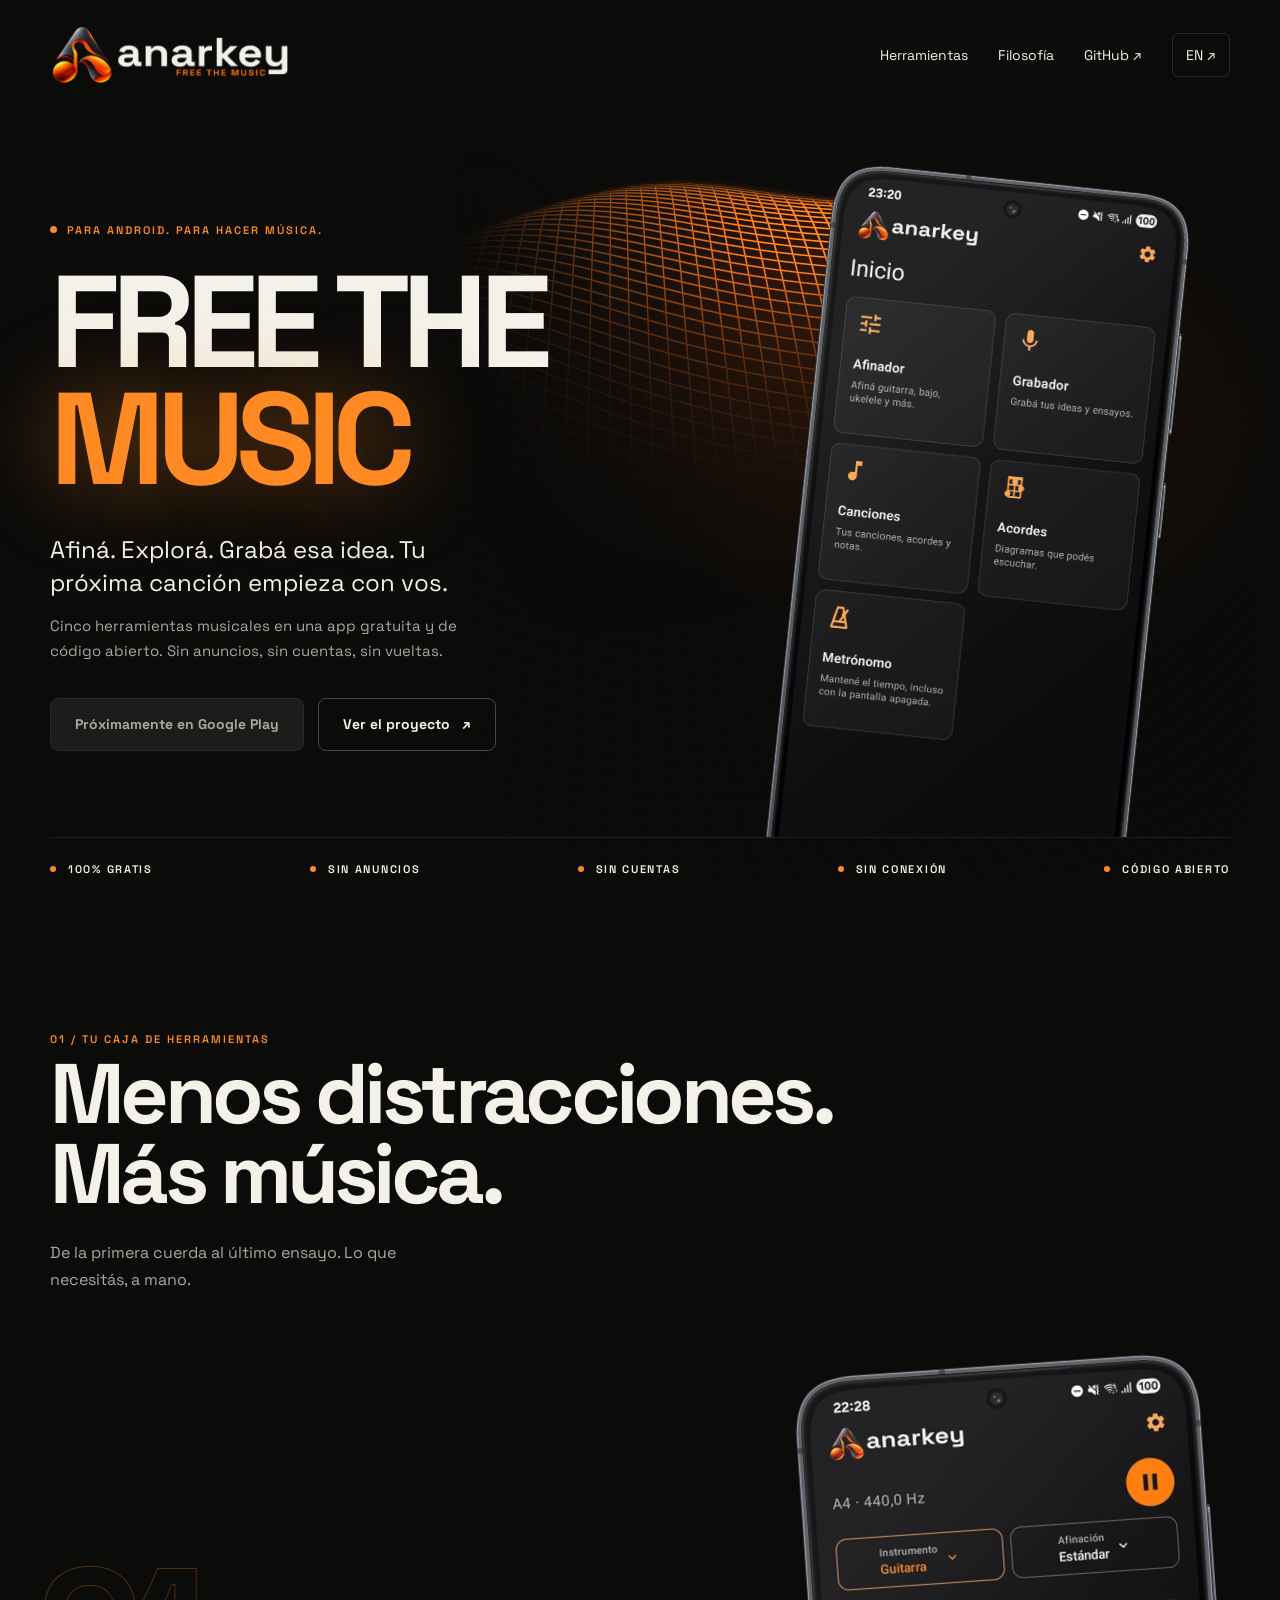
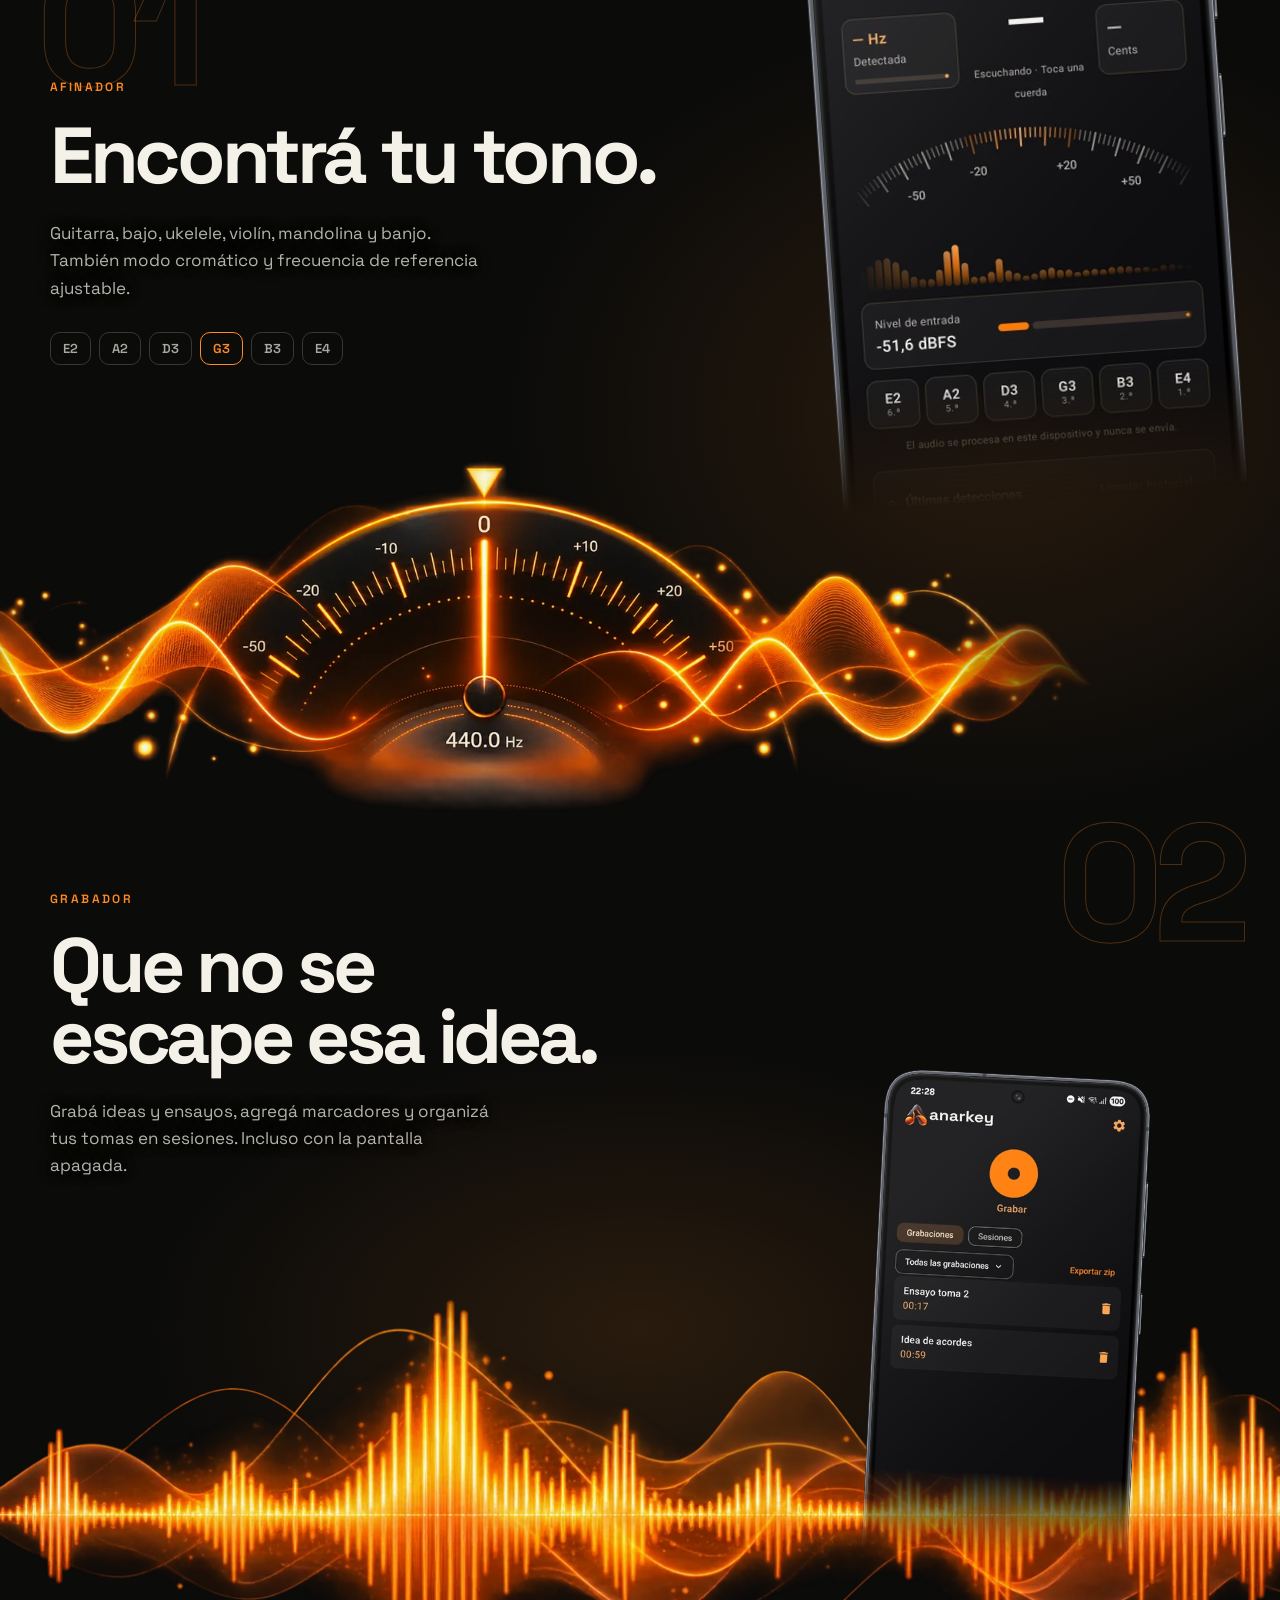
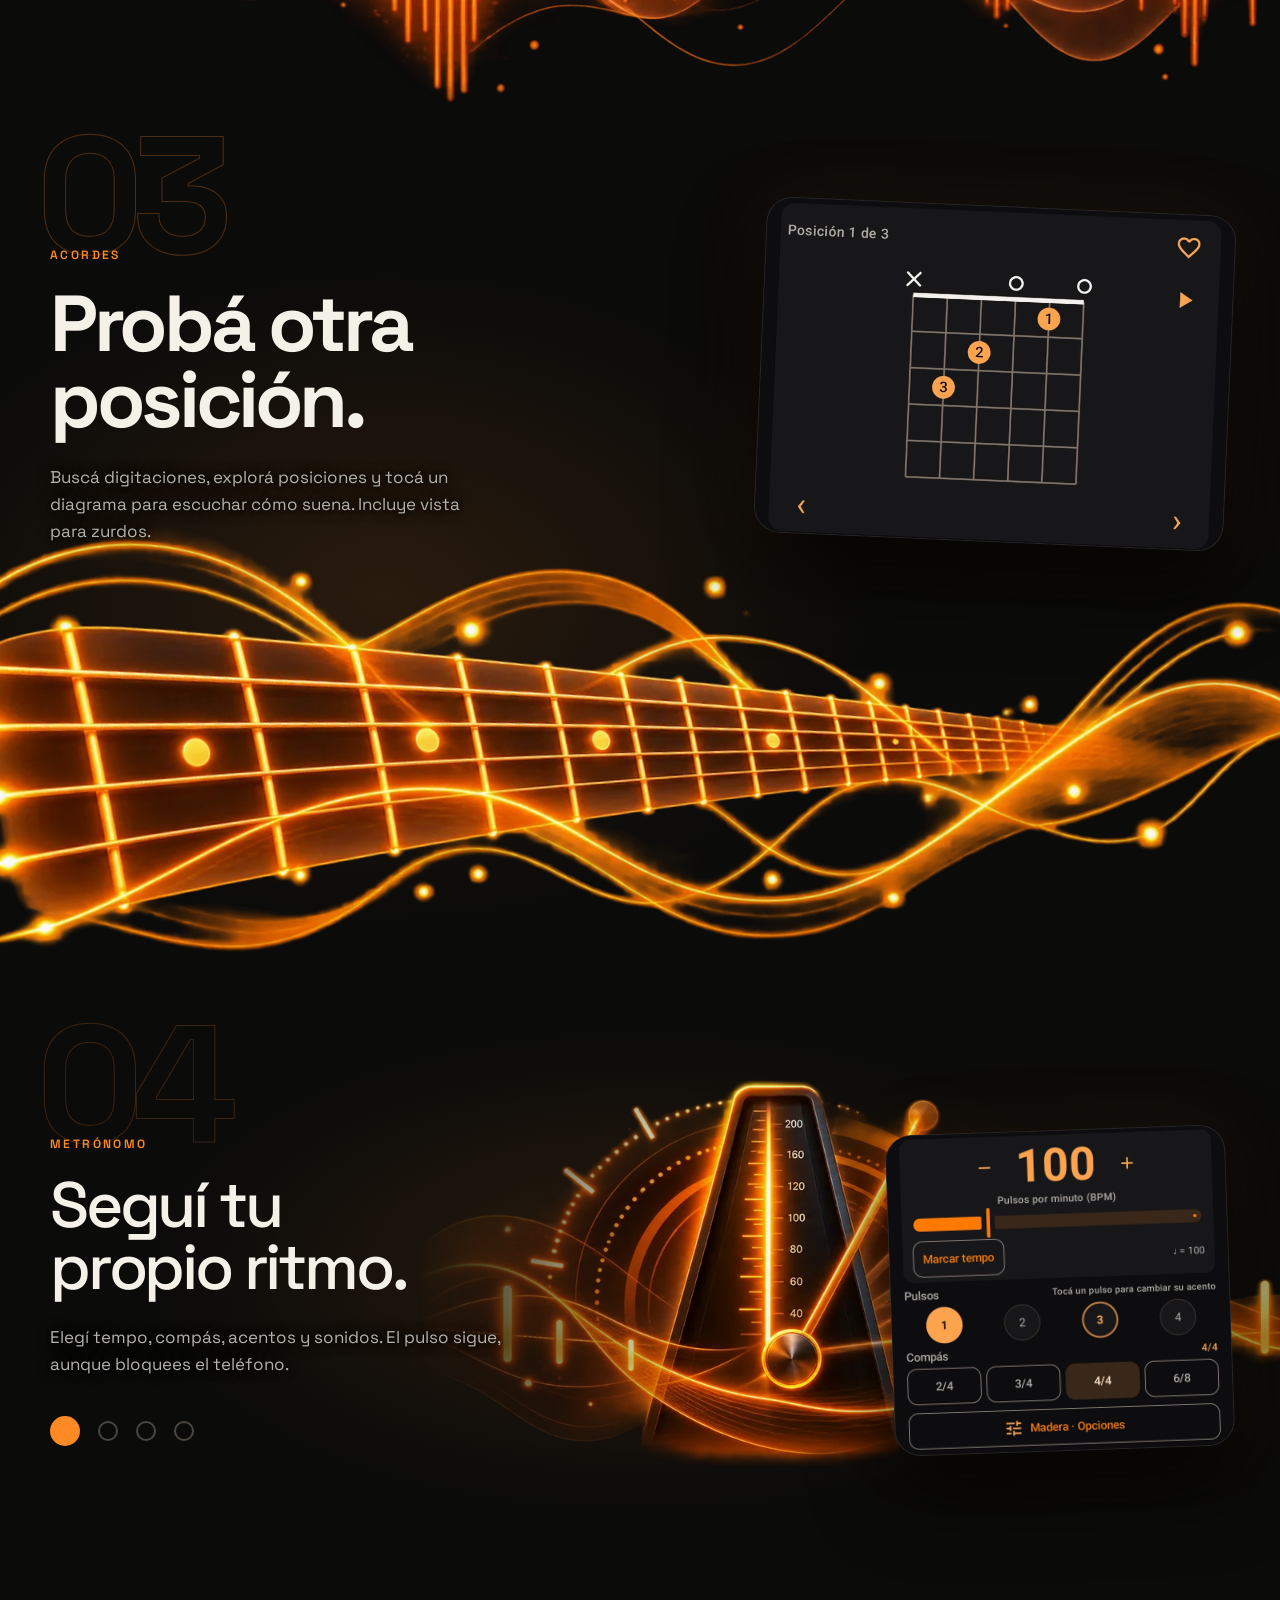
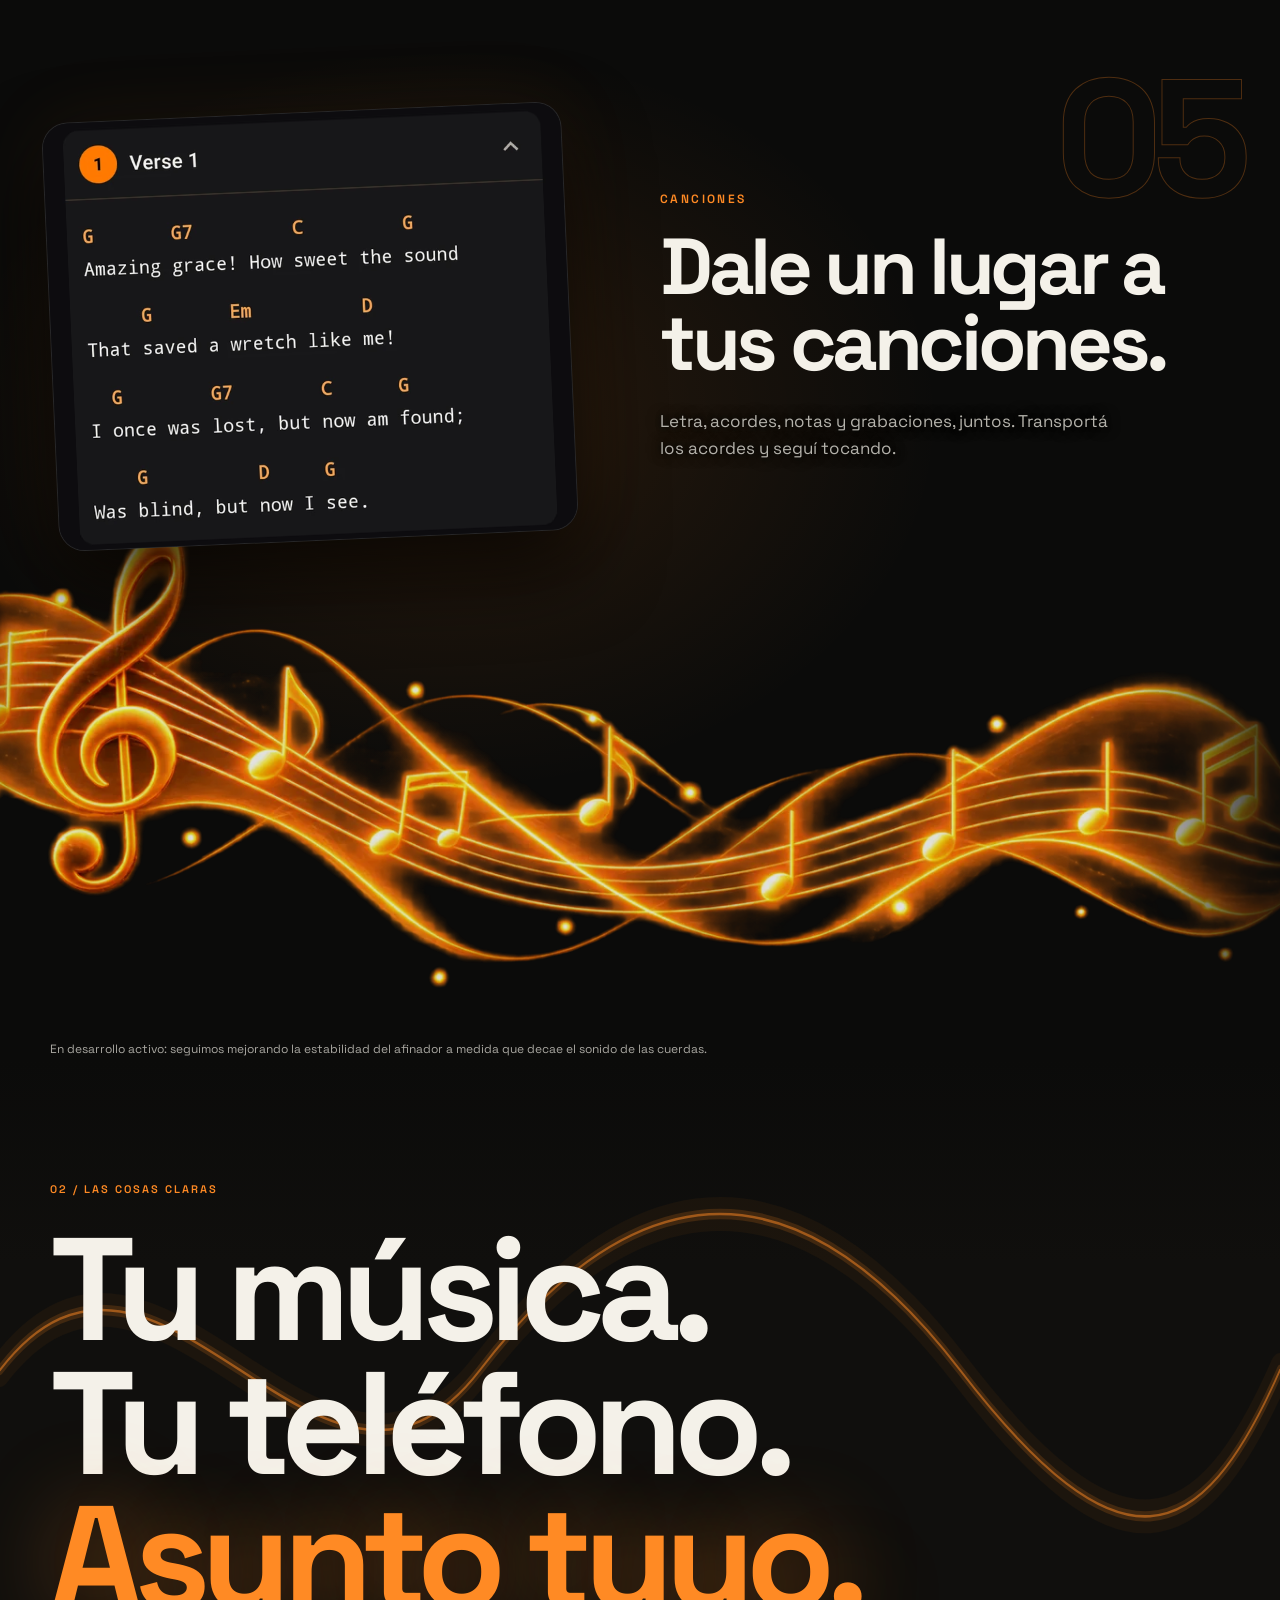
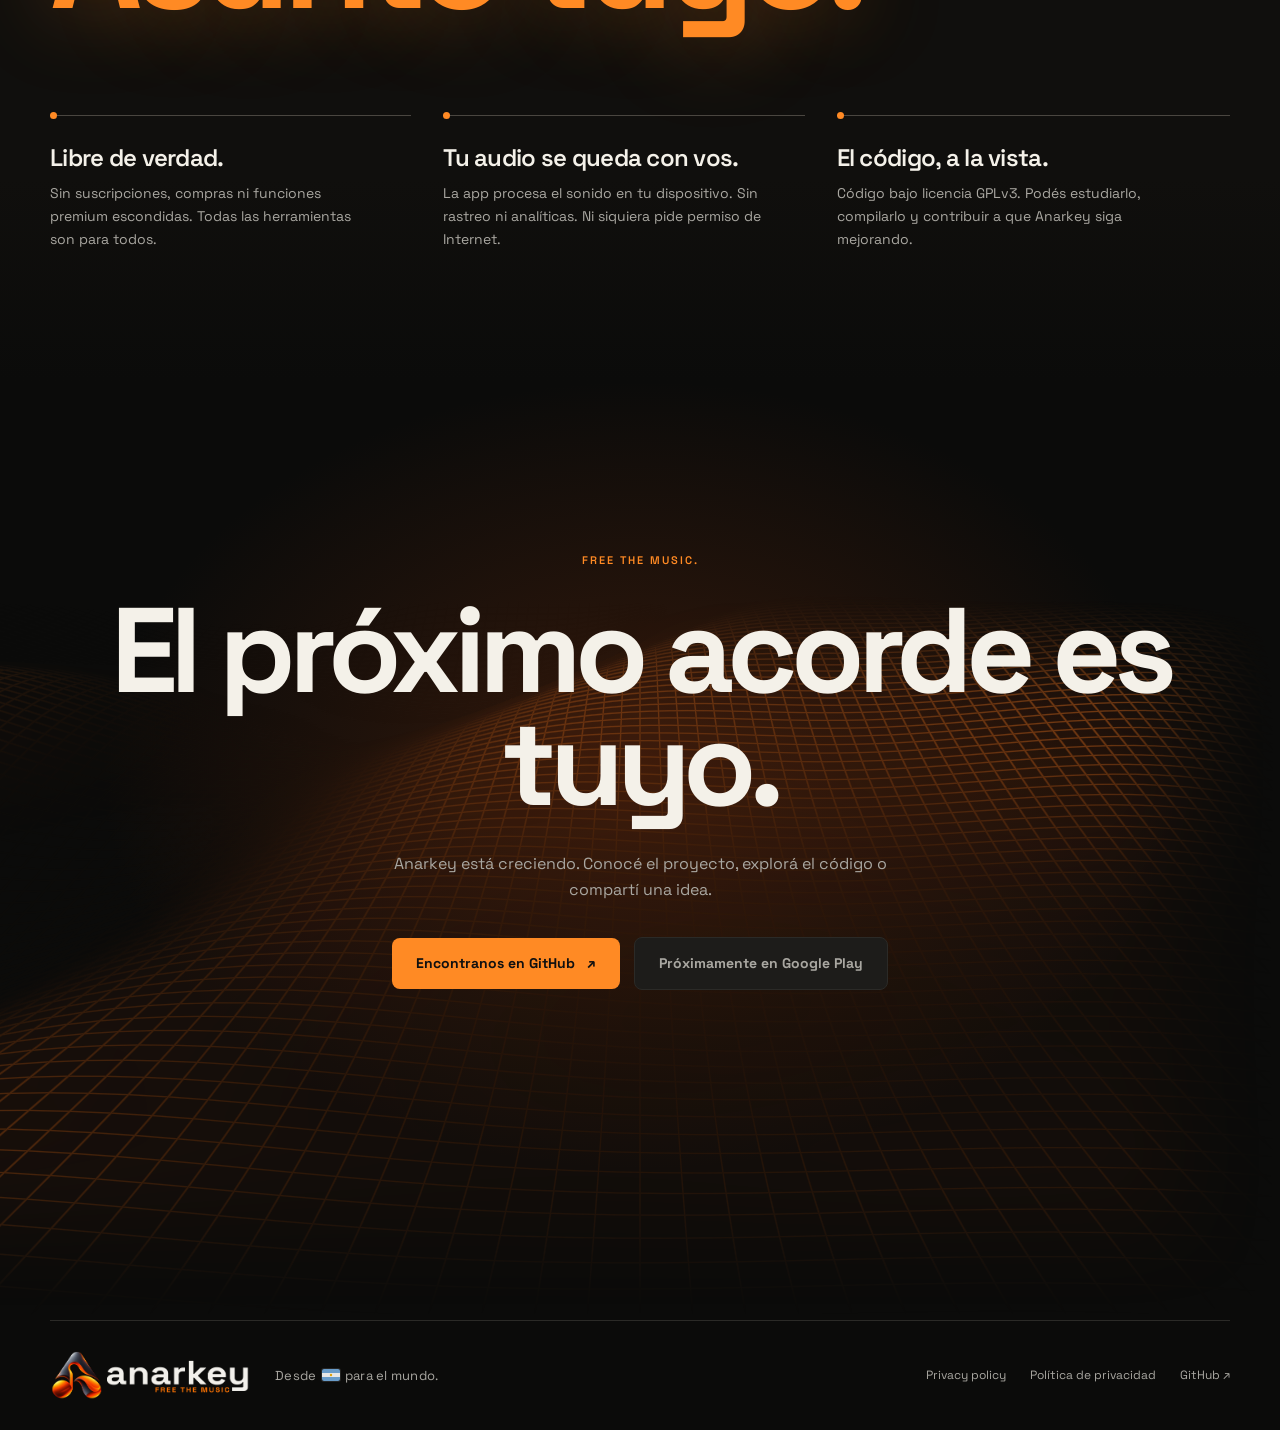
==== docs/index.html @ 7e2da511 "Make the footer and closing spacing more compact on phones" ====
<!doctype html>
<html lang="es"><head><meta charset="utf-8"><meta name="viewport" content="width=device-width, initial-scale=1"><meta name="google-play-url" content=""><meta name="theme-color" content="#0b0b0a"><title>Anarkey — Free the music</title><meta name="description" content="Herramientas musicales gratuitas y de código abierto para Android. Afinador, grabador, canciones, acordes y metrónomo. Sin anuncios ni conexión."><link rel="icon" type="image/png" sizes="800x800" href="assets/favicon.png"><link rel="preload" href="assets/space-grotesk.ttf" as="font" type="font/ttf" crossorigin><script>document.documentElement.classList.add("js")</script><link rel="stylesheet" href="assets/site.css?v=53"><script src="assets/site.js?v=9" defer></script><script src="assets/surface.js?v=52" defer></script></head>
<body><a class="skip" href="#main"><span data-en="Skip to content">Saltar al contenido</span></a>
<header class="wrap header"><a class="brand" href="#" aria-label="Anarkey"><img src="assets/anarkey-logo-slogan.png" width="3921" height="960" alt="Anarkey — Free the music"></a><nav aria-label="Navegación principal"><a href="#tools"><span data-en="Tools">Herramientas</span></a><a href="#principles"><span data-en="Philosophy">Filosofía</span></a><a href="https://github.com/pablopramparo/anarkey">GitHub ↗</a><button id="language" type="button" aria-label="Switch to English" hidden>EN ↗</button></nav></header>

<main id="main">
<!-- HERO -->
<section class="hero">
  <div class="surface surface-hero" data-surface="hero" aria-hidden="true"><canvas></canvas></div>
  <div class="wrap hero-grid">
    <div class="hero-copy">
      <p class="eyebrow"><span class="status-dot"></span><span data-en="FOR ANDROID. FOR MAKING MUSIC.">PARA ANDROID. PARA HACER MÚSICA.</span></p>
      <h1>FREE THE<br><span>MUSIC</span></h1>
      <p class="intro"><span data-en="Tune up. Explore. Record that idea. Your next song starts with you.">Afiná. Explorá. Grabá esa idea. Tu próxima canción empieza con vos.</span></p>
      <p class="hero-detail"><span data-en="Five music tools in one free, open-source app. No ads, no accounts, no nonsense.">Cinco herramientas musicales en una app gratuita y de código abierto. Sin anuncios, sin cuentas, sin vueltas.</span></p>
      <div class="actions">
        <a class="button primary play-link" data-google-play aria-disabled="true"><span data-en="Coming soon on Google Play">Próximamente en Google Play</span></a>
        <a class="button ghost" href="https://github.com/pablopramparo/anarkey"><span data-en="View the project">Ver el proyecto</span> ↗</a>
      </div>
    </div>
    <div class="hero-art">
      <div class="phone hero-phone"><div class="screen"><img data-screen="home" src="assets/screens/home-es-720.webp" srcset="assets/screens/home-es-360.webp 360w, assets/screens/home-es-720.webp 720w" sizes="(max-width:700px) 290px, 400px" width="360" height="800" alt="Pantalla de inicio de Anarkey, con sus cinco herramientas" data-alt-en="Anarkey home screen with its five tools" fetchpriority="high"></div></div>
    </div>
  </div>
    <ul class="wrap values" aria-label="Anarkey"><li data-en="100% FREE">100% GRATIS</li><li data-en="NO ADS">SIN ANUNCIOS</li><li data-en="NO ACCOUNTS">SIN CUENTAS</li><li data-en="WORKS OFFLINE">SIN CONEXIÓN</li><li data-en="OPEN SOURCE">CÓDIGO ABIERTO</li></ul>
</section>

<!-- TOOLS -->
<section id="tools" class="tools">
  <div class="wrap tools-head reveal">
    <p class="eyebrow"><span data-en="01 / YOUR TOOLBOX">01 / TU CAJA DE HERRAMIENTAS</span></p>
    <h2><span data-en="Fewer distractions. More music.">Menos distracciones. Más música.</span></h2>
    <p class="tools-sub"><span data-en="From the first string to the last rehearsal. What you need, within reach.">De la primera cuerda al último ensayo. Lo que necesitás, a mano.</span></p>
  </div>

  <!-- 01 TUNER: the origin, full bleed -->
  <article class="tool t-tuner">
    <img class="art art-tuner" data-drift="40" src="assets/bg/afinador-1600.webp" srcset="assets/bg/afinador-800.webp 800w, assets/bg/afinador-1600.webp 1600w" sizes="100vw" width="1600" height="480" alt="" loading="lazy" decoding="async">
    <div class="wrap t-tuner-grid">
      <div class="t-copy reveal">
        <span class="index" aria-hidden="true">01</span>
        <p class="tool-label"><span data-en="Tuner">Afinador</span></p>
        <h3><span data-en="Find your pitch.">Encontrá tu tono.</span></h3>
        <p class="lead"><span data-en="Guitar, bass, ukulele, violin, mandolin and banjo. Plus chromatic mode and adjustable reference frequency.">Guitarra, bajo, ukelele, violín, mandolina y banjo. También modo cromático y frecuencia de referencia ajustable.</span></p>
        <ul class="chips" aria-hidden="true"><li>E2</li><li>A2</li><li>D3</li><li>G3</li><li>B3</li><li>E4</li></ul>
      </div>
      <div class="phone tool-phone t-tuner-phone"><div class="screen"><img data-screen="tuner" src="assets/screens/tuner-es-720.webp" srcset="assets/screens/tuner-es-360.webp 360w, assets/screens/tuner-es-720.webp 720w" sizes="(max-width:700px) 250px, 330px" width="360" height="800" alt="Afinador de Anarkey" data-alt-en="Anarkey tuner" loading="lazy"></div></div>
    </div>
  </article>

  <!-- 02 RECORDER: wide, horizontal, waveform as a stage -->
  <article class="tool t-recorder">
    <div class="wrap">
      <div class="t-rec-head reveal">
        <span class="index" aria-hidden="true">02</span>
        <p class="tool-label"><span data-en="Recorder">Grabador</span></p>
        <h3><span data-en="Catch that idea.">Que no se escape esa idea.</span></h3>
        <p class="lead t-rec-lead reveal"><span data-en="Record ideas and rehearsals, add markers and organize takes into sessions. Even with the screen off.">Grabá ideas y ensayos, agregá marcadores y organizá tus tomas en sesiones. Incluso con la pantalla apagada.</span></p>
      </div>
    </div>
    <div class="t-rec-stage">
      <img class="art art-rec" data-drift="-50" src="assets/bg/grabador-1600.webp" srcset="assets/bg/grabador-800.webp 800w, assets/bg/grabador-1600.webp 1600w" sizes="100vw" width="1600" height="418" alt="" loading="lazy" decoding="async">
      <div class="phone rec-phone"><div class="screen"><img data-screen="recorder" src="assets/screens/recorder-es-720.webp" srcset="assets/screens/recorder-es-360.webp 360w, assets/screens/recorder-es-720.webp 720w" sizes="(max-width:700px) 260px, 300px" width="360" height="800" alt="Grabador de Anarkey" data-alt-en="Anarkey recorder" loading="lazy"></div></div>
    </div>
  </article>

  <!-- 03 CHORDS: asymmetric, fretboard enters from the edge -->
  <article class="tool t-chords">
    <div class="wrap t-chords-grid">
      <div class="t-copy reveal">
        <span class="index" aria-hidden="true">03</span>
        <p class="tool-label"><span data-en="Chords">Acordes</span></p>
        <h3><span data-en="Try another voicing.">Probá otra posición.</span></h3>
        <p class="lead"><span data-en="Find fingerings, explore voicings and tap a diagram to hear the chord. Left-handed view included.">Buscá digitaciones, explorá posiciones y tocá un diagrama para escuchar cómo suena. Incluye vista para zurdos.</span></p>
      </div>
      <figure class="frag frag-chords reveal"><div class="frag-crop" style="--ar:1080/773;--y:-56.7%"><img data-screen="chords" src="assets/screens/chords-es-720.webp" srcset="assets/screens/chords-es-360.webp 360w, assets/screens/chords-es-720.webp 720w" sizes="(max-width:700px) 86vw, 470px" width="360" height="800" alt="Diagrama de acorde de Anarkey" data-alt-en="Anarkey chord diagram" loading="lazy"></div></figure>
    </div>
    <img class="art art-chords" data-drift="30" src="assets/bg/acordes-1600.webp" srcset="assets/bg/acordes-800.webp 800w, assets/bg/acordes-1600.webp 1600w" sizes="(max-width:700px) 160vw, 90vw" width="1600" height="469" alt="" loading="lazy" decoding="async">
  </article>

  <!-- 04 METRONOME: the calm one -->
  <article class="tool t-metro">
    <div class="wrap t-metro-grid">
      <div class="t-copy reveal">
        <span class="index" aria-hidden="true">04</span>
        <p class="tool-label"><span data-en="Metronome">Metrónomo</span></p>
        <h3><span data-en="Keep your own time.">Seguí tu propio ritmo.</span></h3>
        <p class="lead"><span data-en="Choose tempo, time signature, accents and sounds. The beat keeps going when you lock your phone.">Elegí tempo, compás, acentos y sonidos. El pulso sigue, aunque bloquees el teléfono.</span></p>
        <div class="pulses" aria-hidden="true"><i class="accent"></i><i></i><i></i><i></i></div>
      </div>
      <figure class="frag frag-metro reveal"><div class="frag-crop" style="--ar:1080/1020;--y:-29.6%"><img data-screen="metronome" src="assets/screens/metronome-es-720.webp" srcset="assets/screens/metronome-es-360.webp 360w, assets/screens/metronome-es-720.webp 720w" sizes="(max-width:700px) 86vw, 420px" width="360" height="800" alt="Controles del metrónomo de Anarkey" data-alt-en="Anarkey metronome controls" loading="lazy"></div></figure>
    </div>
    <img class="art art-metro" data-drift="-30" src="assets/bg/metronomo-1600.webp" srcset="assets/bg/metronomo-800.webp 800w, assets/bg/metronomo-1600.webp 1600w" sizes="(max-width:700px) 150vw, 70vw" width="1600" height="504" alt="" loading="lazy" decoding="async">
  </article>

  <!-- 05 SONGS: staff, lyrics and chords -->
  <article class="tool t-songs">
    <div class="wrap t-songs-grid">
      <figure class="frag frag-songs reveal"><div class="frag-crop" style="--ar:1080/890;--y:-77.8%"><img data-screen="songs" src="assets/screens/songs-es-720.webp" srcset="assets/screens/songs-es-360.webp 360w, assets/screens/songs-es-720.webp 720w" sizes="(max-width:700px) 90vw, 520px" width="360" height="800" alt="Letra con acordes en Anarkey" data-alt-en="Lyrics with chords in Anarkey" loading="lazy"></div></figure>
      <div class="t-copy reveal">
        <span class="index" aria-hidden="true">05</span>
        <p class="tool-label"><span data-en="Songs">Canciones</span></p>
        <h3><span data-en="Give your songs a home.">Dale un lugar a tus canciones.</span></h3>
        <p class="lead"><span data-en="Lyrics, chords, notes and recordings, together. Transpose your chords and keep playing.">Letra, acordes, notas y grabaciones, juntos. Transportá los acordes y seguí tocando.</span></p>
      </div>
    </div>
    <img class="art art-songs" data-drift="50" src="assets/bg/canciones-1600.webp" srcset="assets/bg/canciones-800.webp 800w, assets/bg/canciones-1600.webp 1600w" sizes="100vw" width="1600" height="510" alt="" loading="lazy" decoding="async">
  </article>

  <div class="wrap"><p class="development-note"><span data-en="In active development: we’re still improving tuner stability as plucked strings decay.">En desarrollo activo: seguimos mejorando la estabilidad del afinador a medida que decae el sonido de las cuerdas.</span></p></div>
</section>

<!-- PHILOSOPHY -->
<section id="principles" class="principles">
  <svg class="principles-wave" viewBox="0 0 1600 400" preserveAspectRatio="none" aria-hidden="true" focusable="false"><g fill="none" stroke="#ff8a24" stroke-linecap="round"><path d="M0 200 C 200 40 400 360 600 200 S 1000 40 1200 200 S 1500 340 1600 200" stroke-width="26" stroke-opacity=".05"/><path d="M0 200 C 200 40 400 360 600 200 S 1000 40 1200 200 S 1500 340 1600 200" stroke-width="8" stroke-opacity=".16"/><path d="M0 200 C 200 40 400 360 600 200 S 1000 40 1200 200 S 1500 340 1600 200" stroke-width="2" stroke-opacity=".5"/></g></svg>
  <div class="wrap">
    <p class="eyebrow reveal"><span data-en="02 / NO FINE PRINT">02 / LAS COSAS CLARAS</span></p>
    <h2 class="manifesto reveal"><span data-en="Your music.">Tu música.</span><br><span data-en="Your phone.">Tu teléfono.</span><br><em><span data-en="Your business.">Asunto tuyo.</span></em></h2>
    <div class="principle-list">
      <article class="reveal"><h3><span data-en="Actually free.">Libre de verdad.</span></h3><p><span data-en="No subscriptions, purchases or hidden premium features. Every tool is for everyone.">Sin suscripciones, compras ni funciones premium escondidas. Todas las herramientas son para todos.</span></p></article>
      <article class="reveal"><h3><span data-en="Your audio stays with you.">Tu audio se queda con vos.</span></h3><p><span data-en="The app processes sound on your device. No tracking or analytics. It doesn’t even request Internet permission.">La app procesa el sonido en tu dispositivo. Sin rastreo ni analíticas. Ni siquiera pide permiso de Internet.</span></p></article>
      <article class="reveal"><h3><span data-en="The code is yours to inspect.">El código, a la vista.</span></h3><p><span data-en="GPLv3-licensed code. Study it, build it and help make Anarkey better.">Código bajo licencia GPLv3. Podés estudiarlo, compilarlo y contribuir a que Anarkey siga mejorando.</span></p></article>
    </div>
  </div>
</section>

<!-- CLOSING: the hero's sound, laid flat -->
<section class="closing">
  <div class="surface surface-closing" data-surface="closing" aria-hidden="true"><canvas></canvas></div>
  <div class="wrap closing-inner reveal">
    <p class="eyebrow">FREE THE MUSIC.</p>
    <h2><span data-en="The next chord is yours.">El próximo acorde es tuyo.</span></h2>
    <p class="closing-sub"><span data-en="Anarkey is growing. Explore the project, browse the code or share an idea.">Anarkey está creciendo. Conocé el proyecto, explorá el código o compartí una idea.</span></p>
    <div class="actions"><a class="button primary" href="https://github.com/pablopramparo/anarkey"><span data-en="Find us on GitHub">Encontranos en GitHub</span> ↗</a><a class="button ghost play-link" data-google-play aria-disabled="true"><span data-en="Coming soon on Google Play">Próximamente en Google Play</span></a></div>
  </div>
</section>
</main>
<footer class="wrap footer"><a class="brand" href="#"><img src="assets/anarkey-logo-slogan.png" width="3921" height="960" alt="Anarkey — Free the music" loading="lazy"></a><p class="origin"><span data-en="From">Desde</span> <span class="flag" role="img" aria-label="Argentina"><svg viewBox="0 0 18 12" width="18" height="12" aria-hidden="true" focusable="false"><rect width="18" height="12" fill="#74acdf"/><rect y="4" width="18" height="4" fill="#fff"/><circle cx="9" cy="6" r="1.2" fill="#f6b40e"/></svg></span> <span data-en="to the world.">para el mundo.</span></p><div><a href="privacy/" lang="en">Privacy policy</a><a href="privacy/es/" lang="es">Política de privacidad</a><a href="https://github.com/pablopramparo/anarkey">GitHub ↗</a></div></footer></body></html>
---- docs/assets/site.css ----
@font-face{font-family:Space;src:url('space-grotesk.ttf') format('truetype');font-weight:300 700;font-display:swap}
:root{color-scheme:dark;--bg:#0b0b0a;--card:#141413;--fg:#f4f1e9;--muted:#a9a7a1;--orange:#ff8a24;--orange-hi:#ffb347;--line:#2b2a27;--hh:111px}
*{box-sizing:border-box}html{scroll-behavior:smooth;scroll-padding-top:28px}body{margin:0;background:var(--bg);color:var(--fg);font:16px/1.65 Space,system-ui,sans-serif;overflow-x:hidden}a{color:inherit;text-decoration:none}button{font:inherit}a:focus-visible,button:focus-visible{outline:2px solid var(--orange);outline-offset:6px}a:hover{color:var(--orange)}img{max-width:100%;display:block;height:auto}ul{list-style:none;margin:0;padding:0}
.wrap{width:min(1180px,calc(100% - 80px));margin-inline:auto}
.header{position:relative;z-index:5;display:flex;align-items:center;justify-content:space-between;padding-block:26px}.brand{display:block;flex-shrink:0;width:240px}.brand img{width:100%;height:auto}.header nav{display:flex;align-items:center;gap:30px;font-size:14px}.header nav a{padding-block:10px}
button{cursor:pointer;border:1px solid var(--line);border-radius:6px;background:none;color:var(--fg);min-height:44px;padding:6px 13px;transition:border-color .2s}button:hover{border-color:var(--orange)}
.skip{position:absolute;left:16px;top:-100px;padding:12px;background:var(--orange);color:#101010;z-index:9}.skip:focus{top:10px}
.eyebrow{font-size:11px;font-weight:600;letter-spacing:2px;display:flex;align-items:center;gap:10px;margin:0 0 25px;color:var(--orange)}.status-dot{display:inline-block;width:7px;height:7px;border-radius:50%;background:var(--orange);flex-shrink:0}
.button{display:inline-flex;justify-content:center;align-items:center;gap:12px;padding:14px 24px;border-radius:8px;font-size:14px;font-weight:700;min-height:48px;transition:background .2s,transform .2s,box-shadow .2s,border-color .2s}
.primary{background:var(--orange);color:#101010}.primary:hover{background:var(--orange-hi);color:#101010;transform:translateY(-2px);box-shadow:0 10px 30px #ff8a2440}
.ghost{border:1px solid #4a4640;color:var(--fg)}.ghost:hover{border-color:var(--orange);transform:translateY(-2px)}
.play-link[aria-disabled="true"]{background:#1d1c1a;border:1px solid var(--line);color:var(--muted);cursor:default;transform:none;box-shadow:none}.play-link[href]::before{content:'▶';font-size:11px}
.actions{display:flex;align-items:center;flex-wrap:wrap;gap:14px;margin-top:34px}

/* ---------- Phones and screenshot fragments ---------- */
.phone{position:relative;aspect-ratio:1775/3668;-webkit-mask-image:linear-gradient(#000 72%,transparent 87%);mask-image:linear-gradient(#000 72%,transparent 87%)}.phone::after{content:'';position:absolute;inset:0;background:url(phone-frame.webp) 0 0/100% 100% no-repeat;pointer-events:none}.screen{position:absolute;left:3.324%;top:1.609%;width:92.732%;height:96.783%;overflow:hidden;background:#0c0c0e}.screen img{width:100%;height:99.3%;margin-top:.7%;object-fit:cover;object-position:50% 0}
.frag{margin:0}.frag-crop{aspect-ratio:var(--ar);overflow:hidden;border-radius:26px;background:#0c0c0e;border:1px solid #ffffff1c;box-shadow:0 36px 80px #000b,0 0 80px #ff8a2414}.frag-crop img{width:100%;height:auto;margin-top:var(--y)}

/* ---------- Hero ---------- */
.hero{position:relative;overflow:hidden;isolation:isolate;margin-top:calc(var(--hh) * -1);padding-top:var(--hh);background:radial-gradient(ellipse 40% 45% at 76% 46%,#6a2e0e33,transparent 70%)}
.surface{position:absolute;inset:0;z-index:0;pointer-events:none}.surface::before{content:'';position:absolute;inset:-24px;background:center bottom/cover no-repeat;filter:blur(7px)}.surface canvas{position:absolute;inset:0;width:100%;height:100%;opacity:0;transition:opacity 1.4s ease}.surface.live canvas{opacity:1}
.surface-hero::before{background-image:url(bg/surface-hero.webp)}.surface-closing::before{background-image:url(bg/surface-closing.webp)}
.js .surface:not(.fallback)::before{content:none}
@media(max-width:700px){.surface-hero::before{background-image:url(bg/surface-hero-narrow.webp)}.surface-closing::before{background-image:url(bg/surface-closing-narrow.webp)}}
.hero-grid{position:relative;z-index:2;display:grid;grid-template-columns:1.3fr 1fr;align-items:center;gap:20px;min-height:560px;padding-block:24px 0;overflow-x:visible;overflow-y:clip}
@media(min-width:701px){.hero{min-height:100vh;min-height:100dvh;display:flex;flex-direction:column}.hero-grid{flex:1;width:min(1180px,calc(100% - 80px));margin-inline:auto}}
.hero h1{font-size:clamp(64px,min(10.2vw,17dvh),152px);line-height:.9;letter-spacing:-.065em;margin:0 0 34px;font-weight:700}.hero h1>span{color:var(--orange);text-shadow:0 0 90px #ff8a2477}
.intro{font-size:24px;line-height:1.4;max-width:460px;margin:0 0 14px}.hero-detail{color:var(--muted);max-width:450px;font-size:15px;margin:0}
.hero-art{position:relative;display:flex;justify-content:center;align-items:flex-end;align-self:stretch;min-height:0}.art-label{position:absolute;top:34px;right:0;font-size:10px;letter-spacing:2px;line-height:1.6;color:var(--muted)}
.hero-phone{width:min(368px,calc((100dvh - var(--hh)) * .46));margin-bottom:-90px;-webkit-mask-image:none;mask-image:none;rotate:6deg;transform:translateY(var(--py,0px));z-index:2}
.values{position:relative;z-index:2;display:flex;justify-content:space-between;gap:12px 24px;flex-wrap:wrap;padding-block:22px;border-top:1px solid #ffffff14;font-size:11px;font-weight:600;letter-spacing:1.7px}.values li::before{content:'';display:inline-block;width:6px;height:6px;border-radius:50%;background:var(--orange);margin-right:12px;vertical-align:1px}

/* ---------- Tools ---------- */
.tools{position:relative;isolation:isolate;padding-top:70px}
.tools-head{padding-block:60px 70px}.tools-head .eyebrow{margin-bottom:6px}.tools-head h2{font-size:clamp(46px,6.6vw,100px);line-height:.95;letter-spacing:-.055em;font-weight:700;margin:0;max-width:1000px;text-wrap:balance}.tools-sub{color:var(--muted);font-size:16px;margin:26px 0 0;max-width:380px}
.tool{position:relative;overflow-x:clip}.tool::before{content:'';position:absolute;inset:-140px 0;z-index:-1;pointer-events:none;background:radial-gradient(55% 40% at var(--gx,75%) var(--gy,50%),#ff8a2420,transparent 70%)}
.t-copy{position:relative}.index{position:absolute;z-index:-1;left:-14px;top:-.8em;font-size:clamp(110px,13vw,190px);line-height:1;font-weight:700;letter-spacing:-.07em;color:transparent;-webkit-text-stroke:1px #ff8a2447;user-select:none}
.tool-label{margin:0 0 20px;font-size:12px;font-weight:600;letter-spacing:2.4px;text-transform:uppercase;color:var(--orange)}
.tool h3{font-size:clamp(46px,6.2vw,96px);line-height:.96;letter-spacing:-.055em;font-weight:700;margin:0 0 26px;text-wrap:balance}
.lead{font-size:17px;line-height:1.6;color:#b4b2ab;max-width:450px;margin:0;text-shadow:0 0 14px #0b0b0a,0 0 5px #0b0b0a}
.art{position:absolute;pointer-events:none;user-select:none;translate:var(--dx,0px) 0}
.chips{display:flex;flex-wrap:wrap;gap:8px;margin-top:30px}.chips li{border:1px solid #3a3733;border-radius:10px;padding:5px 12px;font-size:13px;font-weight:600;color:var(--muted)}.chips li:nth-child(4){border-color:var(--orange);color:var(--orange)}

/* 01 tuner: the origin. Full bleed, phone breaks out of the grid */
.t-tuner{--gx:78%;--gy:55%;margin-top:10px;margin-bottom:-60px}
.t-tuner-grid{display:grid;grid-template-columns:1.05fr 400px;gap:30px;align-items:center;padding-bottom:300px;padding-top:60px}.t-tuner .t-copy{padding-top:0}
.tool-phone{width:410px;justify-self:end;margin-top:-70px;rotate:-4deg}
.art-tuner{left:-7vw;bottom:70px;width:min(1320px,96vw);-webkit-mask-image:linear-gradient(90deg,transparent,#000 12%,#000 88%,transparent);mask-image:linear-gradient(90deg,transparent,#000 12%,#000 88%,transparent)}

/* 02 recorder: a horizontal stage, the waveform is the set */
.t-recorder{--gx:50%;--gy:62%;padding-top:0}
.t-rec-head{position:relative;z-index:3;padding-top:40px}.t-recorder h3{font-size:clamp(52px,6vw,100px);line-height:.92;max-width:min(900px,calc(100% - 330px))}.t-recorder .index{top:-.3em;left:auto;right:-10px}
.t-rec-stage{position:relative;height:clamp(300px,31vw,450px);margin-top:-10px;margin-bottom:130px}.art-rec{-webkit-mask-image:linear-gradient(transparent,#000 12%,#000 88%,transparent);mask-image:linear-gradient(transparent,#000 12%,#000 88%,transparent);left:50%;top:50%;width:min(1900px,124vw);max-width:none;margin-left:calc(min(1900px,124vw)/-2);margin-top:calc(min(1900px,124vw)*.0654*-1)}
.rec-phone{position:absolute;z-index:2;right:max(7%,calc(50% - 500px));top:-95px;width:clamp(230px,21vw,300px);rotate:3deg}
.t-rec-lead{margin:26px 0 0}

/* 03 chords: copy and a crop of the diagram, the fretboard enters from the left edge */
.t-chords{--gx:30%;--gy:55%;padding-top:150px;overflow-x:clip}
.t-chords-grid{display:grid;grid-template-columns:1fr 470px;gap:60px;align-items:start;position:relative;z-index:2}.t-chords .frag{margin-top:-40px;rotate:2.5deg}
.art-chords{position:relative;display:block;left:-9vw;width:min(1760px,124vw);max-width:none;margin-top:-80px;rotate:-3deg}

/* 04 metronome: the calm one. Lighter type, more air, pulses */
.t-metro{--gx:50%;--gy:50%;padding-block:150px 110px}
.t-metro .t-copy{max-width:500px}.t-metro h3{font-weight:500;font-size:clamp(42px,5vw,76px);letter-spacing:-.05em}.t-metro .index{-webkit-text-stroke-color:#ff8a2433}
.t-metro-grid{display:grid;grid-template-columns:1fr 340px;gap:80px;align-items:center;position:relative;z-index:2}.t-metro .frag{rotate:-2deg}
.art-metro{left:50%;top:50%;width:min(1380px,104vw);margin-left:calc(min(1380px,104vw)/-2 + 9vw);margin-top:calc(min(1380px,104vw)*.157*-1);opacity:1;-webkit-mask-image:linear-gradient(90deg,transparent 22%,#000 44%,#000 84%,transparent 99%);mask-image:linear-gradient(90deg,transparent 22%,#000 44%,#000 84%,transparent 99%)}
.pulses{display:flex;align-items:center;gap:18px;margin-top:38px}.pulses i{width:20px;height:20px;border-radius:50%;border:2px solid #4a4640;animation:beat 2.4s infinite}.pulses i.accent{width:30px;height:30px;border-color:var(--orange);background:var(--orange);animation-name:beat-accent}.pulses i:nth-child(2){animation-delay:.6s}.pulses i:nth-child(3){animation-delay:1.2s}.pulses i:nth-child(4){animation-delay:1.8s}
@keyframes beat{0%,100%{border-color:#4a4640;box-shadow:none}6%{border-color:var(--orange-hi);box-shadow:0 0 22px #ff8a2499}28%{border-color:#4a4640;box-shadow:none}}
@keyframes beat-accent{0%,100%{box-shadow:0 0 0 0 #ff8a2400}6%{box-shadow:0 0 0 14px #ff8a2433}30%{box-shadow:0 0 0 0 #ff8a2400}}

/* 05 songs: staff behind, lyrics and chords in front */
.t-songs{--gx:35%;--gy:45%;padding-block:150px 0;overflow-x:clip}
.art-songs{position:relative;display:block;left:50%;width:min(1500px,118vw);max-width:none;translate:calc(-50% + var(--dx,0px)) 0;margin-top:-30px;opacity:.9;-webkit-mask-image:linear-gradient(90deg,transparent,#000 14%,#000 86%,transparent);mask-image:linear-gradient(90deg,transparent,#000 14%,#000 86%,transparent)}
.t-songs-grid{display:grid;grid-template-columns:520px 1fr;gap:80px;align-items:center;position:relative;z-index:2}.t-songs .frag{rotate:-2.5deg}.t-songs .t-copy{padding-left:10px}.t-songs .index{left:auto;right:-10px}
.development-note{color:var(--muted);font-size:12px;margin:30px 0 0;max-width:750px}

/* ---------- Philosophy ---------- */
.principles{position:relative;overflow:hidden;padding-block:120px 130px;background:linear-gradient(180deg,var(--bg),#100f0d 22%,#100f0d 78%,var(--bg))}
.principles-wave{position:absolute;left:0;top:50px;width:100%;height:520px;pointer-events:none}
.principles .wrap{position:relative}.manifesto{font-size:clamp(56px,11.4vw,176px);line-height:.92;letter-spacing:-.06em;font-weight:700;margin:0 0 90px}.manifesto em{font-style:normal;color:var(--orange);text-shadow:0 0 90px #ff8a2466}
.principle-list{display:grid;grid-template-columns:repeat(3,1fr);gap:0}.principle-list article{padding:28px 32px 0 0;margin-right:32px;border-top:1px solid #4a4640;position:relative}.principle-list article::before{content:'';position:absolute;top:-4px;left:0;width:7px;height:7px;border-radius:50%;background:var(--orange)}.principle-list article:last-child{margin-right:0}
.principle-list h3{font-size:24px;margin:0 0 10px;letter-spacing:-.03em;line-height:1.15;font-weight:600}.principle-list p{font-size:14px;color:var(--muted);margin:0}

/* ---------- Closing ---------- */
.closing{position:relative;overflow:hidden;isolation:isolate;padding-block:170px 330px;text-align:center;background:radial-gradient(ellipse 60% 60% at 50% 42%,#5a260c88,transparent 70%)}
.closing-inner{position:relative}.closing .eyebrow{justify-content:center}.closing h2{font-size:clamp(50px,9.4vw,148px);letter-spacing:-.06em;font-weight:700;line-height:.94;margin:0}.closing-sub{color:var(--muted);max-width:500px;margin:30px auto 0}.closing .actions{justify-content:center}
.footer{display:flex;align-items:center;gap:25px;padding-block:30px;border-top:1px solid var(--line)}.footer .brand{width:200px}.origin{margin:0;font-size:13px;letter-spacing:.02em;color:var(--muted)}.flag{display:inline-block;vertical-align:-1px;margin-inline:2px;opacity:.9}.flag svg{display:block;border-radius:2px;box-shadow:0 0 0 1px #ffffff1f}.footer>div{margin-left:auto;display:flex;gap:24px;font-size:12px;color:var(--muted)}

/* ---------- Reveal ---------- */
.js .reveal{opacity:0;transform:translateY(28px);transition:opacity .9s cubic-bezier(.2,.7,.2,1),transform .9s cubic-bezier(.2,.7,.2,1)}.js .reveal.in{opacity:1;transform:none}

/* ---------- Tablet ---------- */
@media(max-width:1000px){.wrap{width:calc(100% - 48px)}.hero-grid{grid-template-columns:1.2fr 1fr;min-height:0}.t-tuner-grid{grid-template-columns:1fr 320px;padding-bottom:260px}.tool-phone{width:330px}.t-chords-grid{grid-template-columns:1fr 380px;gap:30px}.t-metro-grid{grid-template-columns:1fr 360px;gap:40px}.t-songs-grid{grid-template-columns:420px 1fr;gap:40px}.principle-list article{padding-right:12px;margin-right:20px}}

/* ---------- Mobile ---------- */
@media(max-width:700px){.wrap{width:calc(100% - 40px)}.header{padding-block:18px}.header .brand{width:180px}.header nav{gap:16px}.header nav>a{display:none}
:root{--hh:80px}.hero{margin-top:calc(var(--hh) * -1);padding-top:var(--hh);overflow:clip}.surface-hero{position:sticky;top:0;inset:auto;width:100%;height:100vh;height:100dvh;margin:calc(var(--hh) * -1) 0 calc(-100vh + var(--hh));margin-bottom:calc(var(--hh) - 100dvh)}.hero-grid{grid-template-columns:1fr;gap:0;min-height:0;padding-block:36px 10px}.hero h1{font-size:clamp(66px,20.5vw,100px);margin-bottom:24px}.intro{font-size:20px}.hero .eyebrow{font-size:10px;letter-spacing:1.4px}.hero-copy .actions{flex-direction:column;align-items:stretch;margin-top:28px}
.hero-art{min-height:520px;margin-top:6px;overflow:clip}.hero-phone{width:290px;margin-bottom:-90px}.art-label{right:0;top:10px}
.values{justify-content:center;gap:12px 20px;padding-block:20px}
.tools{padding-top:30px}.tools-head{padding-block:50px 40px}.tools-head h2{font-size:clamp(44px,13vw,64px)}
.index{font-size:130px;left:-6px}.tool h3{font-size:clamp(42px,12.5vw,60px);margin-bottom:20px}.lead{font-size:16px}
.t-tuner-grid{grid-template-columns:1fr;gap:0;padding:30px 0 40px}.t-tuner .t-copy{padding-top:60px}.tool-phone{width:min(330px,88vw);justify-self:center;margin:40px 0 0;rotate:-3deg}
.art-tuner,.art-rec,.art-metro{position:relative;left:50%;top:auto;right:auto;bottom:auto;margin:0;translate:calc(-50% + var(--dx,0px)) 0;width:170vw;max-width:none}.art-tuner{order:3;margin-top:-10px}
.t-tuner{display:flex;flex-direction:column}.t-tuner .t-tuner-grid{order:1}.art-tuner{order:2;margin-top:-30px;margin-bottom:-20px}
.t-recorder{padding-top:50px}.t-rec-head{padding-top:50px}.t-recorder h3{font-size:clamp(46px,14vw,70px);max-width:none}.t-rec-stage{height:auto;margin-top:0;display:flex;flex-direction:column;padding-inline:20px}.art-rec{order:2;margin-block:-10px}.rec-phone{position:relative;right:auto;top:auto;order:1;width:min(260px,70vw);align-self:center;margin-top:26px;rotate:2deg}.t-rec-lead{margin:20px 0 0}
.t-chords{padding-top:90px}.t-chords-grid{grid-template-columns:1fr;gap:34px}.t-chords .frag{margin-top:0;width:min(420px,90vw);justify-self:center}.art-chords{left:-30vw;width:190vw;margin-top:-10px;rotate:-2deg}
.t-metro{padding-block:100px 70px}.t-metro-grid{grid-template-columns:1fr;gap:34px}.t-metro .frag{width:min(400px,88vw);justify-self:center}.art-metro{position:absolute;top:24%;left:50%;width:150vw;translate:calc(-50% + var(--dx,0px)) 0;margin:0;opacity:.35}
.t-songs{padding-block:90px 0}.t-songs-grid{grid-template-columns:1fr;gap:34px}.t-songs .t-copy{order:-1;padding-left:0}.t-songs .frag{width:min(440px,92vw);justify-self:center}.art-songs{width:170vw;margin-top:-10px}
.principles{padding-block:90px 80px}.manifesto{font-size:clamp(52px,16vw,82px);margin-bottom:56px}.principle-list{grid-template-columns:1fr;gap:34px}.principle-list article{margin:0;padding-right:0}
.closing{padding-block:90px 120px}.closing h2{font-size:clamp(46px,14.5vw,72px)}.closing .actions{flex-direction:column;align-items:stretch}
.footer{flex-wrap:wrap;gap:10px 14px;padding-block:22px 26px}.footer .brand{width:132px}.origin{order:3;width:100%;font-size:12px}.footer>div{margin-left:0;flex-wrap:wrap;gap:16px;width:100%}}

@media(prefers-reduced-motion:reduce){html{scroll-behavior:auto}*,*::before,*::after{animation:none!important;transition:none!important}.js .reveal{opacity:1;transform:none}.art{translate:0 0}}
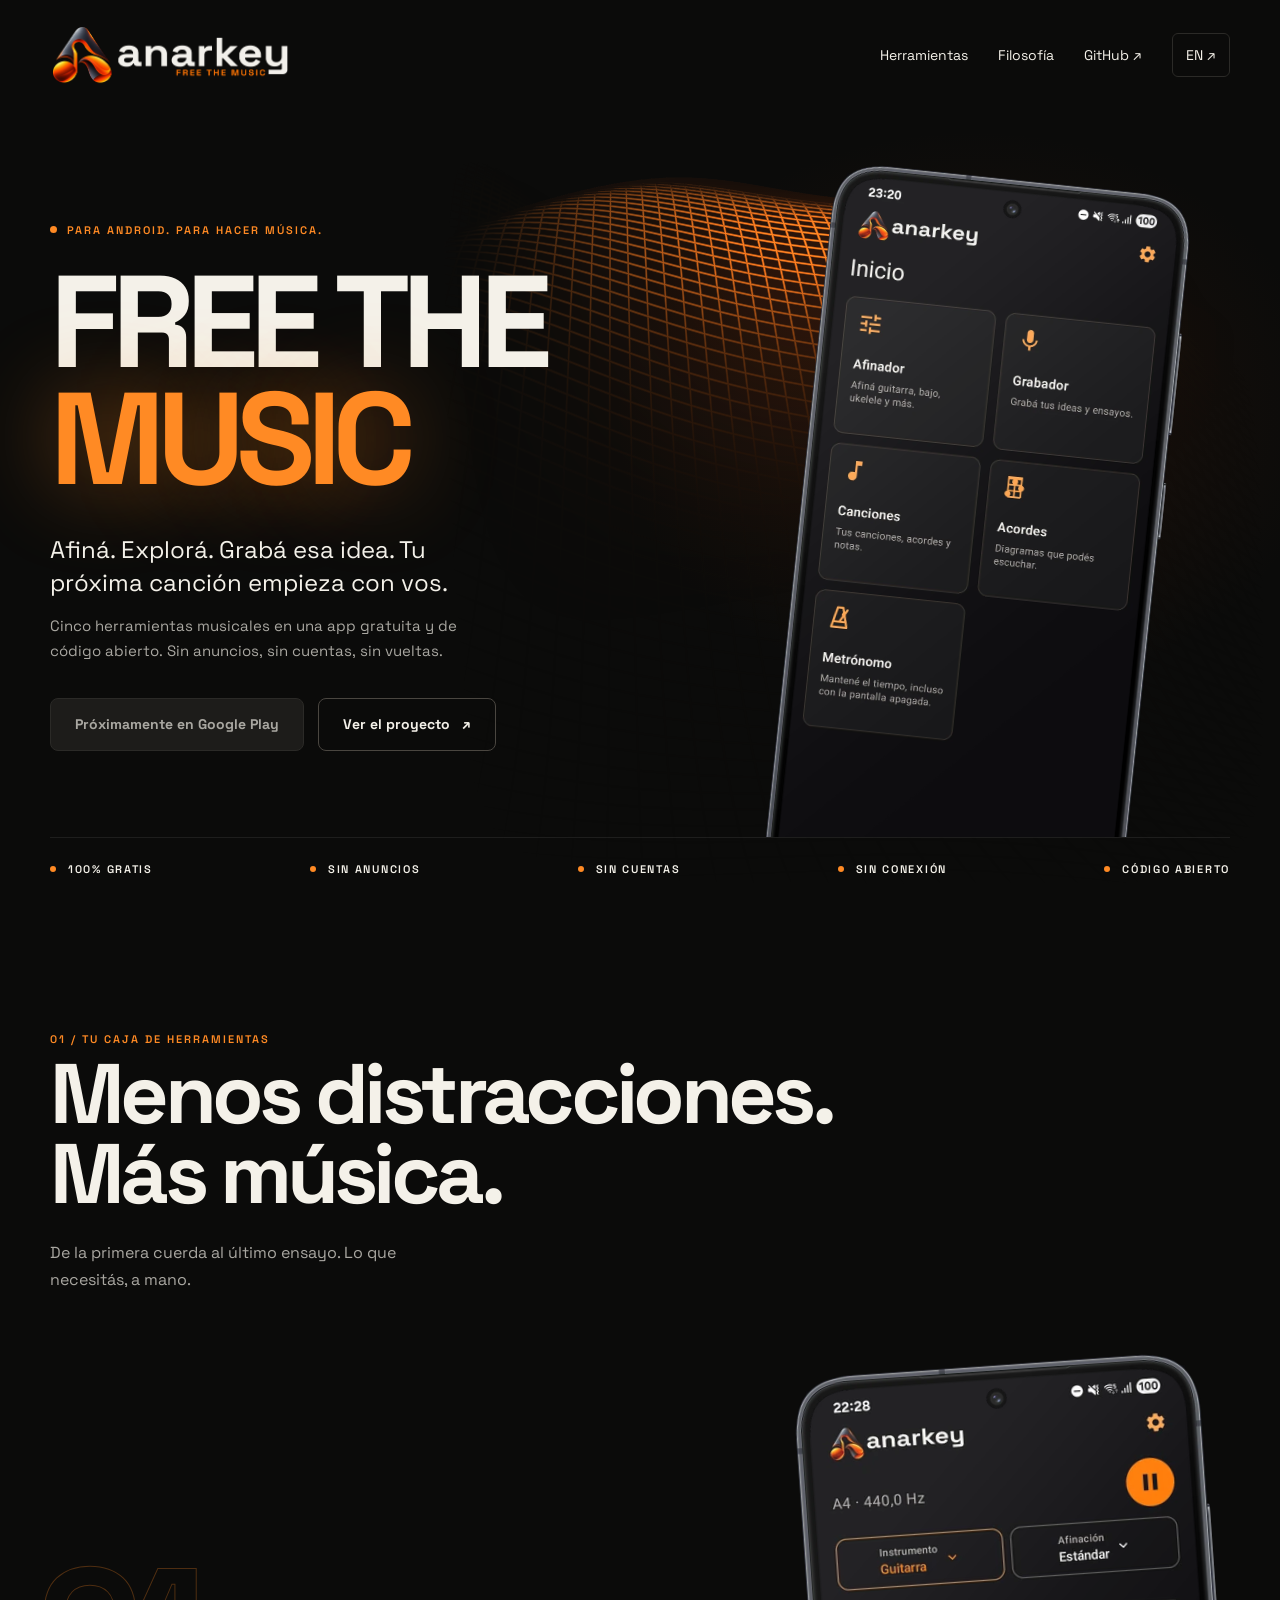
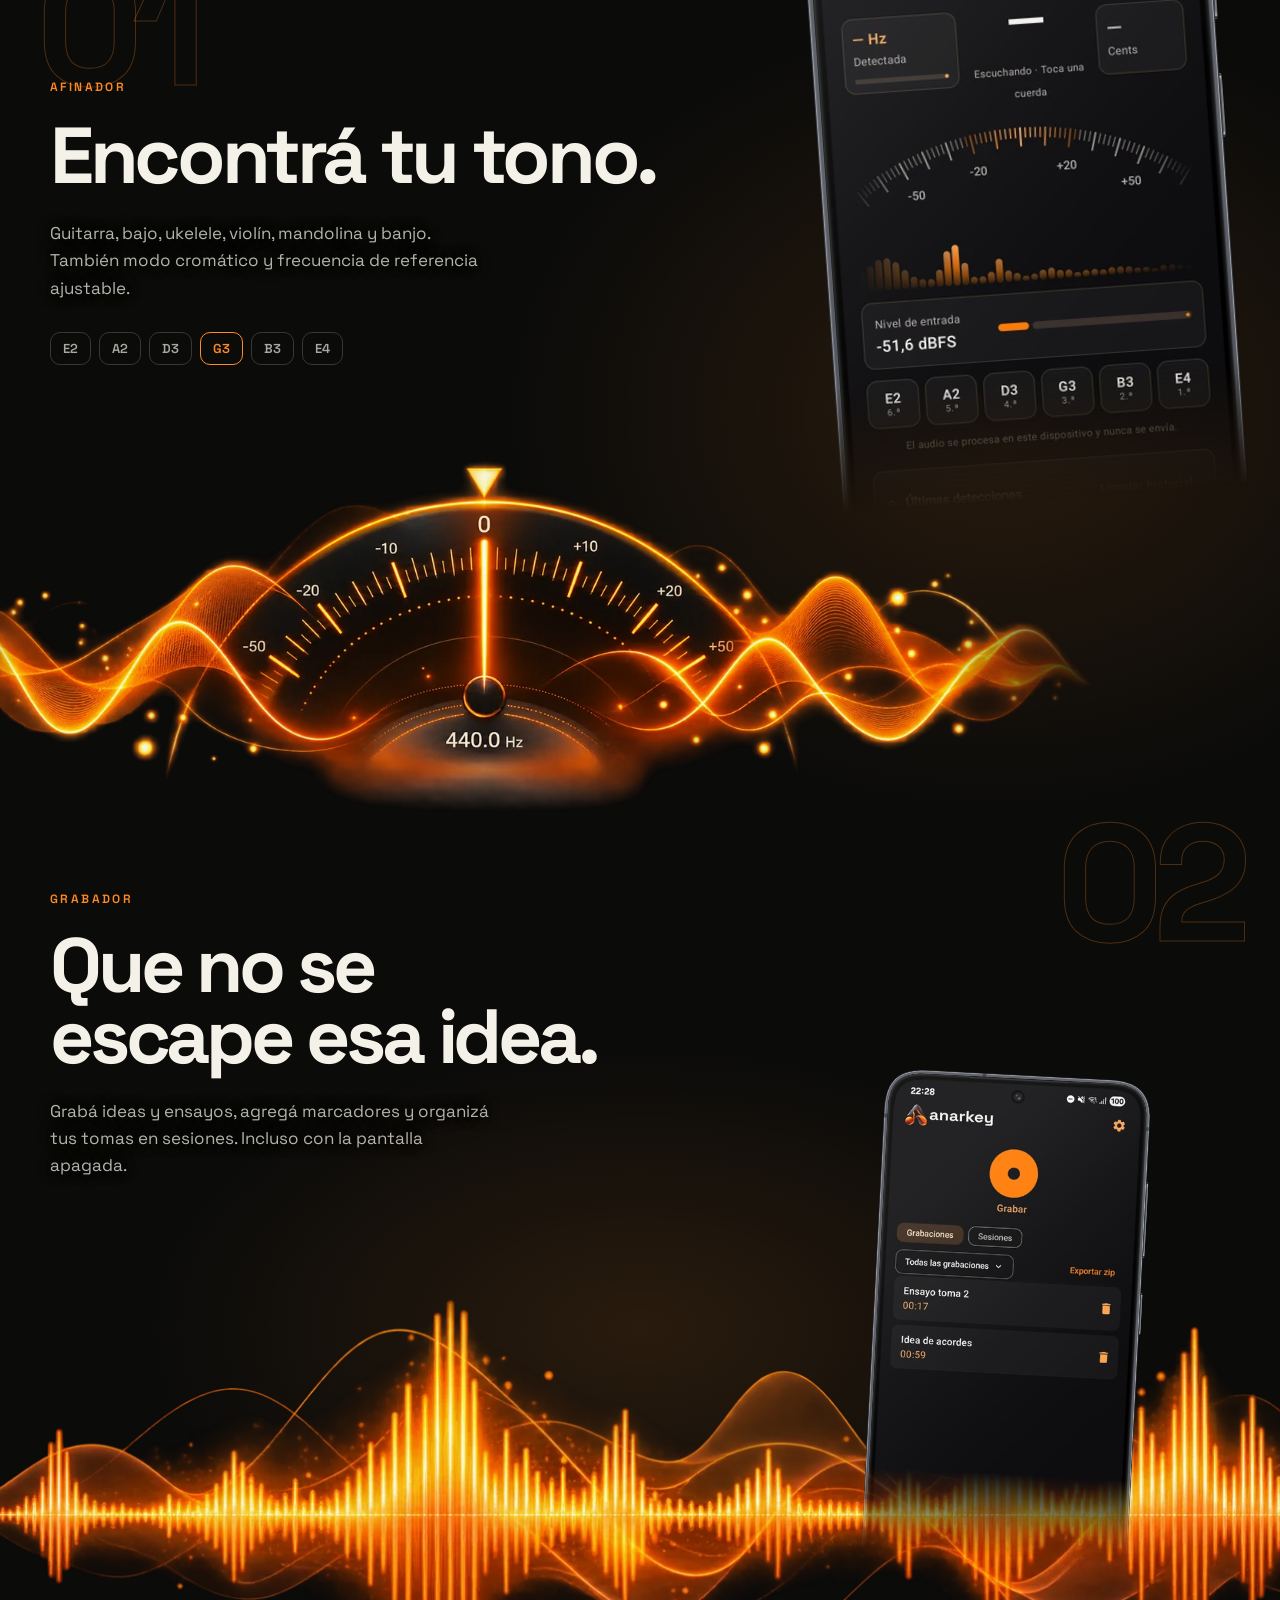
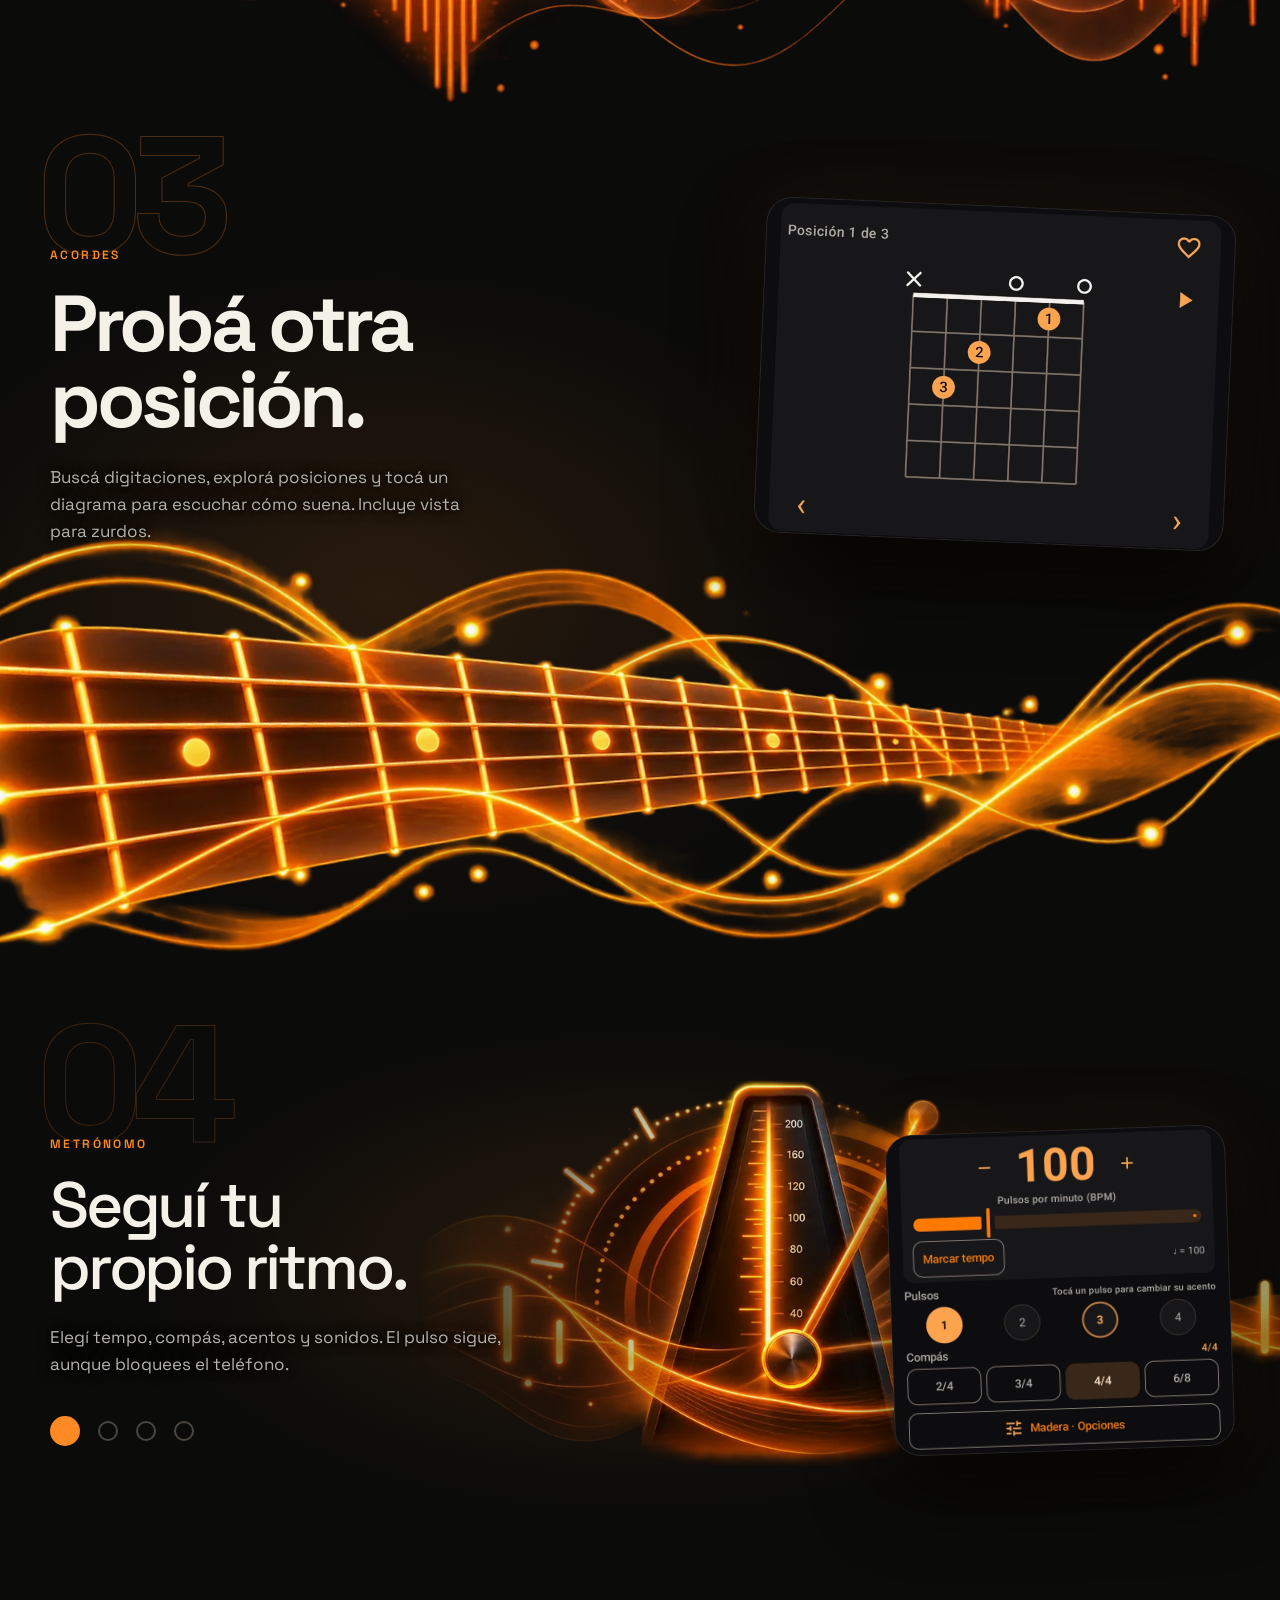
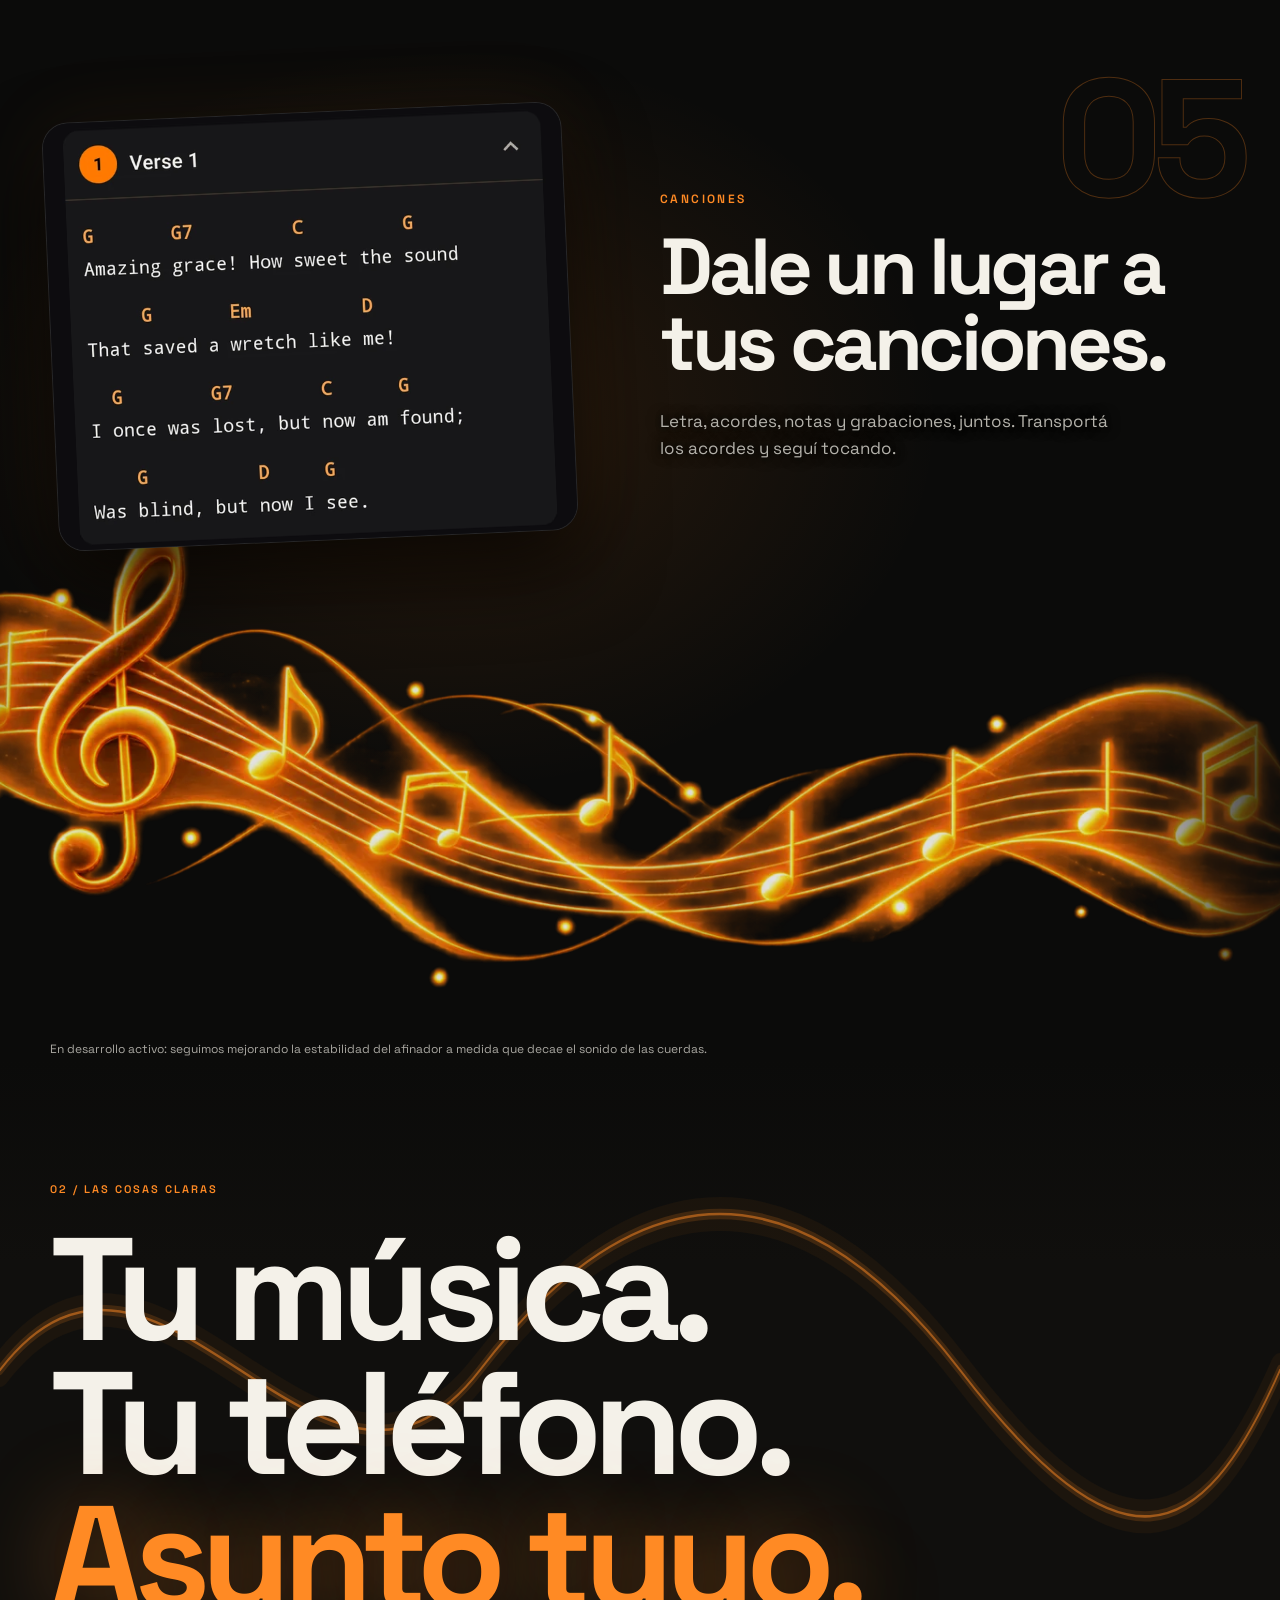
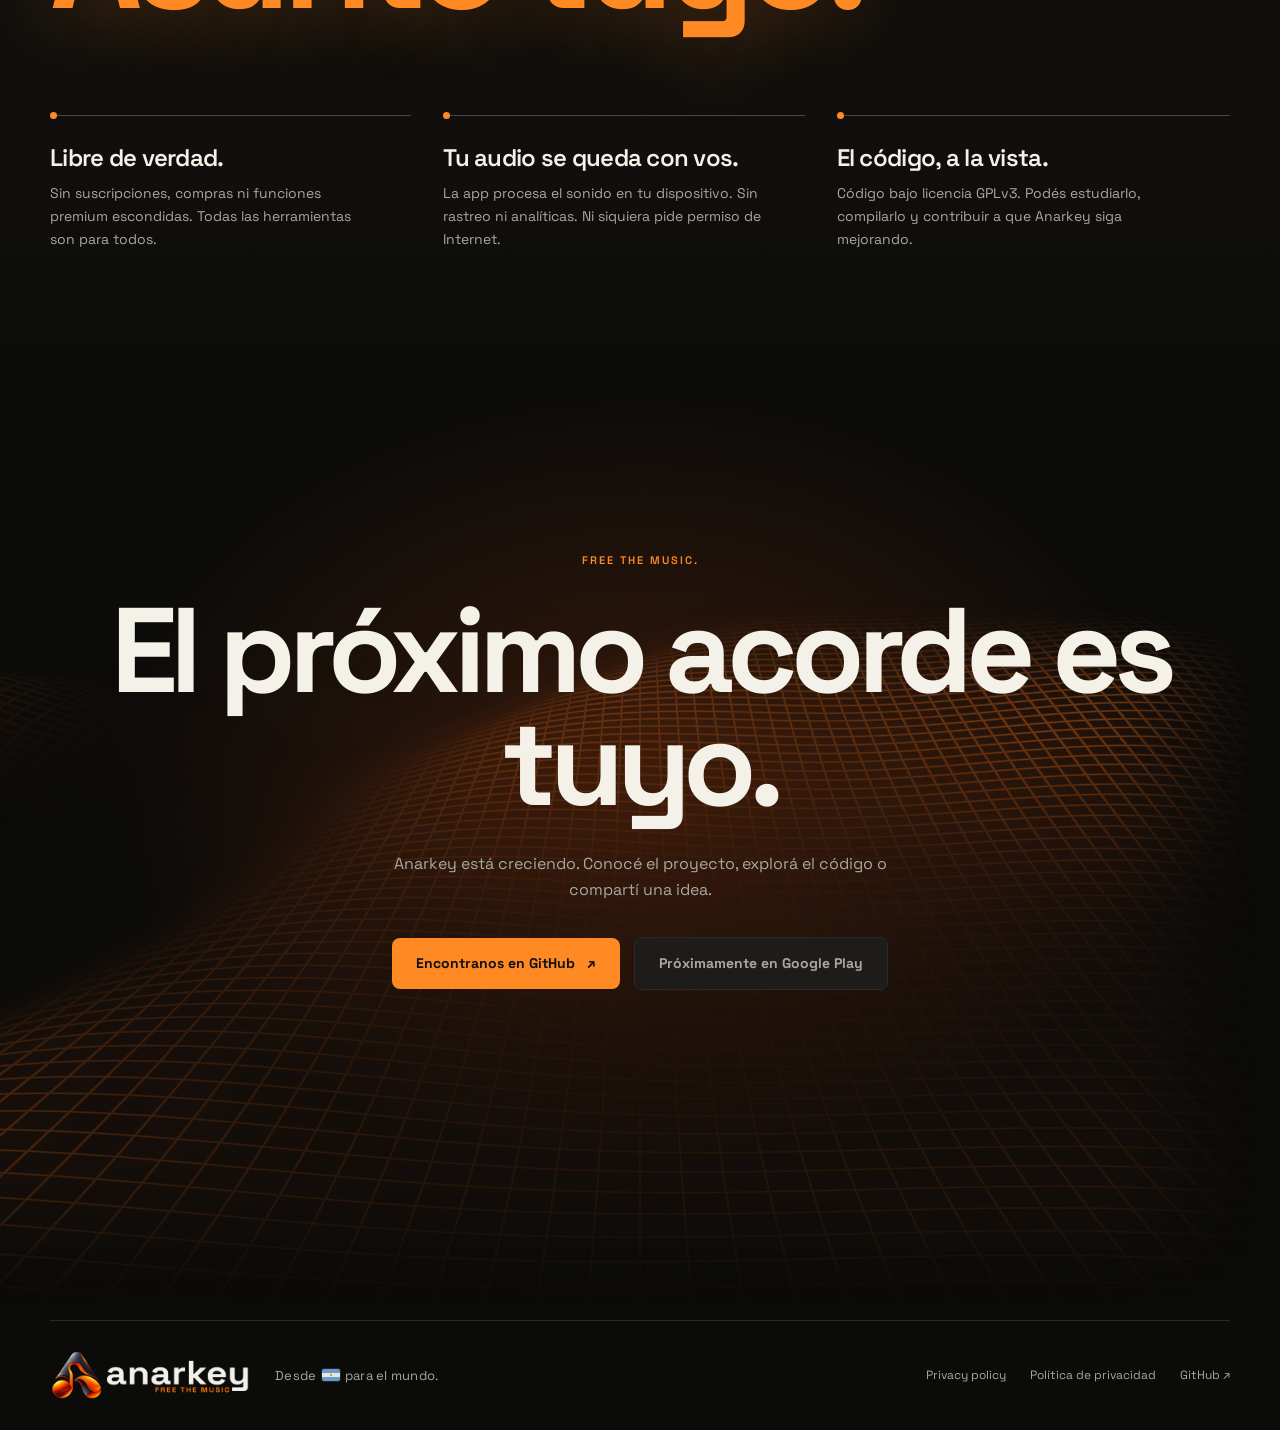
==== commit 8613c207: "Soften the surface on phones to remove aliased distant lines" ====
--- a/docs/index.html
+++ b/docs/index.html
@@ -1,5 +1,5 @@
 <!doctype html>
-<html lang="es"><head><meta charset="utf-8"><meta name="viewport" content="width=device-width, initial-scale=1"><meta name="google-play-url" content=""><meta name="theme-color" content="#0b0b0a"><title>Anarkey — Free the music</title><meta name="description" content="Herramientas musicales gratuitas y de código abierto para Android. Afinador, grabador, canciones, acordes y metrónomo. Sin anuncios ni conexión."><link rel="icon" type="image/png" sizes="800x800" href="assets/favicon.png"><link rel="preload" href="assets/space-grotesk.ttf" as="font" type="font/ttf" crossorigin><script>document.documentElement.classList.add("js")</script><link rel="stylesheet" href="assets/site.css?v=53"><script src="assets/site.js?v=9" defer></script><script src="assets/surface.js?v=52" defer></script></head>
+<html lang="es"><head><meta charset="utf-8"><meta name="viewport" content="width=device-width, initial-scale=1"><meta name="google-play-url" content=""><meta name="theme-color" content="#0b0b0a"><title>Anarkey — Free the music</title><meta name="description" content="Herramientas musicales gratuitas y de código abierto para Android. Afinador, grabador, canciones, acordes y metrónomo. Sin anuncios ni conexión."><link rel="icon" type="image/png" sizes="800x800" href="assets/favicon.png"><link rel="preload" href="assets/space-grotesk.ttf" as="font" type="font/ttf" crossorigin><script>document.documentElement.classList.add("js")</script><link rel="stylesheet" href="assets/site.css?v=53"><script src="assets/site.js?v=9" defer></script><script src="assets/surface.js?v=55" defer></script></head>
 <body><a class="skip" href="#main"><span data-en="Skip to content">Saltar al contenido</span></a>
 <header class="wrap header"><a class="brand" href="#" aria-label="Anarkey"><img src="assets/anarkey-logo-slogan.png" width="3921" height="960" alt="Anarkey — Free the music"></a><nav aria-label="Navegación principal"><a href="#tools"><span data-en="Tools">Herramientas</span></a><a href="#principles"><span data-en="Philosophy">Filosofía</span></a><a href="https://github.com/pablopramparo/anarkey">GitHub ↗</a><button id="language" type="button" aria-label="Switch to English" hidden>EN ↗</button></nav></header>
 
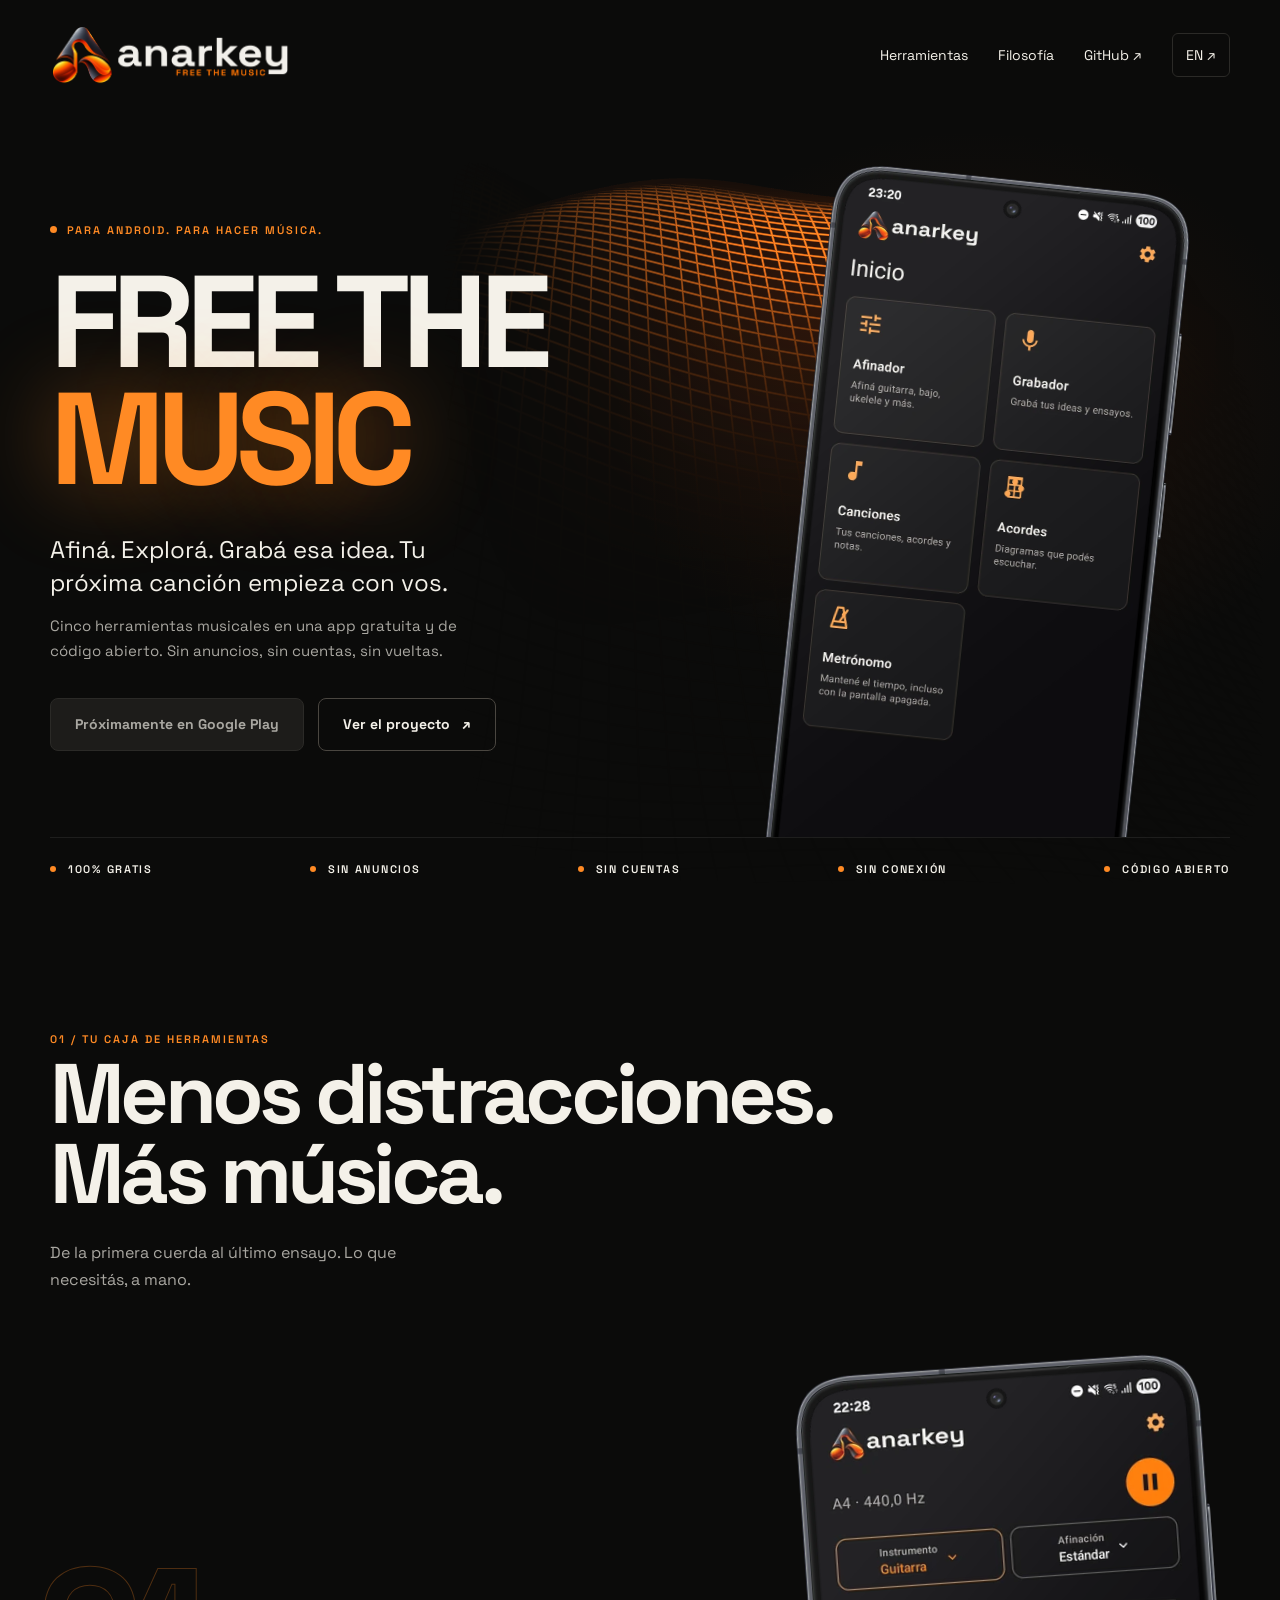
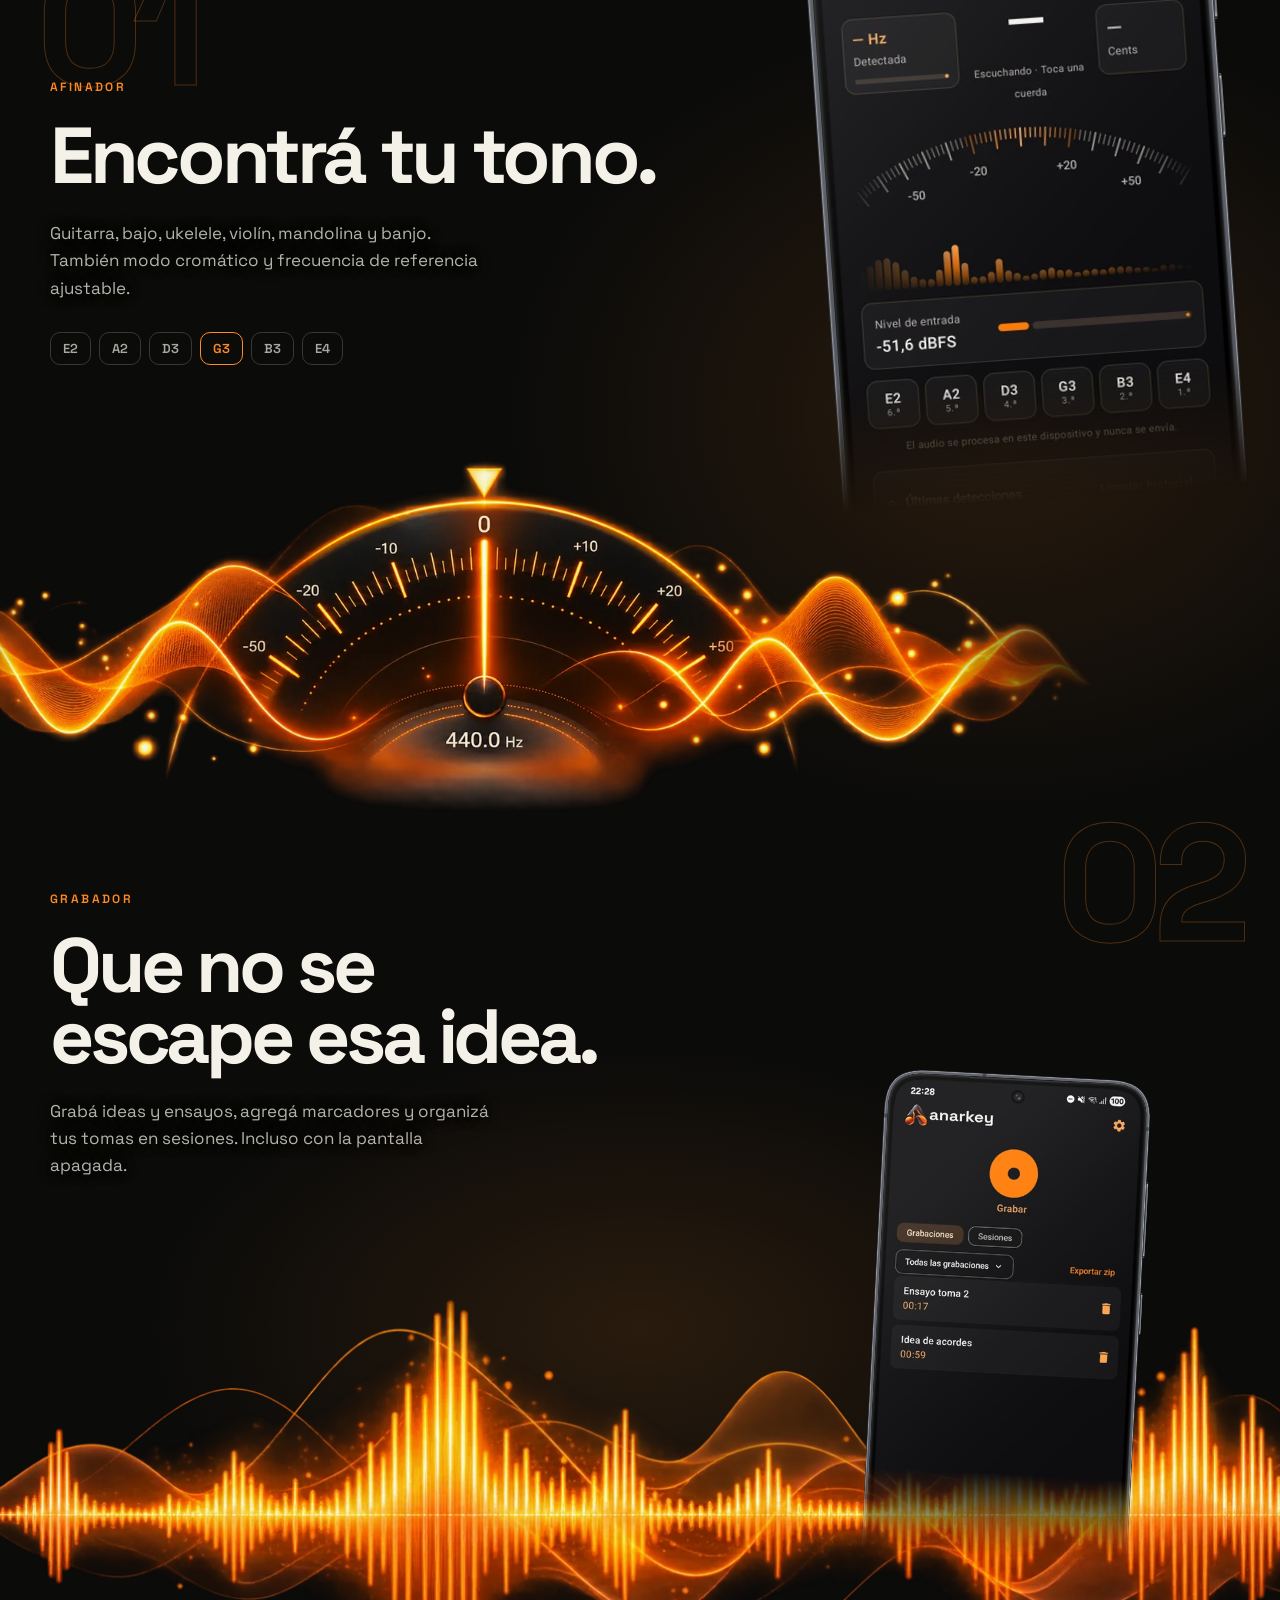
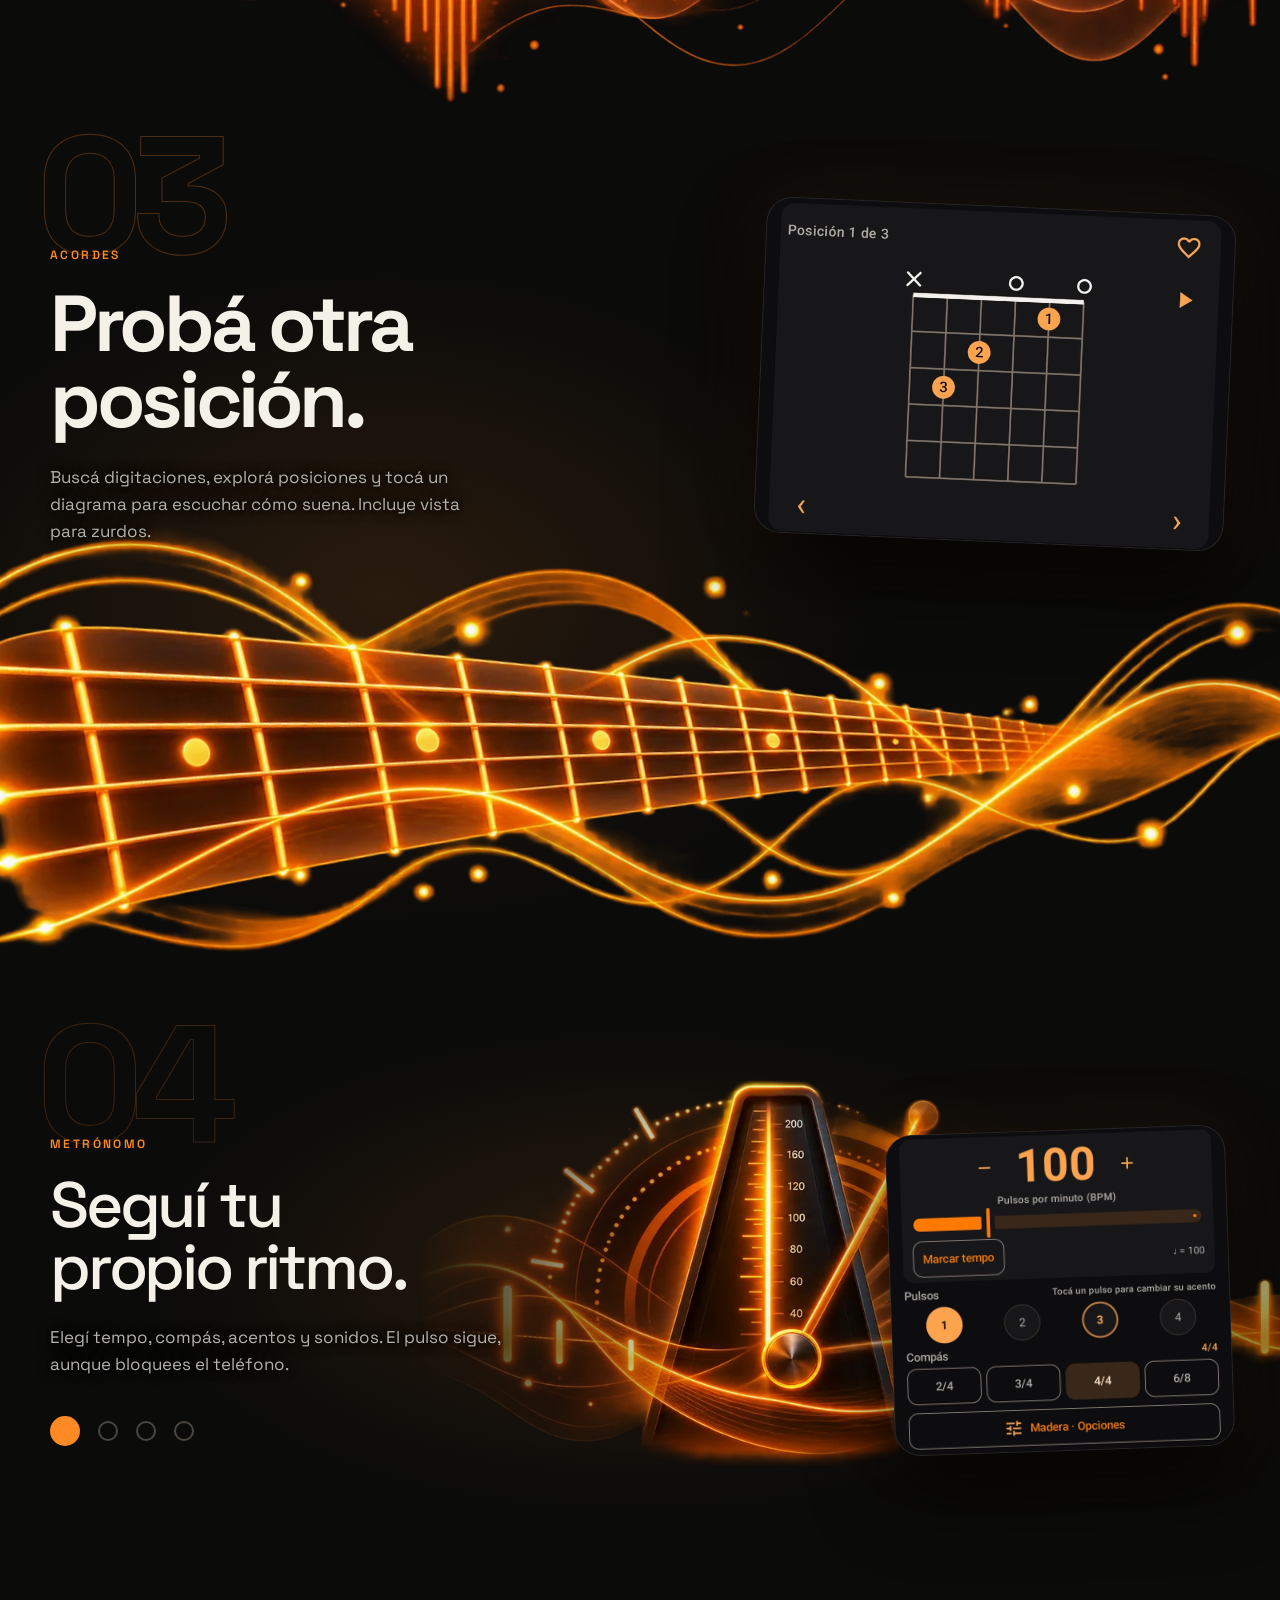
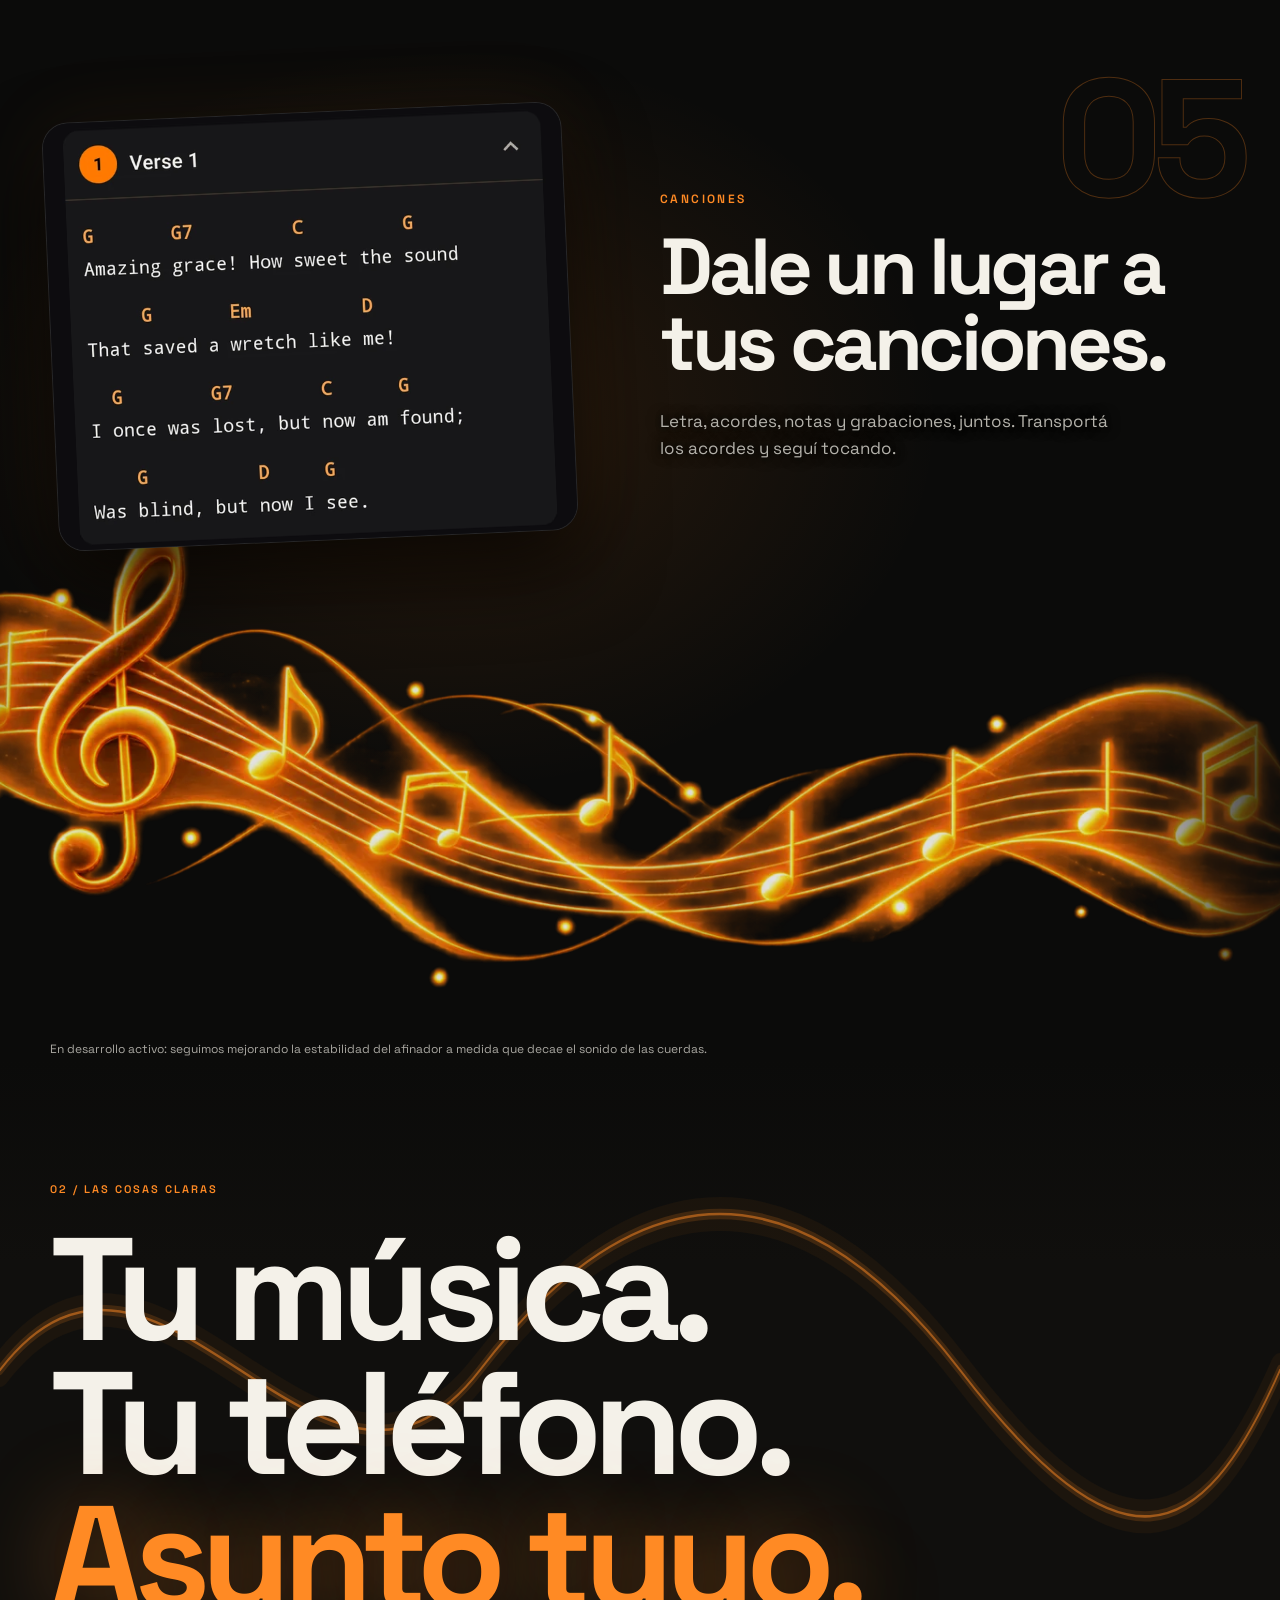
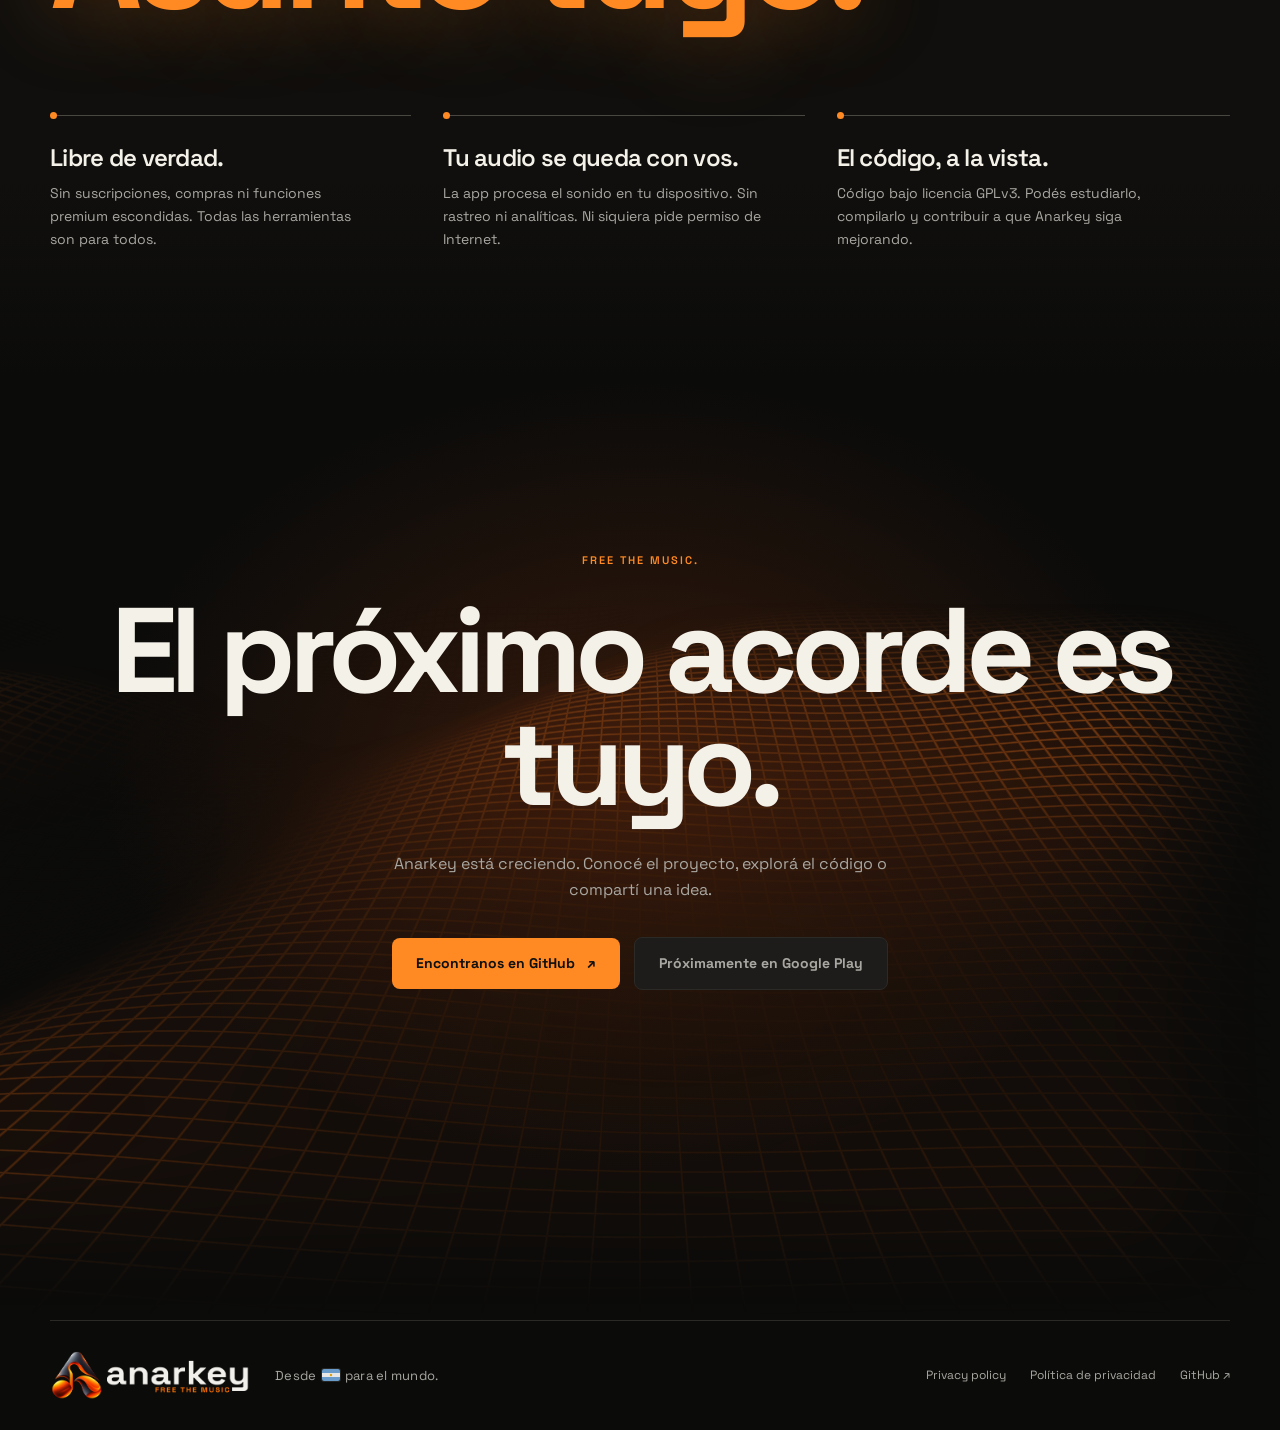
==== commit a652987a: "Use the hero camera and cell size for the closing surface on phones" ====
--- a/docs/index.html
+++ b/docs/index.html
@@ -1,5 +1,5 @@
 <!doctype html>
-<html lang="es"><head><meta charset="utf-8"><meta name="viewport" content="width=device-width, initial-scale=1"><meta name="google-play-url" content=""><meta name="theme-color" content="#0b0b0a"><title>Anarkey — Free the music</title><meta name="description" content="Herramientas musicales gratuitas y de código abierto para Android. Afinador, grabador, canciones, acordes y metrónomo. Sin anuncios ni conexión."><link rel="icon" type="image/png" sizes="800x800" href="assets/favicon.png"><link rel="preload" href="assets/space-grotesk.ttf" as="font" type="font/ttf" crossorigin><script>document.documentElement.classList.add("js")</script><link rel="stylesheet" href="assets/site.css?v=53"><script src="assets/site.js?v=9" defer></script><script src="assets/surface.js?v=55" defer></script></head>
+<html lang="es"><head><meta charset="utf-8"><meta name="viewport" content="width=device-width, initial-scale=1"><meta name="google-play-url" content=""><meta name="theme-color" content="#0b0b0a"><title>Anarkey — Free the music</title><meta name="description" content="Herramientas musicales gratuitas y de código abierto para Android. Afinador, grabador, canciones, acordes y metrónomo. Sin anuncios ni conexión."><link rel="icon" type="image/png" sizes="800x800" href="assets/favicon.png"><link rel="preload" href="assets/space-grotesk.ttf" as="font" type="font/ttf" crossorigin><script>document.documentElement.classList.add("js")</script><link rel="stylesheet" href="assets/site.css?v=53"><script src="assets/site.js?v=9" defer></script><script src="assets/surface.js?v=57" defer></script></head>
 <body><a class="skip" href="#main"><span data-en="Skip to content">Saltar al contenido</span></a>
 <header class="wrap header"><a class="brand" href="#" aria-label="Anarkey"><img src="assets/anarkey-logo-slogan.png" width="3921" height="960" alt="Anarkey — Free the music"></a><nav aria-label="Navegación principal"><a href="#tools"><span data-en="Tools">Herramientas</span></a><a href="#principles"><span data-en="Philosophy">Filosofía</span></a><a href="https://github.com/pablopramparo/anarkey">GitHub ↗</a><button id="language" type="button" aria-label="Switch to English" hidden>EN ↗</button></nav></header>
 
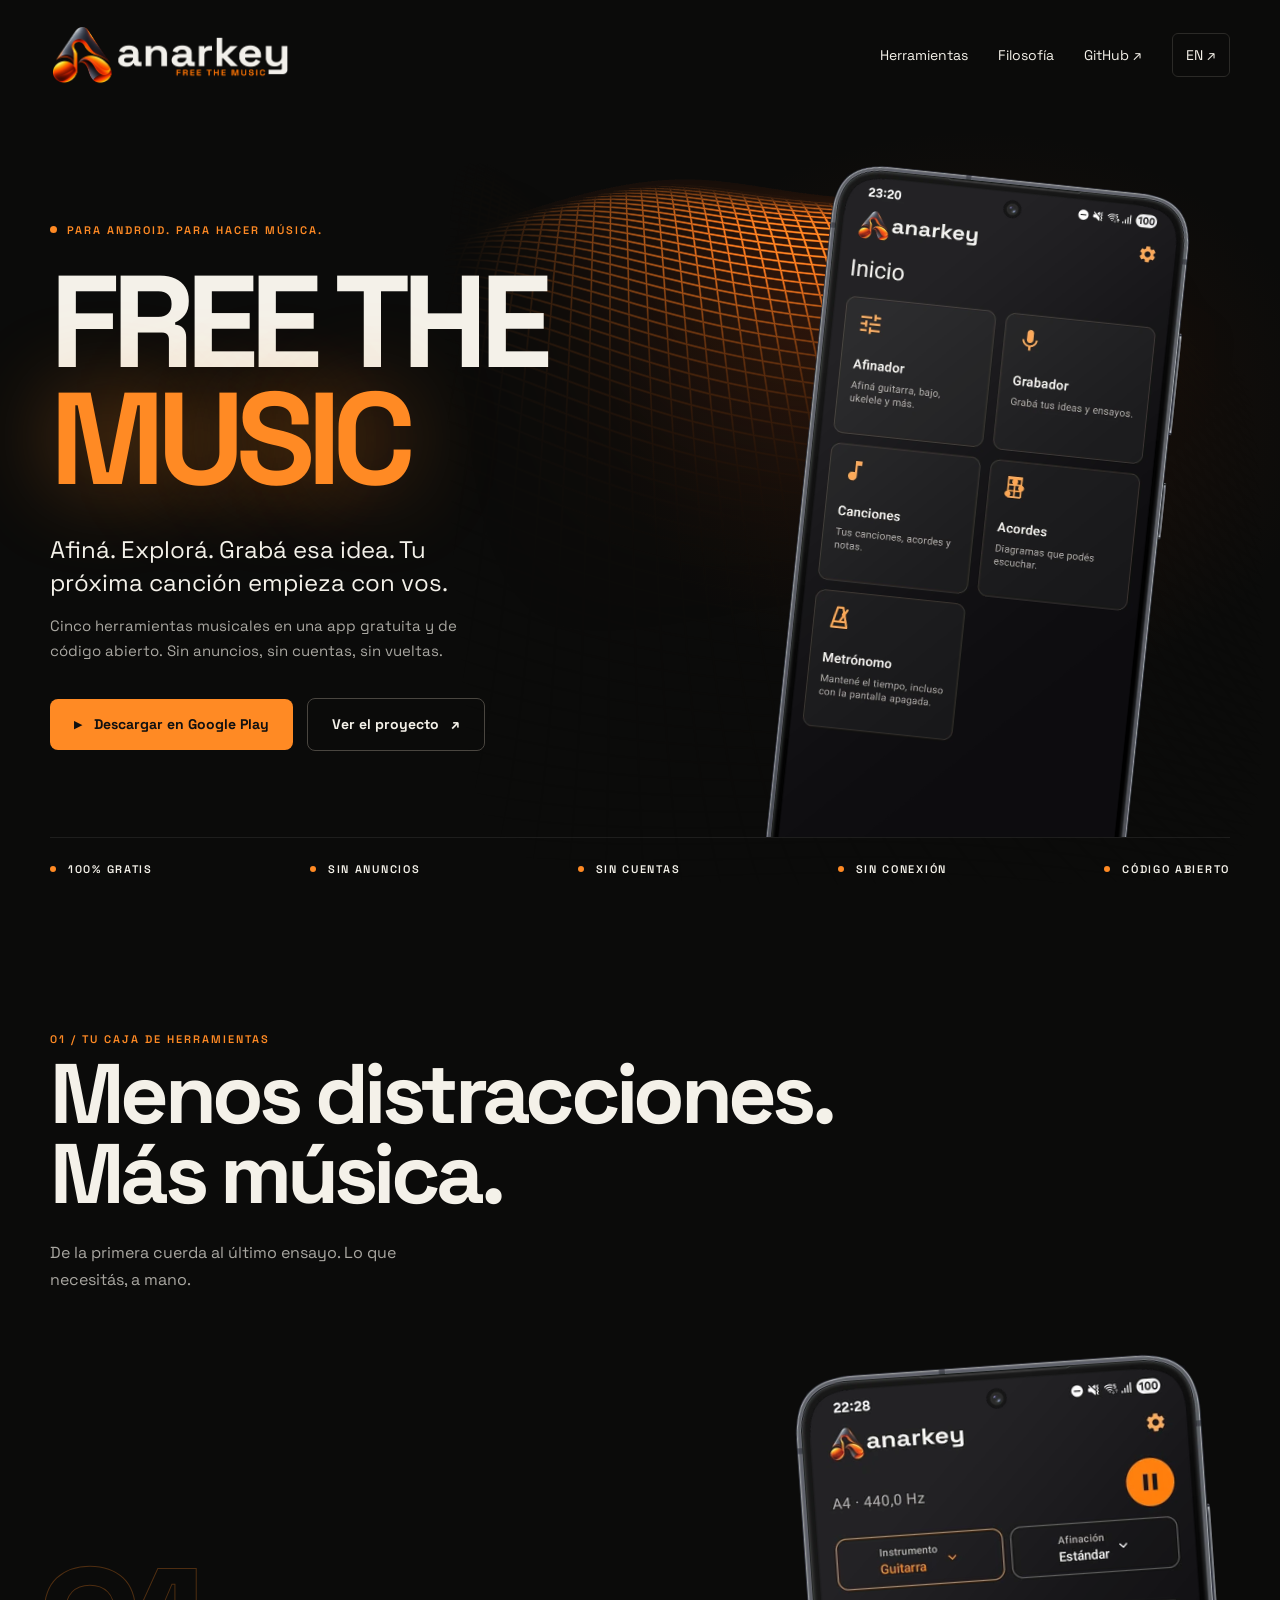
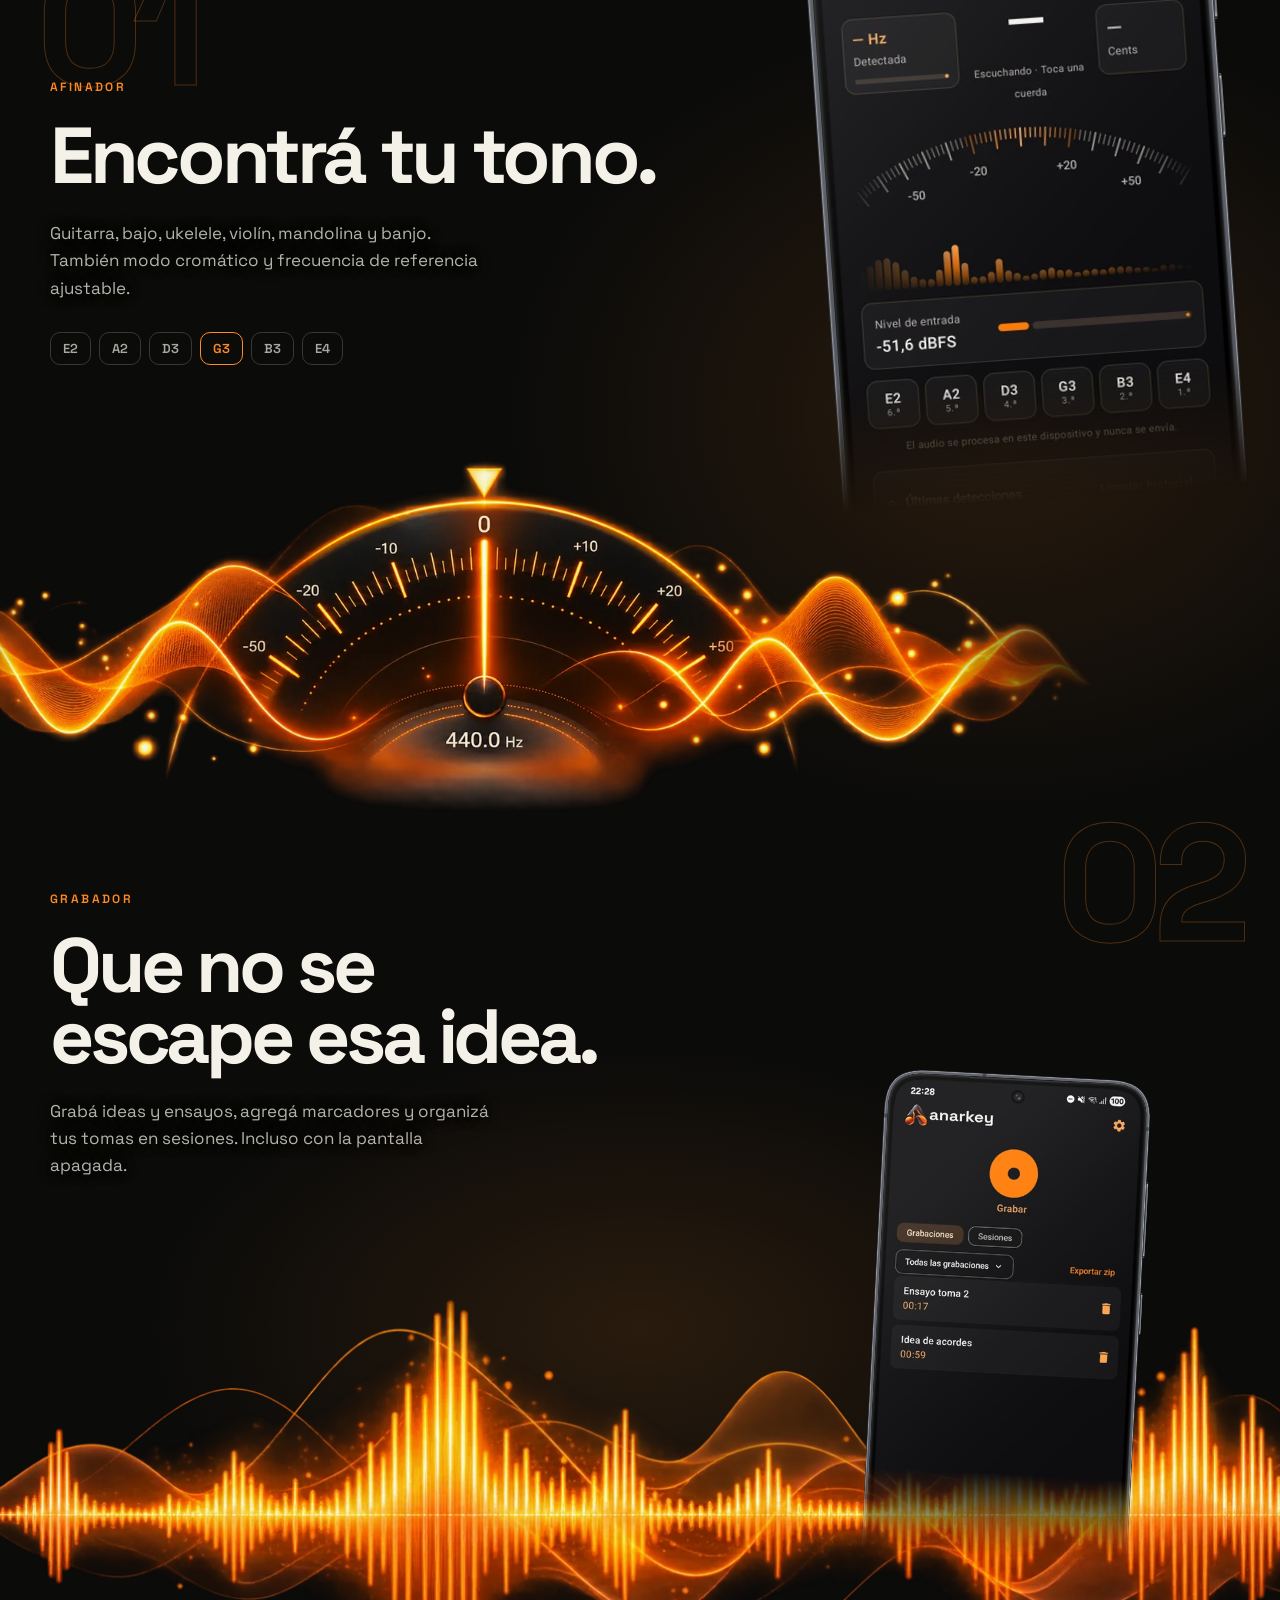
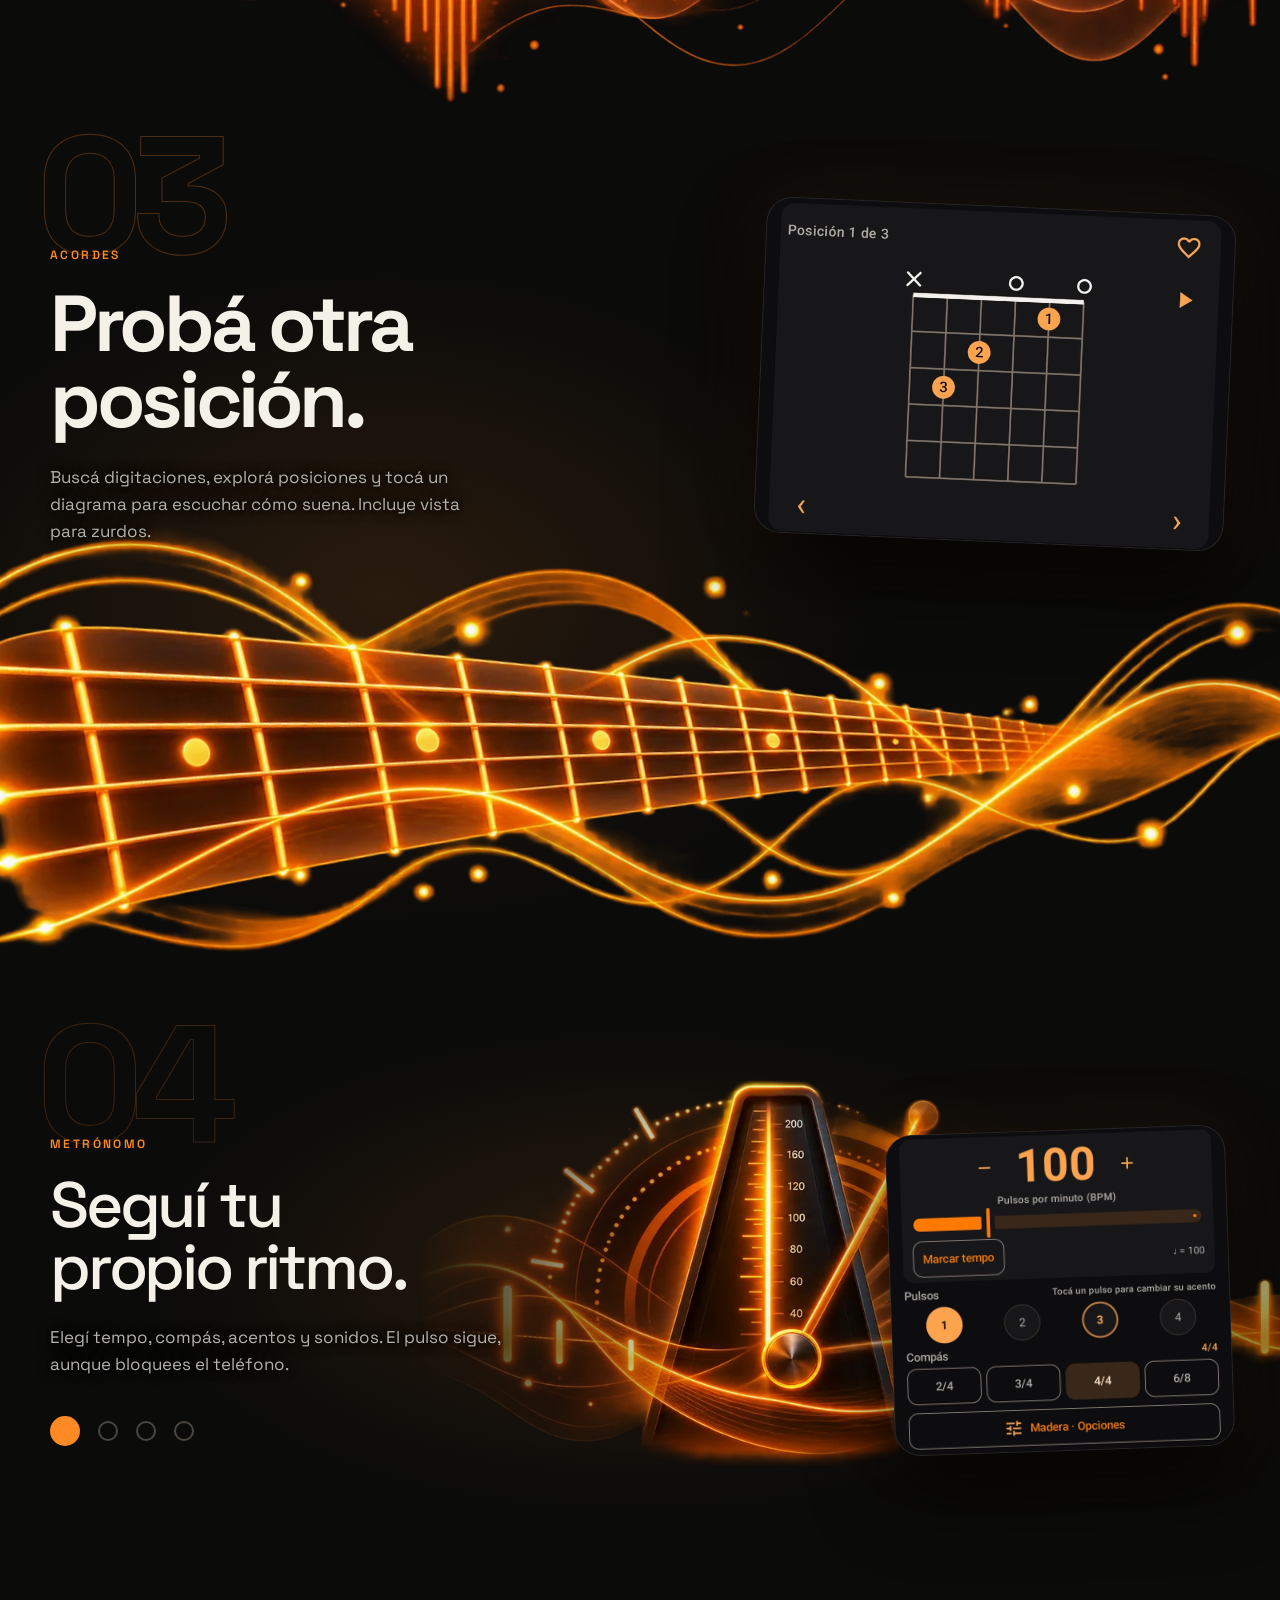
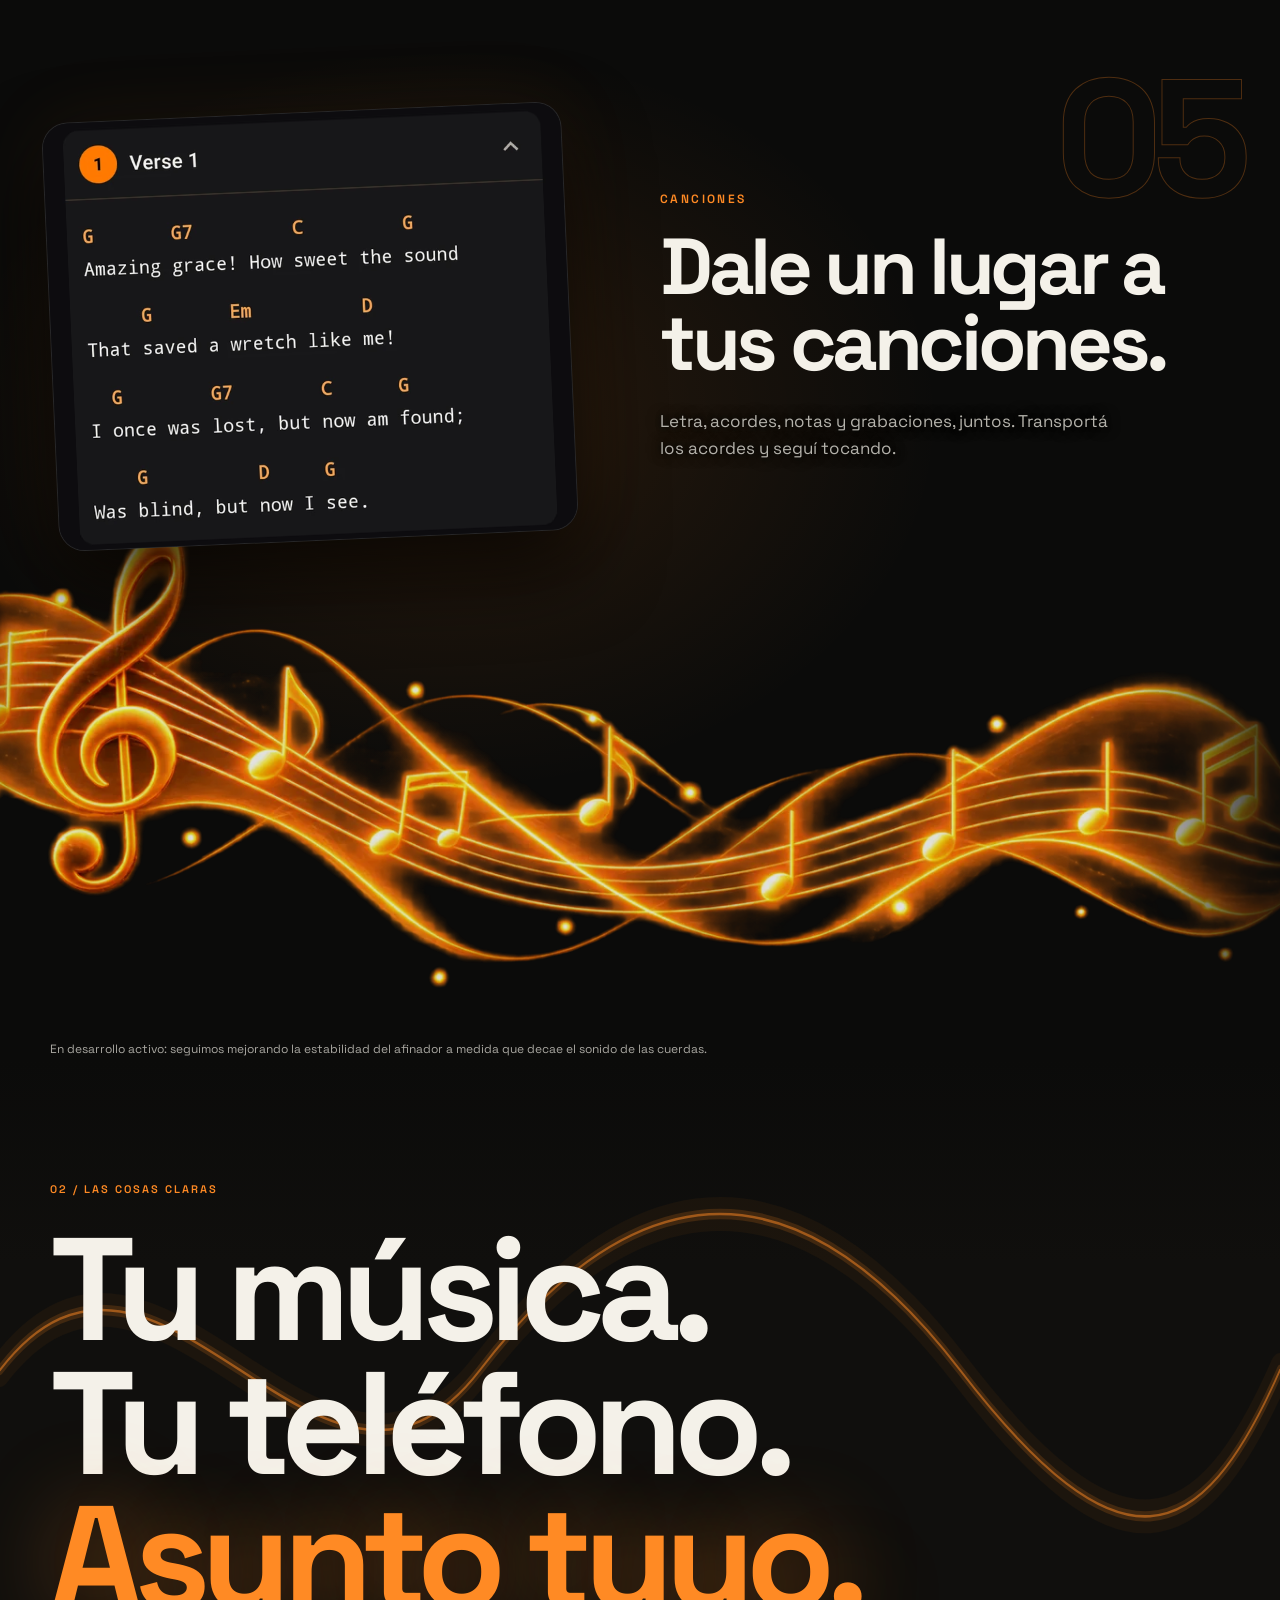
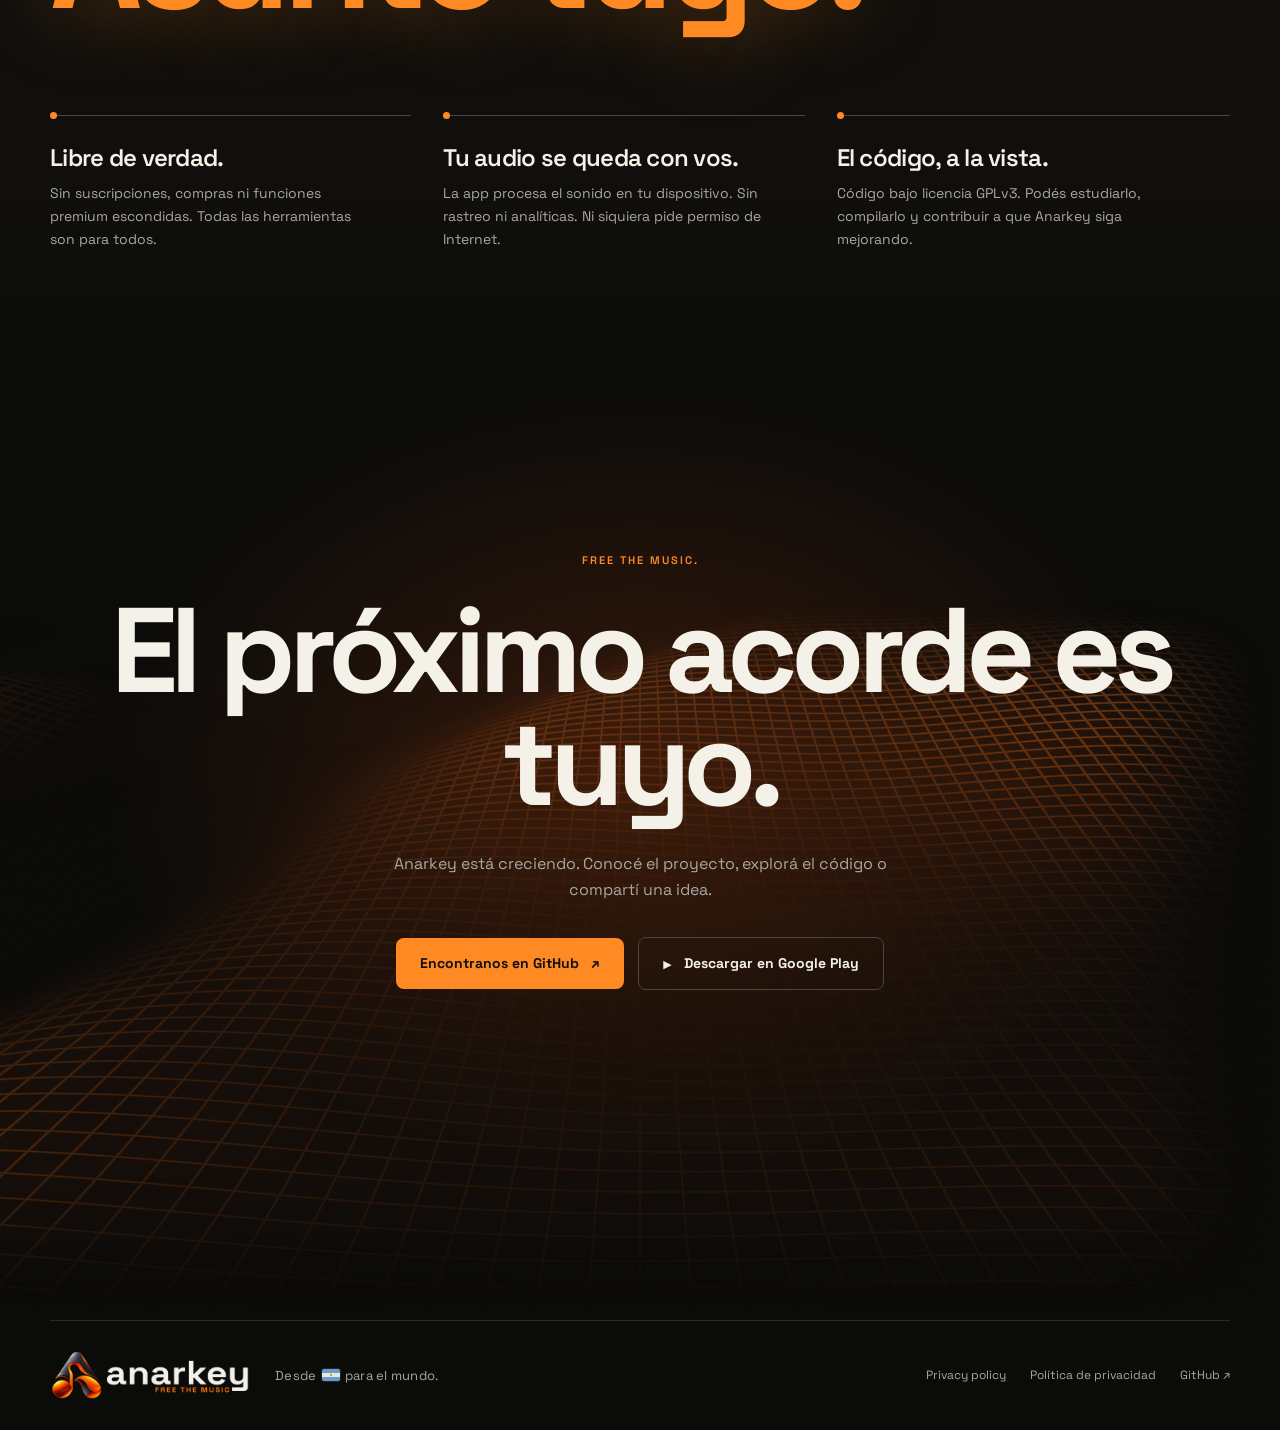
==== commit 58d583b3: "Link the landing page to the Google Play listing" ====
--- a/docs/index.html
+++ b/docs/index.html
@@ -1,5 +1,5 @@
 <!doctype html>
-<html lang="es"><head><meta charset="utf-8"><meta name="viewport" content="width=device-width, initial-scale=1"><meta name="google-play-url" content=""><meta name="theme-color" content="#0b0b0a"><title>Anarkey — Free the music</title><meta name="description" content="Herramientas musicales gratuitas y de código abierto para Android. Afinador, grabador, canciones, acordes y metrónomo. Sin anuncios ni conexión."><link rel="icon" type="image/png" sizes="800x800" href="assets/favicon.png"><link rel="preload" href="assets/space-grotesk.ttf" as="font" type="font/ttf" crossorigin><script>document.documentElement.classList.add("js")</script><link rel="stylesheet" href="assets/site.css?v=53"><script src="assets/site.js?v=9" defer></script><script src="assets/surface.js?v=57" defer></script></head>
+<html lang="es"><head><meta charset="utf-8"><meta name="viewport" content="width=device-width, initial-scale=1"><meta name="google-play-url" content="https://play.google.com/store/apps/details?id=org.anarkey.app"><meta name="theme-color" content="#0b0b0a"><title>Anarkey — Free the music</title><meta name="description" content="Herramientas musicales gratuitas y de código abierto para Android. Afinador, grabador, canciones, acordes y metrónomo. Sin anuncios ni conexión."><link rel="icon" type="image/png" sizes="800x800" href="assets/favicon.png"><link rel="preload" href="assets/space-grotesk.ttf" as="font" type="font/ttf" crossorigin><script>document.documentElement.classList.add("js")</script><link rel="stylesheet" href="assets/site.css?v=53"><script src="assets/site.js?v=9" defer></script><script src="assets/surface.js?v=57" defer></script></head>
 <body><a class="skip" href="#main"><span data-en="Skip to content">Saltar al contenido</span></a>
 <header class="wrap header"><a class="brand" href="#" aria-label="Anarkey"><img src="assets/anarkey-logo-slogan.png" width="3921" height="960" alt="Anarkey — Free the music"></a><nav aria-label="Navegación principal"><a href="#tools"><span data-en="Tools">Herramientas</span></a><a href="#principles"><span data-en="Philosophy">Filosofía</span></a><a href="https://github.com/pablopramparo/anarkey">GitHub ↗</a><button id="language" type="button" aria-label="Switch to English" hidden>EN ↗</button></nav></header>
 
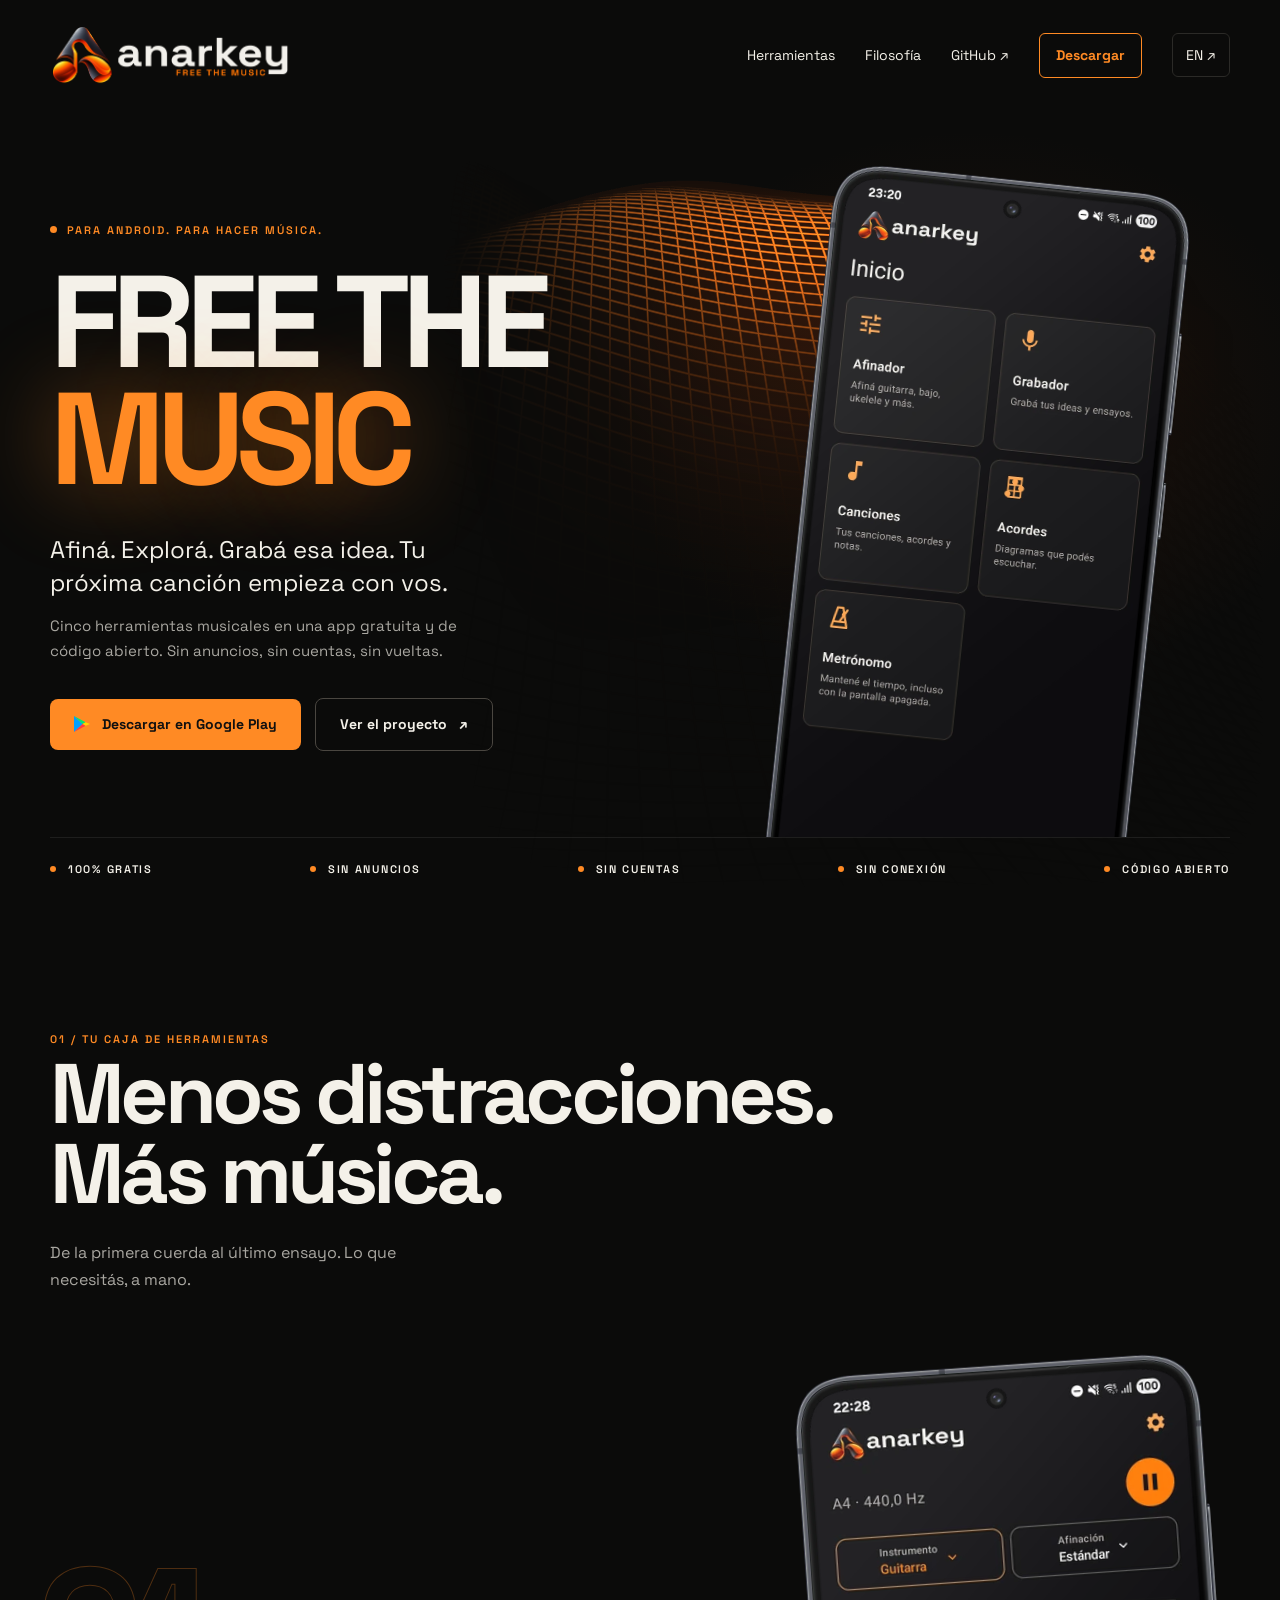
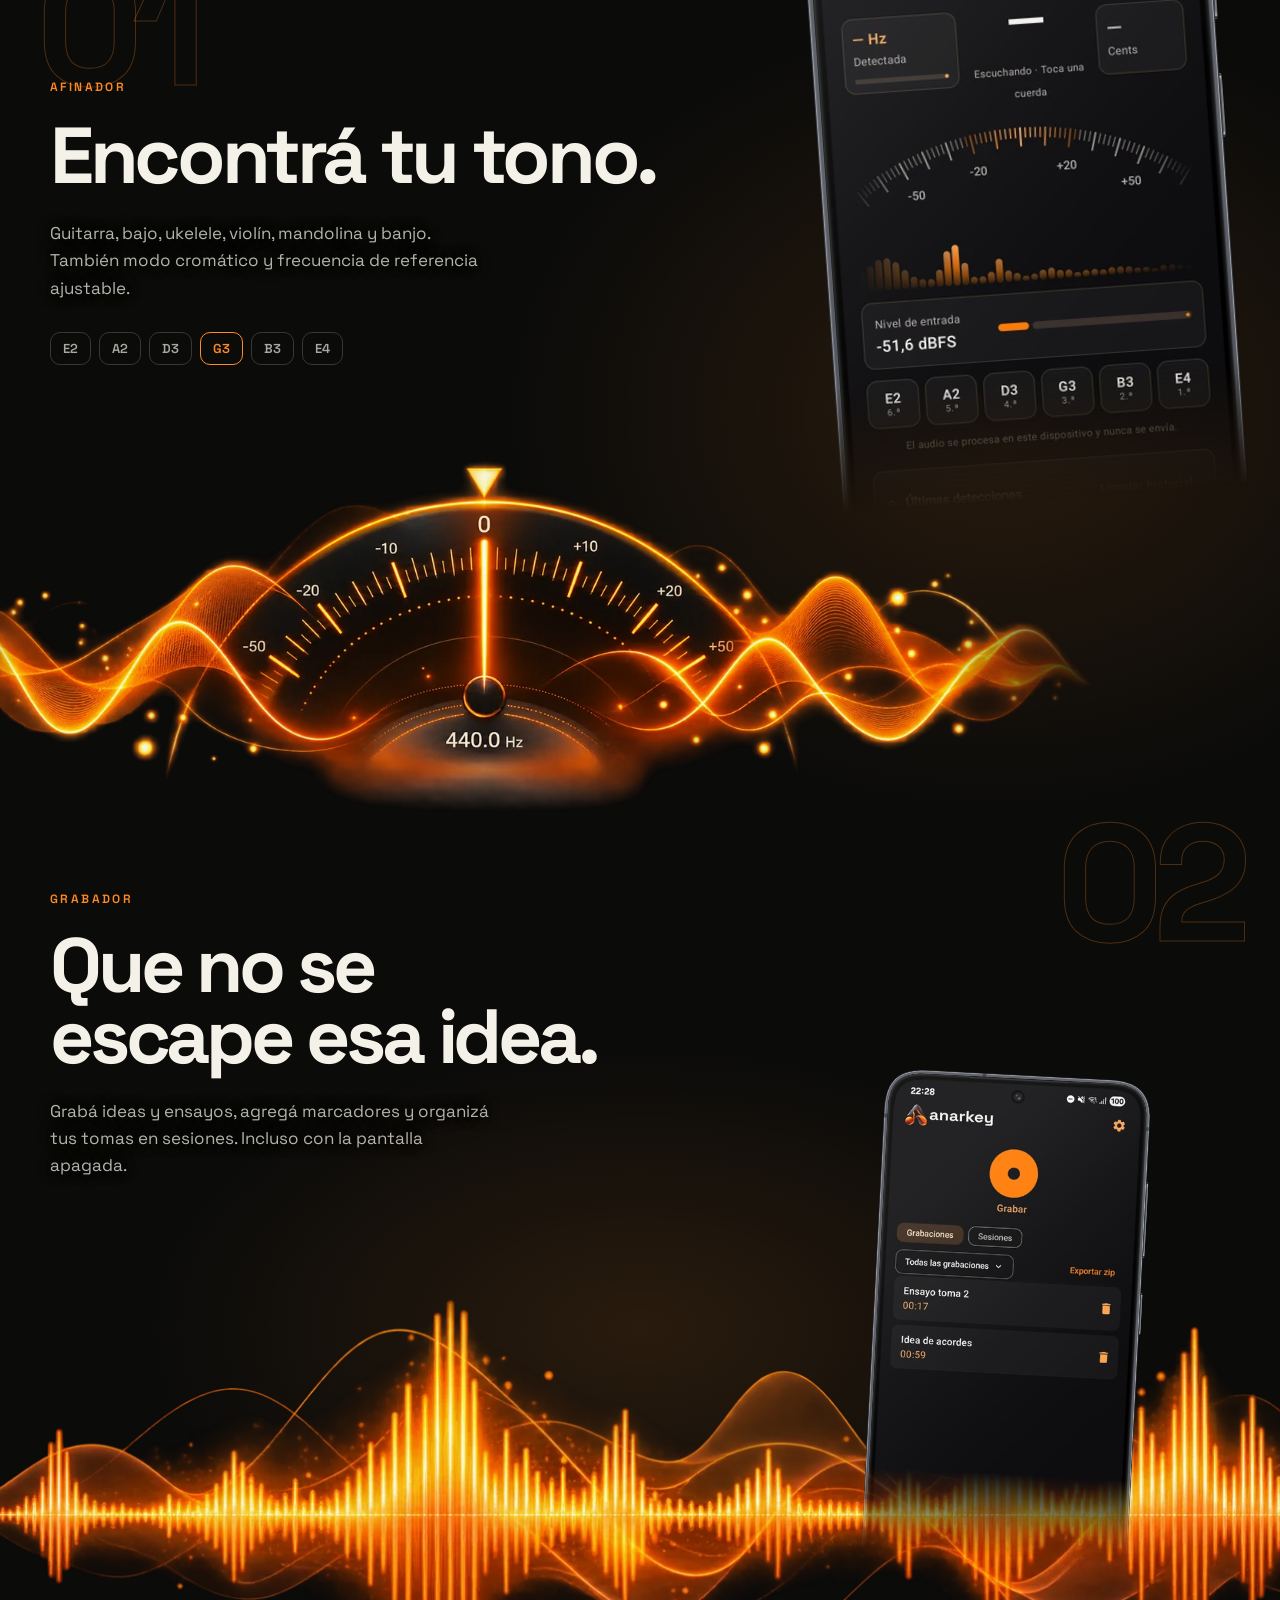
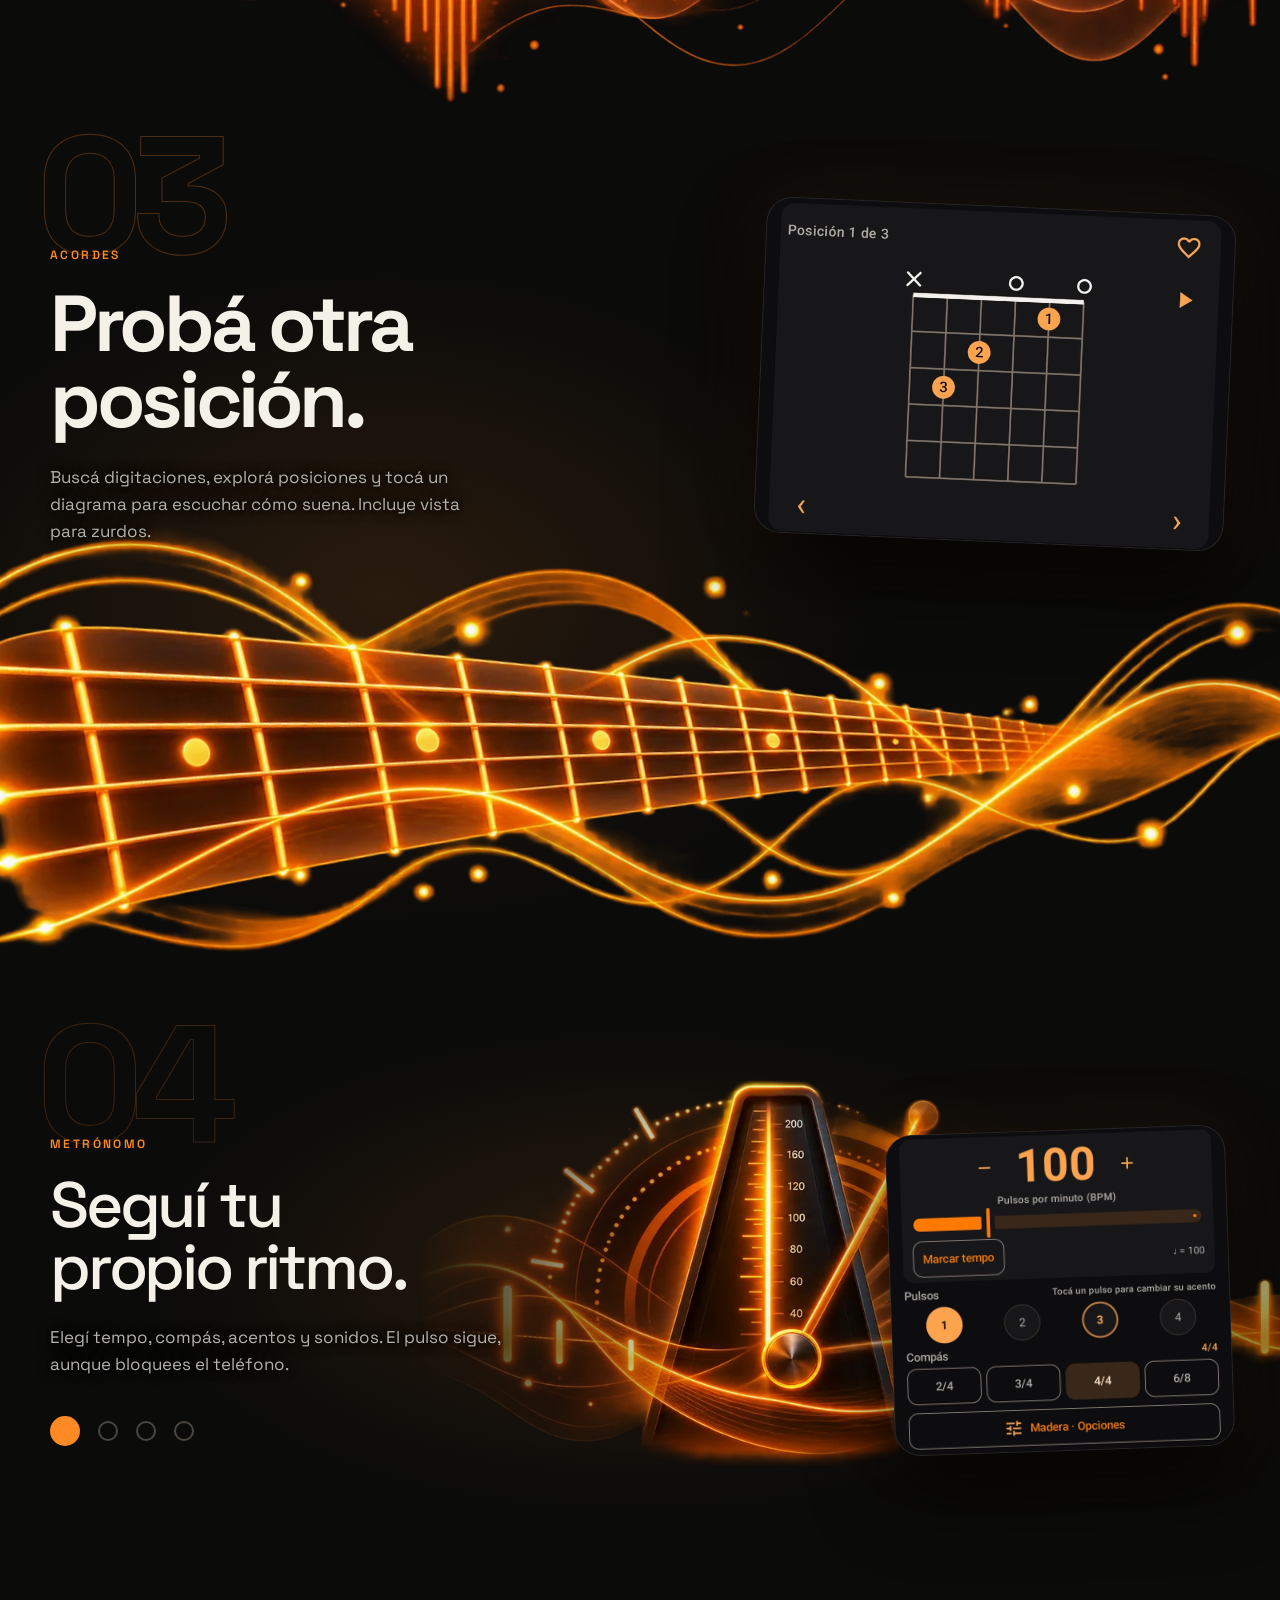
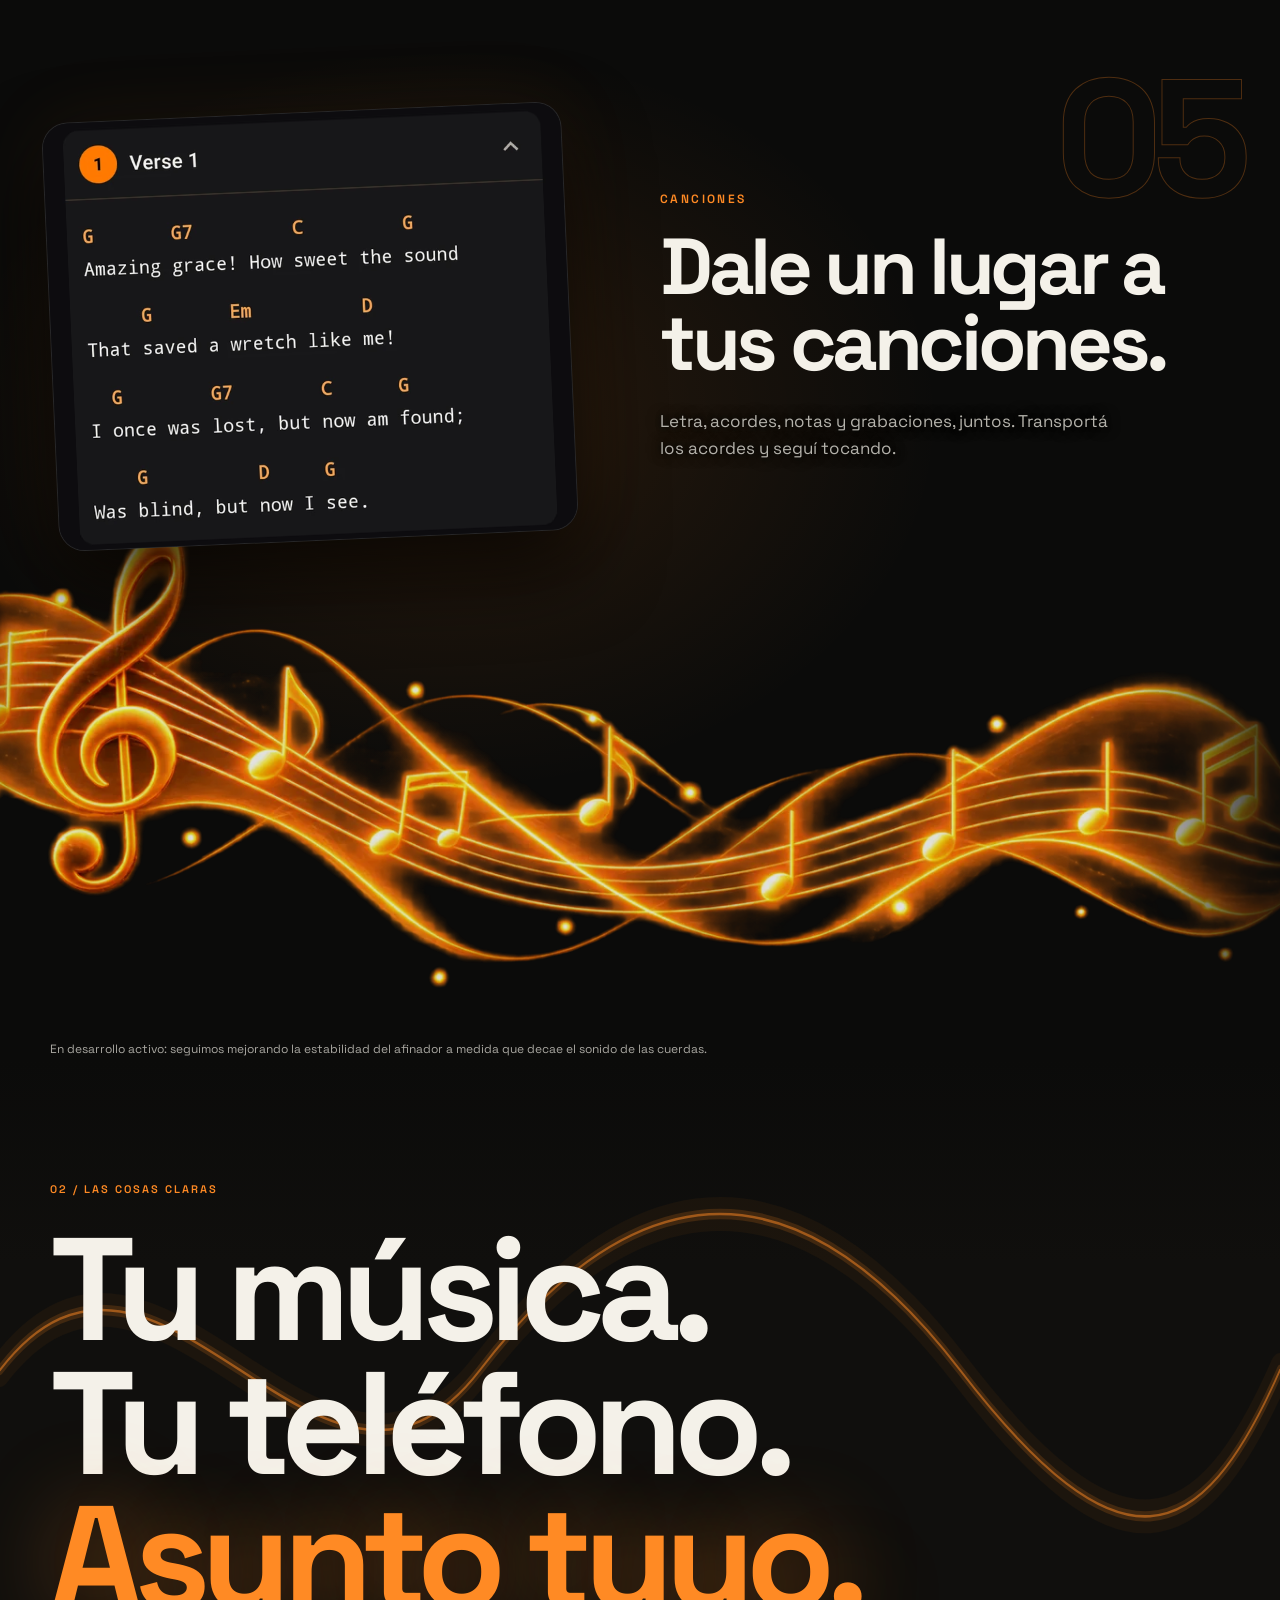
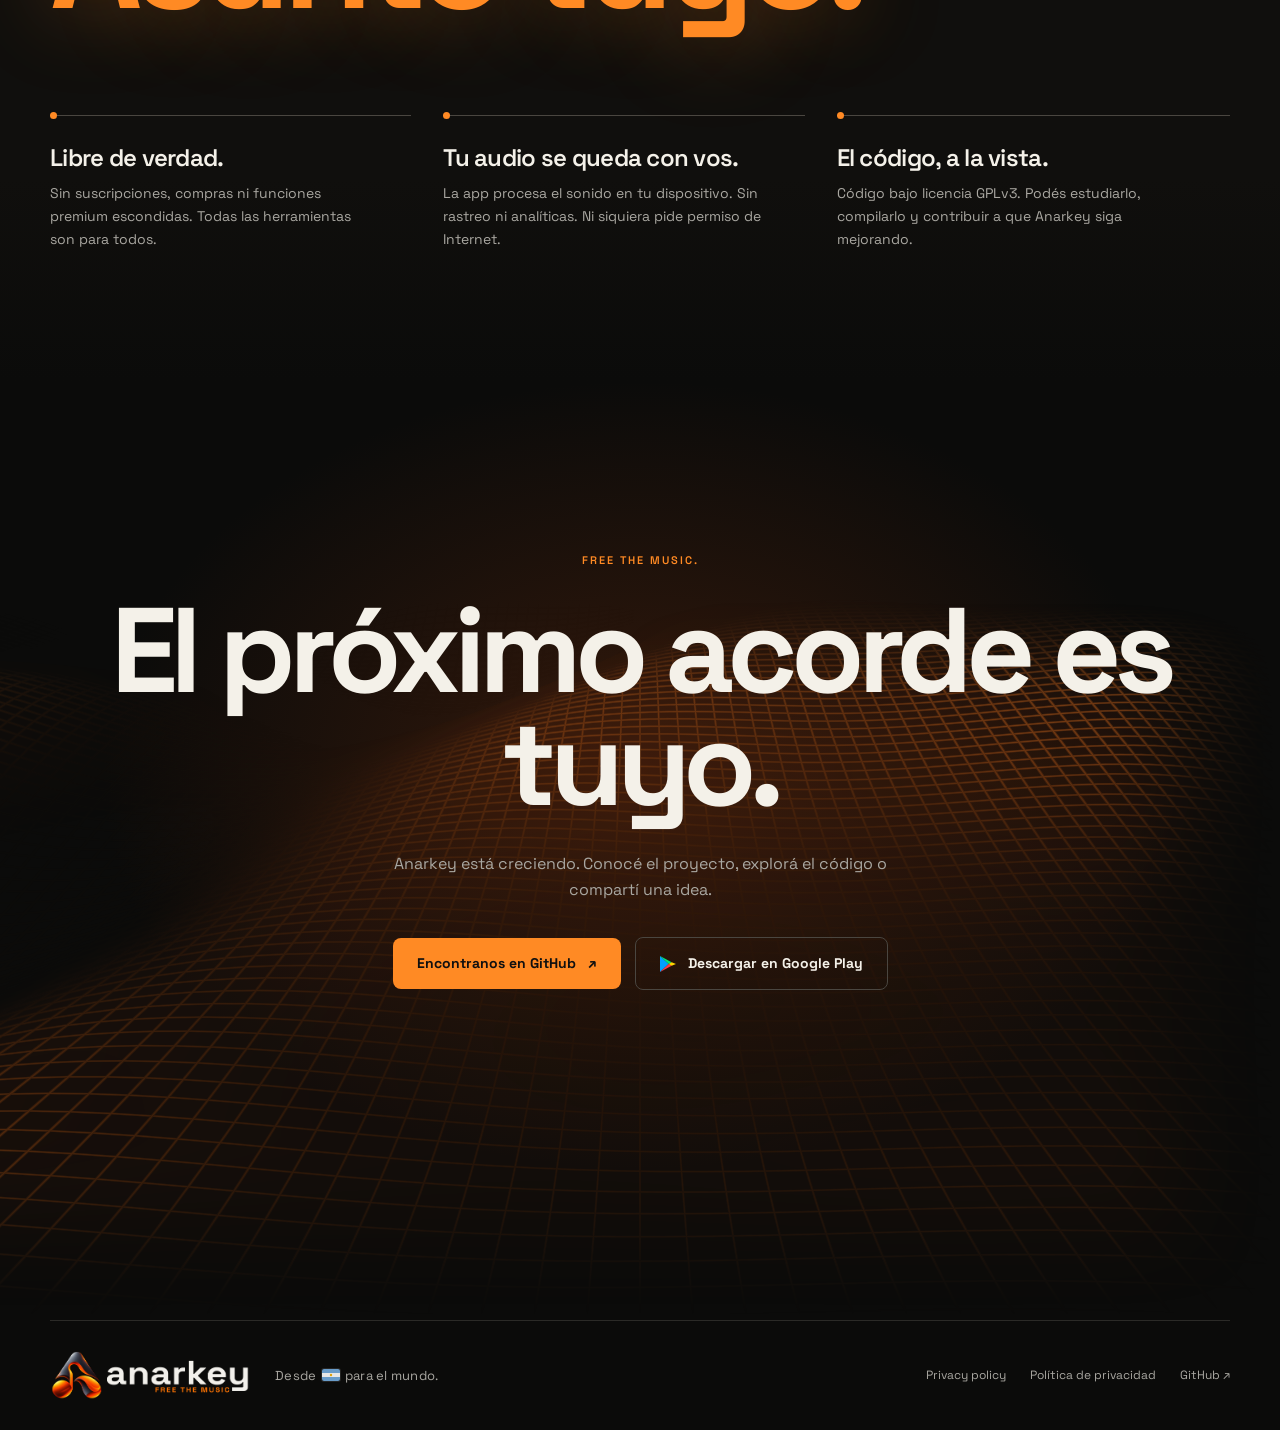
==== commit f01cabd4: "Add the Google Play icon to the download buttons and a Download link in the menu; ignore .aab and .a" ====
--- a/docs/index.html
+++ b/docs/index.html
@@ -1,7 +1,7 @@
 <!doctype html>
 <html lang="es"><head><meta charset="utf-8"><meta name="viewport" content="width=device-width, initial-scale=1"><meta name="google-play-url" content="https://play.google.com/store/apps/details?id=org.anarkey.app"><meta name="theme-color" content="#0b0b0a"><title>Anarkey — Free the music</title><meta name="description" content="Herramientas musicales gratuitas y de código abierto para Android. Afinador, grabador, canciones, acordes y metrónomo. Sin anuncios ni conexión."><link rel="icon" type="image/png" sizes="800x800" href="assets/favicon.png"><link rel="preload" href="assets/space-grotesk.ttf" as="font" type="font/ttf" crossorigin><script>document.documentElement.classList.add("js")</script><link rel="stylesheet" href="assets/site.css?v=53"><script src="assets/site.js?v=9" defer></script><script src="assets/surface.js?v=57" defer></script></head>
 <body><a class="skip" href="#main"><span data-en="Skip to content">Saltar al contenido</span></a>
-<header class="wrap header"><a class="brand" href="#" aria-label="Anarkey"><img src="assets/anarkey-logo-slogan.png" width="3921" height="960" alt="Anarkey — Free the music"></a><nav aria-label="Navegación principal"><a href="#tools"><span data-en="Tools">Herramientas</span></a><a href="#principles"><span data-en="Philosophy">Filosofía</span></a><a href="https://github.com/pablopramparo/anarkey">GitHub ↗</a><button id="language" type="button" aria-label="Switch to English" hidden>EN ↗</button></nav></header>
+<header class="wrap header"><a class="brand" href="#" aria-label="Anarkey"><img src="assets/anarkey-logo-slogan.png" width="3921" height="960" alt="Anarkey — Free the music"></a><nav aria-label="Navegación principal"><a href="#tools"><span data-en="Tools">Herramientas</span></a><a href="#principles"><span data-en="Philosophy">Filosofía</span></a><a href="https://github.com/pablopramparo/anarkey">GitHub ↗</a><a class="nav-play" data-google-play data-short aria-disabled="true"><span data-en="Download">Descargar</span></a><button id="language" type="button" aria-label="Switch to English" hidden>EN ↗</button></nav></header>
 
 <main id="main">
 <!-- HERO -->
--- a/docs/assets/site.css
+++ b/docs/assets/site.css
@@ -9,7 +9,7 @@
 .button{display:inline-flex;justify-content:center;align-items:center;gap:12px;padding:14px 24px;border-radius:8px;font-size:14px;font-weight:700;min-height:48px;transition:background .2s,transform .2s,box-shadow .2s,border-color .2s}
 .primary{background:var(--orange);color:#101010}.primary:hover{background:var(--orange-hi);color:#101010;transform:translateY(-2px);box-shadow:0 10px 30px #ff8a2440}
 .ghost{border:1px solid #4a4640;color:var(--fg)}.ghost:hover{border-color:var(--orange);transform:translateY(-2px)}
-.play-link[aria-disabled="true"]{background:#1d1c1a;border:1px solid var(--line);color:var(--muted);cursor:default;transform:none;box-shadow:none}.play-link[href]::before{content:'▶';font-size:11px}
+.play-link[aria-disabled="true"]{background:#1d1c1a;border:1px solid var(--line);color:var(--muted);cursor:default;transform:none;box-shadow:none}.play-link[href]::before{content:'';width:16px;height:16px;flex-shrink:0;background:url("data:image/svg+xml,%3Csvg xmlns='http://www.w3.org/2000/svg' viewBox='0 0 24 24'%3E%3Cpath fill='%2300a0ff' d='M0 0l13 12L0 24z'/%3E%3Cpath fill='%2300e676' d='M0 0l17.5 9.5L13 12z'/%3E%3Cpath fill='%23ff3a44' d='M0 24l17.5-9.5L13 12z'/%3E%3Cpath fill='%23ffd500' d='M17.5 9.5L24 12l-6.5 2.5L13 12z'/%3E%3C/svg%3E") center/contain no-repeat}.header nav>a.nav-play{padding:10px 16px;border:1px solid var(--orange);border-radius:6px;color:var(--orange);font-weight:700}.header nav>a.nav-play:hover{background:var(--orange);color:#101010}.header nav>a.nav-play[aria-disabled]{display:none}
 .actions{display:flex;align-items:center;flex-wrap:wrap;gap:14px;margin-top:34px}
 
 /* ---------- Phones and screenshot fragments ---------- */
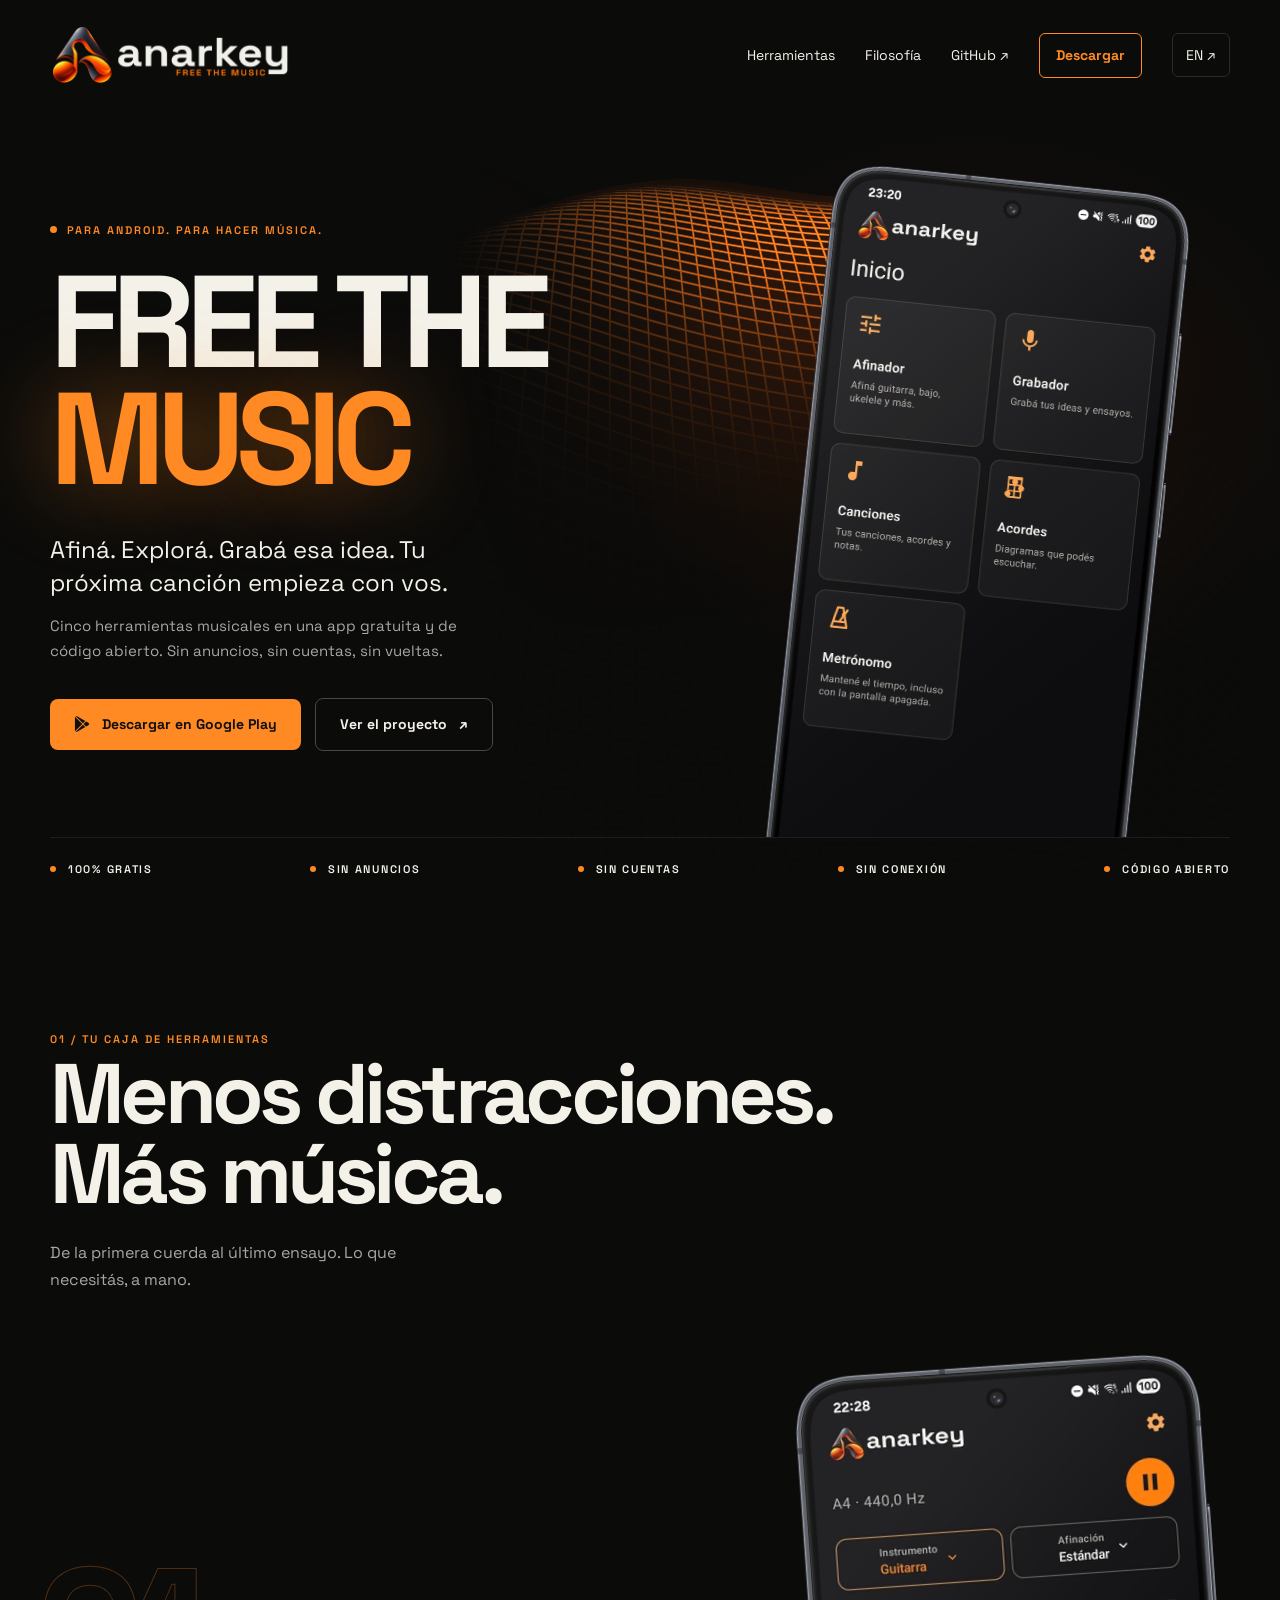
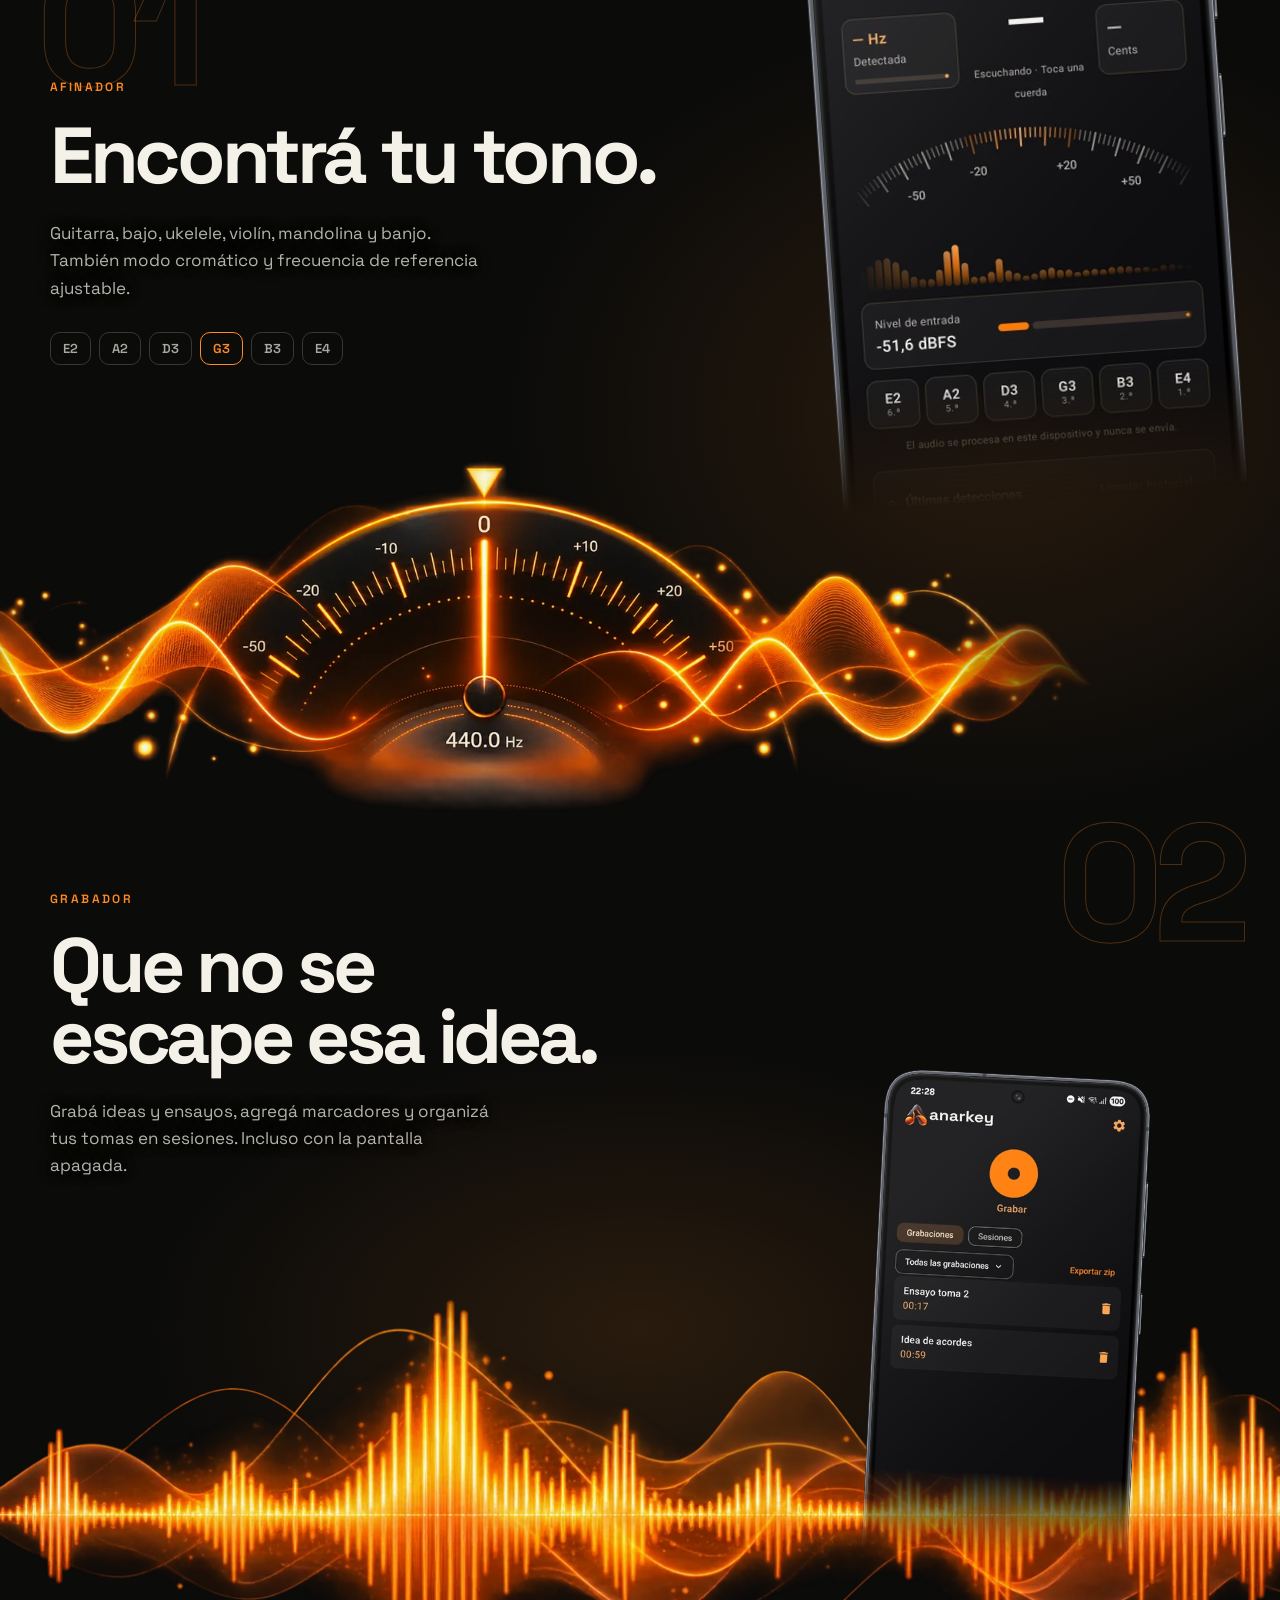
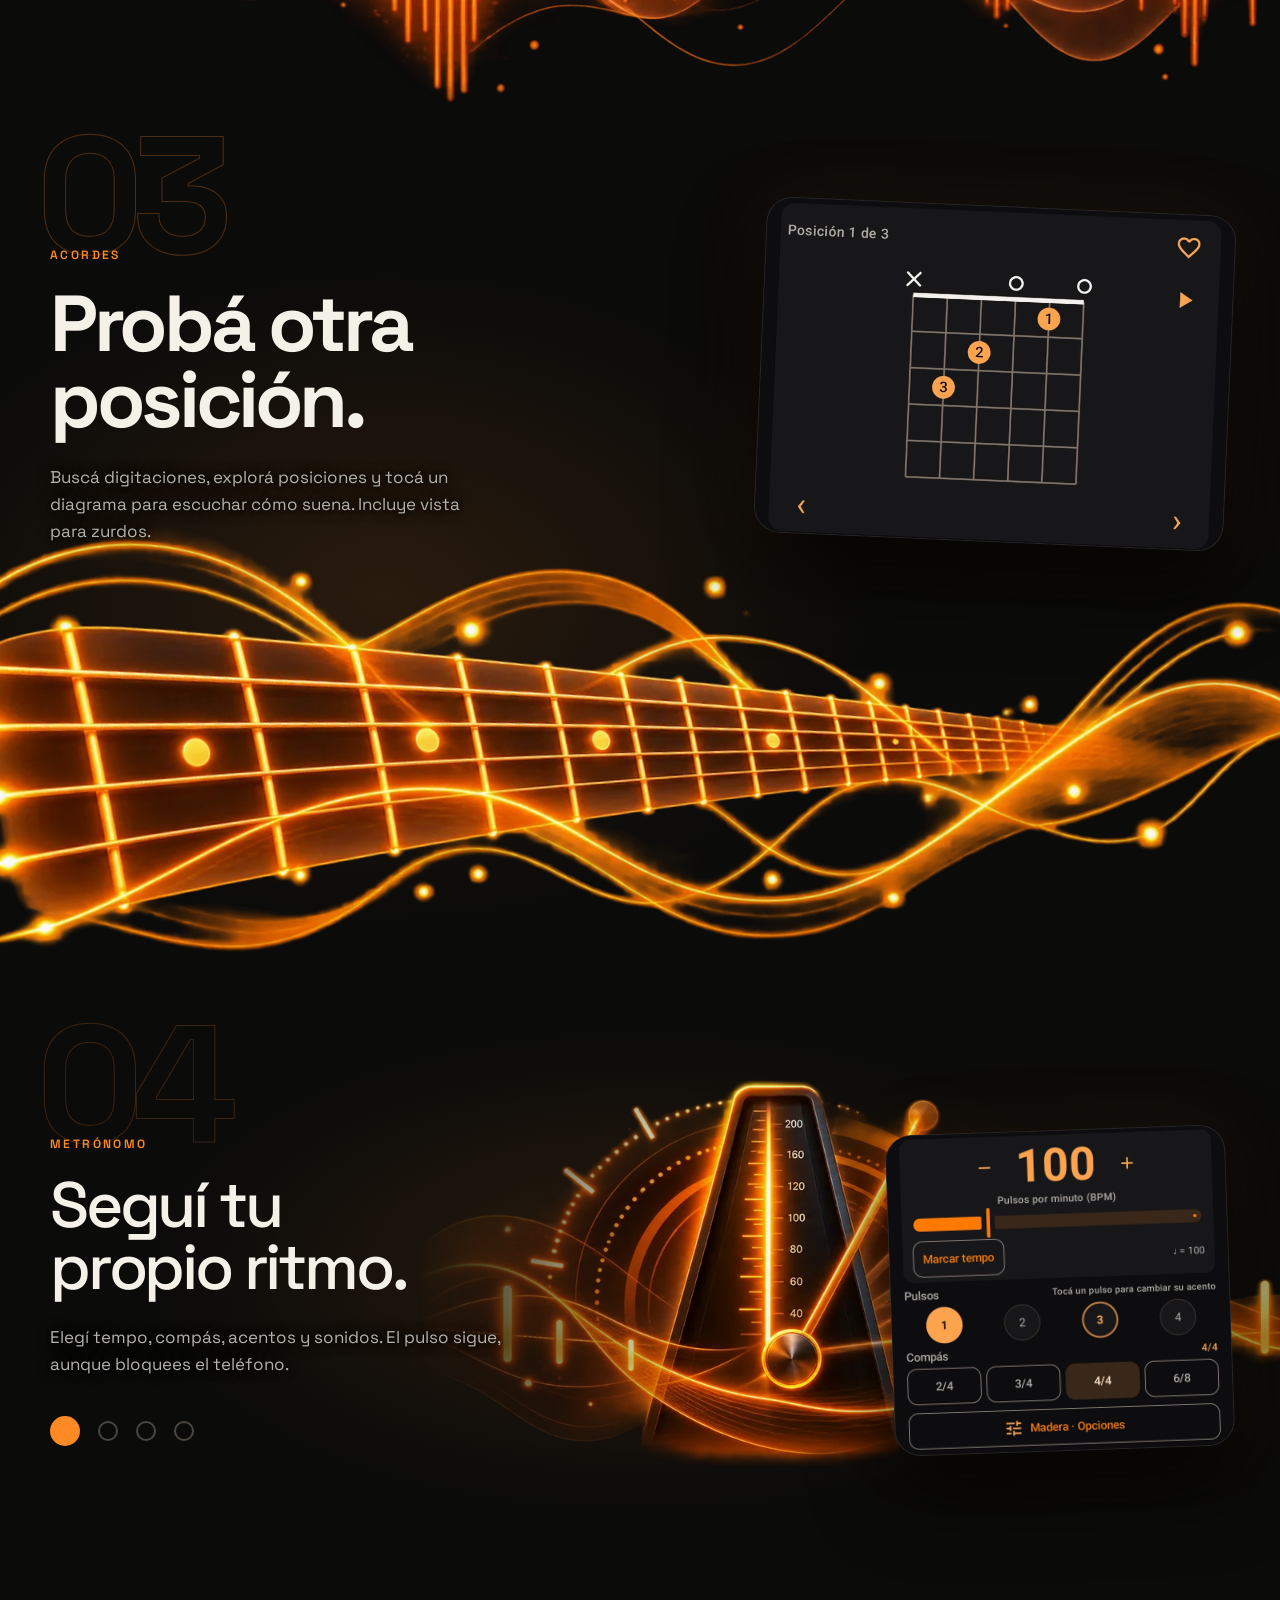
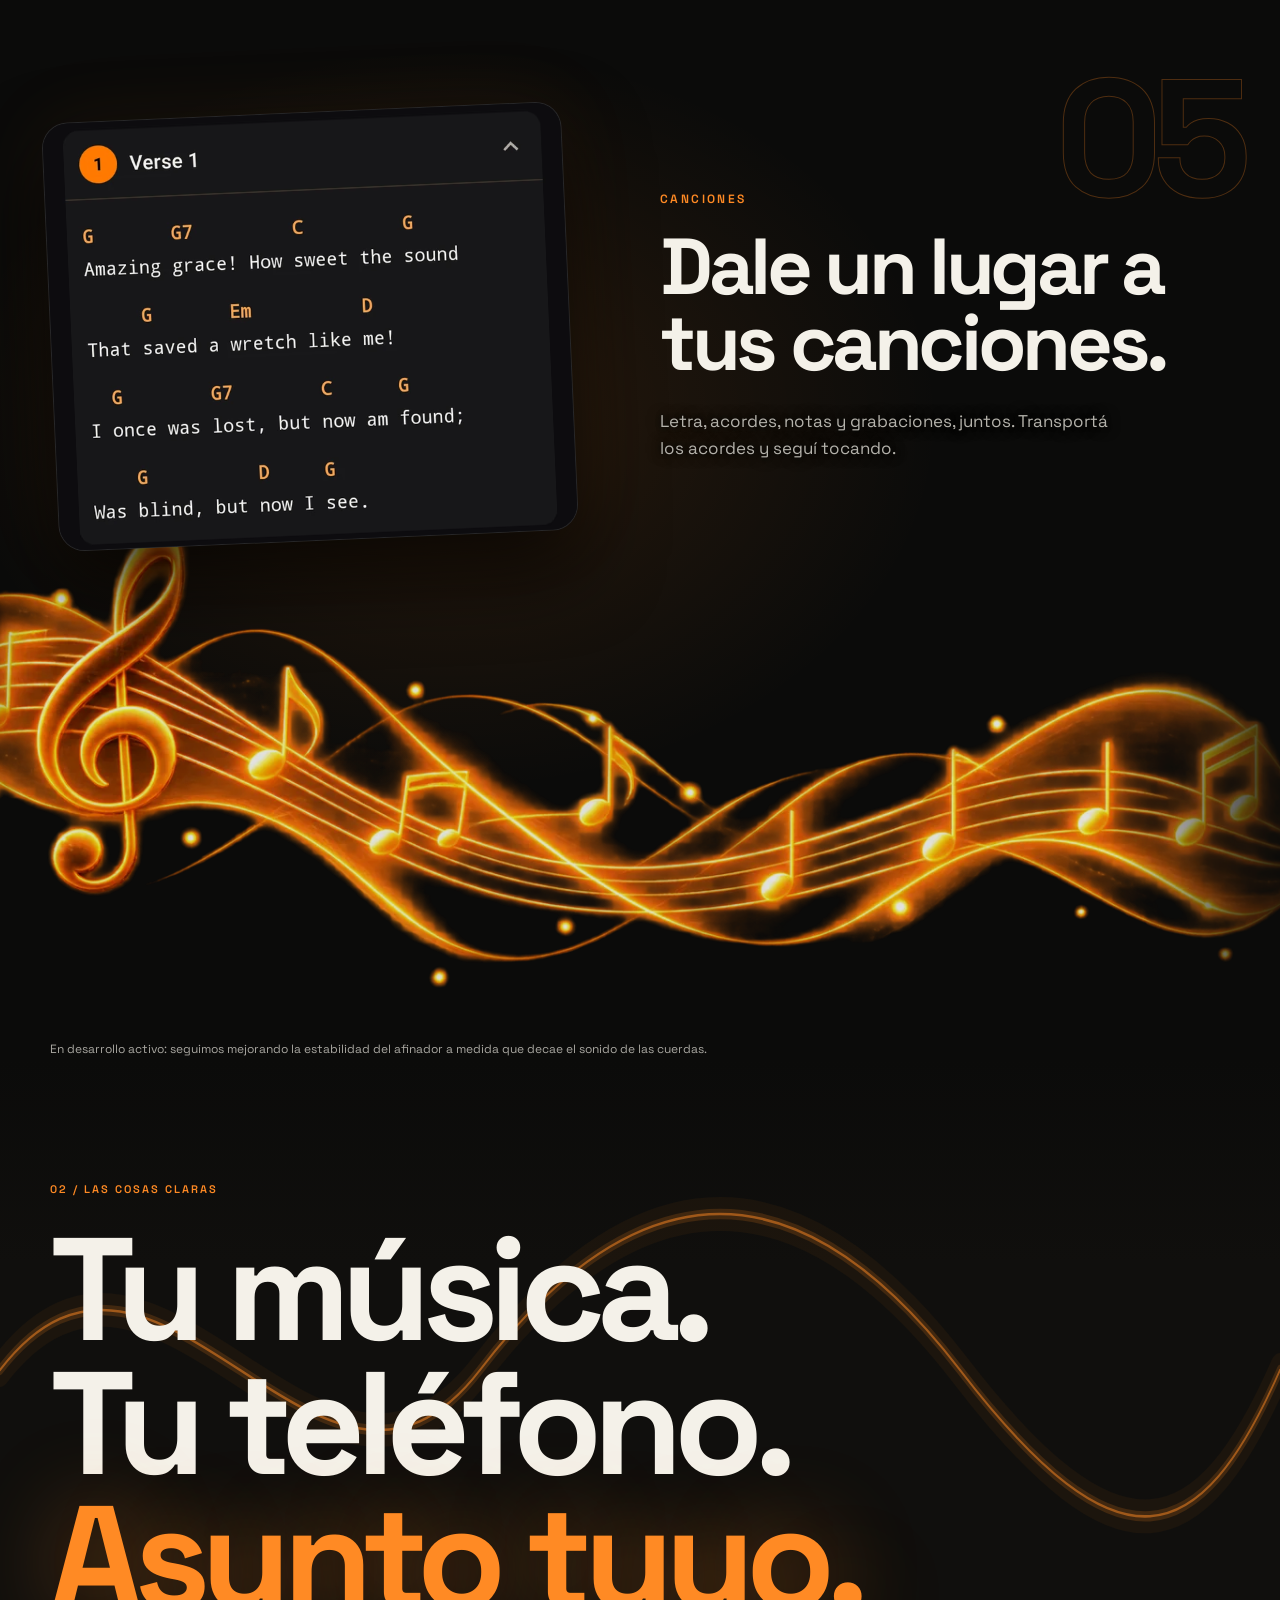
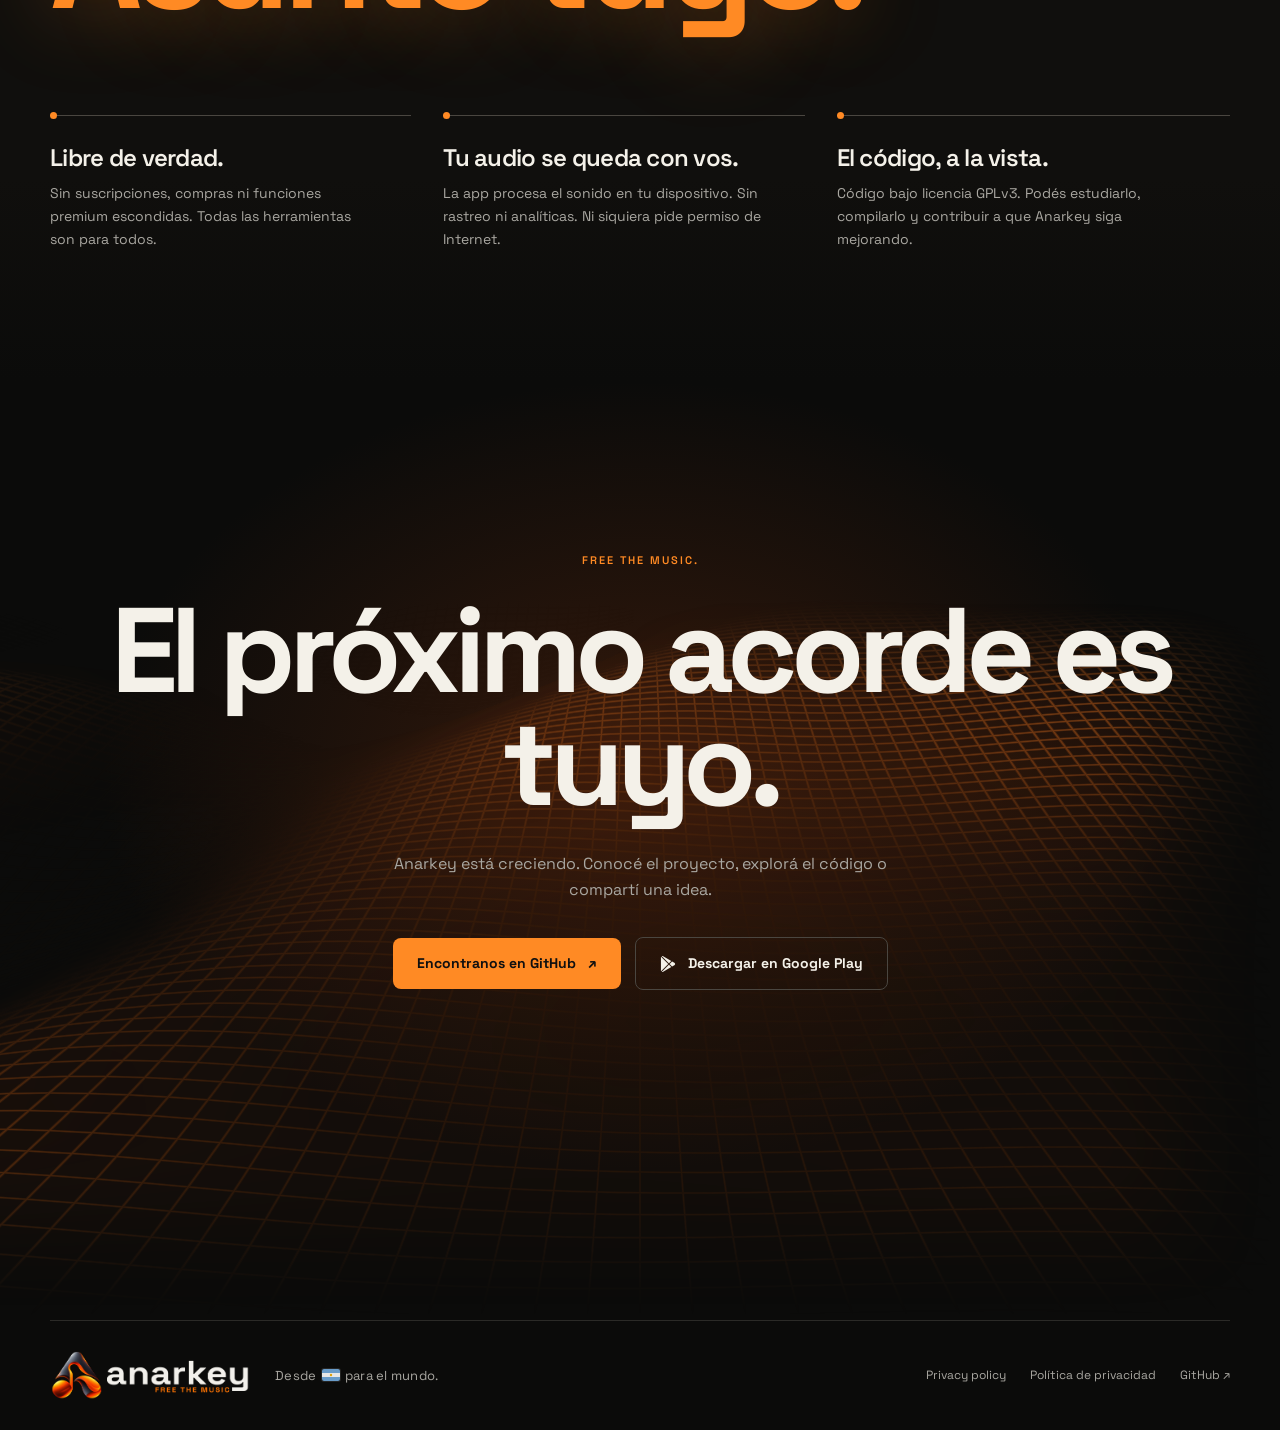
==== commit 73ada7ec: "Open the GitHub links in a new tab" ====
--- a/docs/index.html
+++ b/docs/index.html
@@ -1,7 +1,7 @@
 <!doctype html>
 <html lang="es"><head><meta charset="utf-8"><meta name="viewport" content="width=device-width, initial-scale=1"><meta name="google-play-url" content="https://play.google.com/store/apps/details?id=org.anarkey.app"><meta name="theme-color" content="#0b0b0a"><title>Anarkey — Free the music</title><meta name="description" content="Herramientas musicales gratuitas y de código abierto para Android. Afinador, grabador, canciones, acordes y metrónomo. Sin anuncios ni conexión."><link rel="icon" type="image/png" sizes="800x800" href="assets/favicon.png"><link rel="preload" href="assets/space-grotesk.ttf" as="font" type="font/ttf" crossorigin><script>document.documentElement.classList.add("js")</script><link rel="stylesheet" href="assets/site.css?v=53"><script src="assets/site.js?v=9" defer></script><script src="assets/surface.js?v=57" defer></script></head>
 <body><a class="skip" href="#main"><span data-en="Skip to content">Saltar al contenido</span></a>
-<header class="wrap header"><a class="brand" href="#" aria-label="Anarkey"><img src="assets/anarkey-logo-slogan.png" width="3921" height="960" alt="Anarkey — Free the music"></a><nav aria-label="Navegación principal"><a href="#tools"><span data-en="Tools">Herramientas</span></a><a href="#principles"><span data-en="Philosophy">Filosofía</span></a><a href="https://github.com/pablopramparo/anarkey">GitHub ↗</a><a class="nav-play" data-google-play data-short aria-disabled="true"><span data-en="Download">Descargar</span></a><button id="language" type="button" aria-label="Switch to English" hidden>EN ↗</button></nav></header>
+<header class="wrap header"><a class="brand" href="#" aria-label="Anarkey"><img src="assets/anarkey-logo-slogan.png" width="3921" height="960" alt="Anarkey — Free the music"></a><nav aria-label="Navegación principal"><a href="#tools"><span data-en="Tools">Herramientas</span></a><a href="#principles"><span data-en="Philosophy">Filosofía</span></a><a href="https://github.com/pablopramparo/anarkey" target="_blank" rel="noopener">GitHub ↗</a><a class="nav-play" data-google-play data-short aria-disabled="true"><span data-en="Download">Descargar</span></a><button id="language" type="button" aria-label="Switch to English" hidden>EN ↗</button></nav></header>
 
 <main id="main">
 <!-- HERO -->
@@ -15,7 +15,7 @@
       <p class="hero-detail"><span data-en="Five music tools in one free, open-source app. No ads, no accounts, no nonsense.">Cinco herramientas musicales en una app gratuita y de código abierto. Sin anuncios, sin cuentas, sin vueltas.</span></p>
       <div class="actions">
         <a class="button primary play-link" data-google-play aria-disabled="true"><span data-en="Coming soon on Google Play">Próximamente en Google Play</span></a>
-        <a class="button ghost" href="https://github.com/pablopramparo/anarkey"><span data-en="View the project">Ver el proyecto</span> ↗</a>
+        <a class="button ghost" href="https://github.com/pablopramparo/anarkey" target="_blank" rel="noopener"><span data-en="View the project">Ver el proyecto</span> ↗</a>
       </div>
     </div>
     <div class="hero-art">
@@ -131,8 +131,8 @@
     <p class="eyebrow">FREE THE MUSIC.</p>
     <h2><span data-en="The next chord is yours.">El próximo acorde es tuyo.</span></h2>
     <p class="closing-sub"><span data-en="Anarkey is growing. Explore the project, browse the code or share an idea.">Anarkey está creciendo. Conocé el proyecto, explorá el código o compartí una idea.</span></p>
-    <div class="actions"><a class="button primary" href="https://github.com/pablopramparo/anarkey"><span data-en="Find us on GitHub">Encontranos en GitHub</span> ↗</a><a class="button ghost play-link" data-google-play aria-disabled="true"><span data-en="Coming soon on Google Play">Próximamente en Google Play</span></a></div>
+    <div class="actions"><a class="button primary" href="https://github.com/pablopramparo/anarkey" target="_blank" rel="noopener"><span data-en="Find us on GitHub">Encontranos en GitHub</span> ↗</a><a class="button ghost play-link" data-google-play aria-disabled="true"><span data-en="Coming soon on Google Play">Próximamente en Google Play</span></a></div>
   </div>
 </section>
 </main>
-<footer class="wrap footer"><a class="brand" href="#"><img src="assets/anarkey-logo-slogan.png" width="3921" height="960" alt="Anarkey — Free the music" loading="lazy"></a><p class="origin"><span data-en="From">Desde</span> <span class="flag" role="img" aria-label="Argentina"><svg viewBox="0 0 18 12" width="18" height="12" aria-hidden="true" focusable="false"><rect width="18" height="12" fill="#74acdf"/><rect y="4" width="18" height="4" fill="#fff"/><circle cx="9" cy="6" r="1.2" fill="#f6b40e"/></svg></span> <span data-en="to the world.">para el mundo.</span></p><div><a href="privacy/" lang="en">Privacy policy</a><a href="privacy/es/" lang="es">Política de privacidad</a><a href="https://github.com/pablopramparo/anarkey">GitHub ↗</a></div></footer></body></html>
+<footer class="wrap footer"><a class="brand" href="#"><img src="assets/anarkey-logo-slogan.png" width="3921" height="960" alt="Anarkey — Free the music" loading="lazy"></a><p class="origin"><span data-en="From">Desde</span> <span class="flag" role="img" aria-label="Argentina"><svg viewBox="0 0 18 12" width="18" height="12" aria-hidden="true" focusable="false"><rect width="18" height="12" fill="#74acdf"/><rect y="4" width="18" height="4" fill="#fff"/><circle cx="9" cy="6" r="1.2" fill="#f6b40e"/></svg></span> <span data-en="to the world.">para el mundo.</span></p><div><a href="privacy/" lang="en">Privacy policy</a><a href="privacy/es/" lang="es">Política de privacidad</a><a href="https://github.com/pablopramparo/anarkey" target="_blank" rel="noopener">GitHub ↗</a></div></footer></body></html>
--- a/docs/assets/site.css
+++ b/docs/assets/site.css
@@ -9,7 +9,7 @@
 .button{display:inline-flex;justify-content:center;align-items:center;gap:12px;padding:14px 24px;border-radius:8px;font-size:14px;font-weight:700;min-height:48px;transition:background .2s,transform .2s,box-shadow .2s,border-color .2s}
 .primary{background:var(--orange);color:#101010}.primary:hover{background:var(--orange-hi);color:#101010;transform:translateY(-2px);box-shadow:0 10px 30px #ff8a2440}
 .ghost{border:1px solid #4a4640;color:var(--fg)}.ghost:hover{border-color:var(--orange);transform:translateY(-2px)}
-.play-link[aria-disabled="true"]{background:#1d1c1a;border:1px solid var(--line);color:var(--muted);cursor:default;transform:none;box-shadow:none}.play-link[href]::before{content:'';width:16px;height:16px;flex-shrink:0;background:url("data:image/svg+xml,%3Csvg xmlns='http://www.w3.org/2000/svg' viewBox='0 0 24 24'%3E%3Cpath fill='%2300a0ff' d='M0 0l13 12L0 24z'/%3E%3Cpath fill='%2300e676' d='M0 0l17.5 9.5L13 12z'/%3E%3Cpath fill='%23ff3a44' d='M0 24l17.5-9.5L13 12z'/%3E%3Cpath fill='%23ffd500' d='M17.5 9.5L24 12l-6.5 2.5L13 12z'/%3E%3C/svg%3E") center/contain no-repeat}.header nav>a.nav-play{padding:10px 16px;border:1px solid var(--orange);border-radius:6px;color:var(--orange);font-weight:700}.header nav>a.nav-play:hover{background:var(--orange);color:#101010}.header nav>a.nav-play[aria-disabled]{display:none}
+.play-link[aria-disabled="true"]{background:#1d1c1a;border:1px solid var(--line);color:var(--muted);cursor:default;transform:none;box-shadow:none}.play-link[href]::before{content:'';width:16px;height:16px;flex-shrink:0;background:currentColor;-webkit-mask:url(google-play-icon.png) center/contain no-repeat;mask:url(google-play-icon.png) center/contain no-repeat}.header nav>a.nav-play{padding:10px 16px;border:1px solid var(--orange);border-radius:6px;color:var(--orange);font-weight:700}.header nav>a.nav-play:hover{background:var(--orange);color:#101010}.header nav>a.nav-play[aria-disabled]{display:none}
 .actions{display:flex;align-items:center;flex-wrap:wrap;gap:14px;margin-top:34px}
 
 /* ---------- Phones and screenshot fragments ---------- */
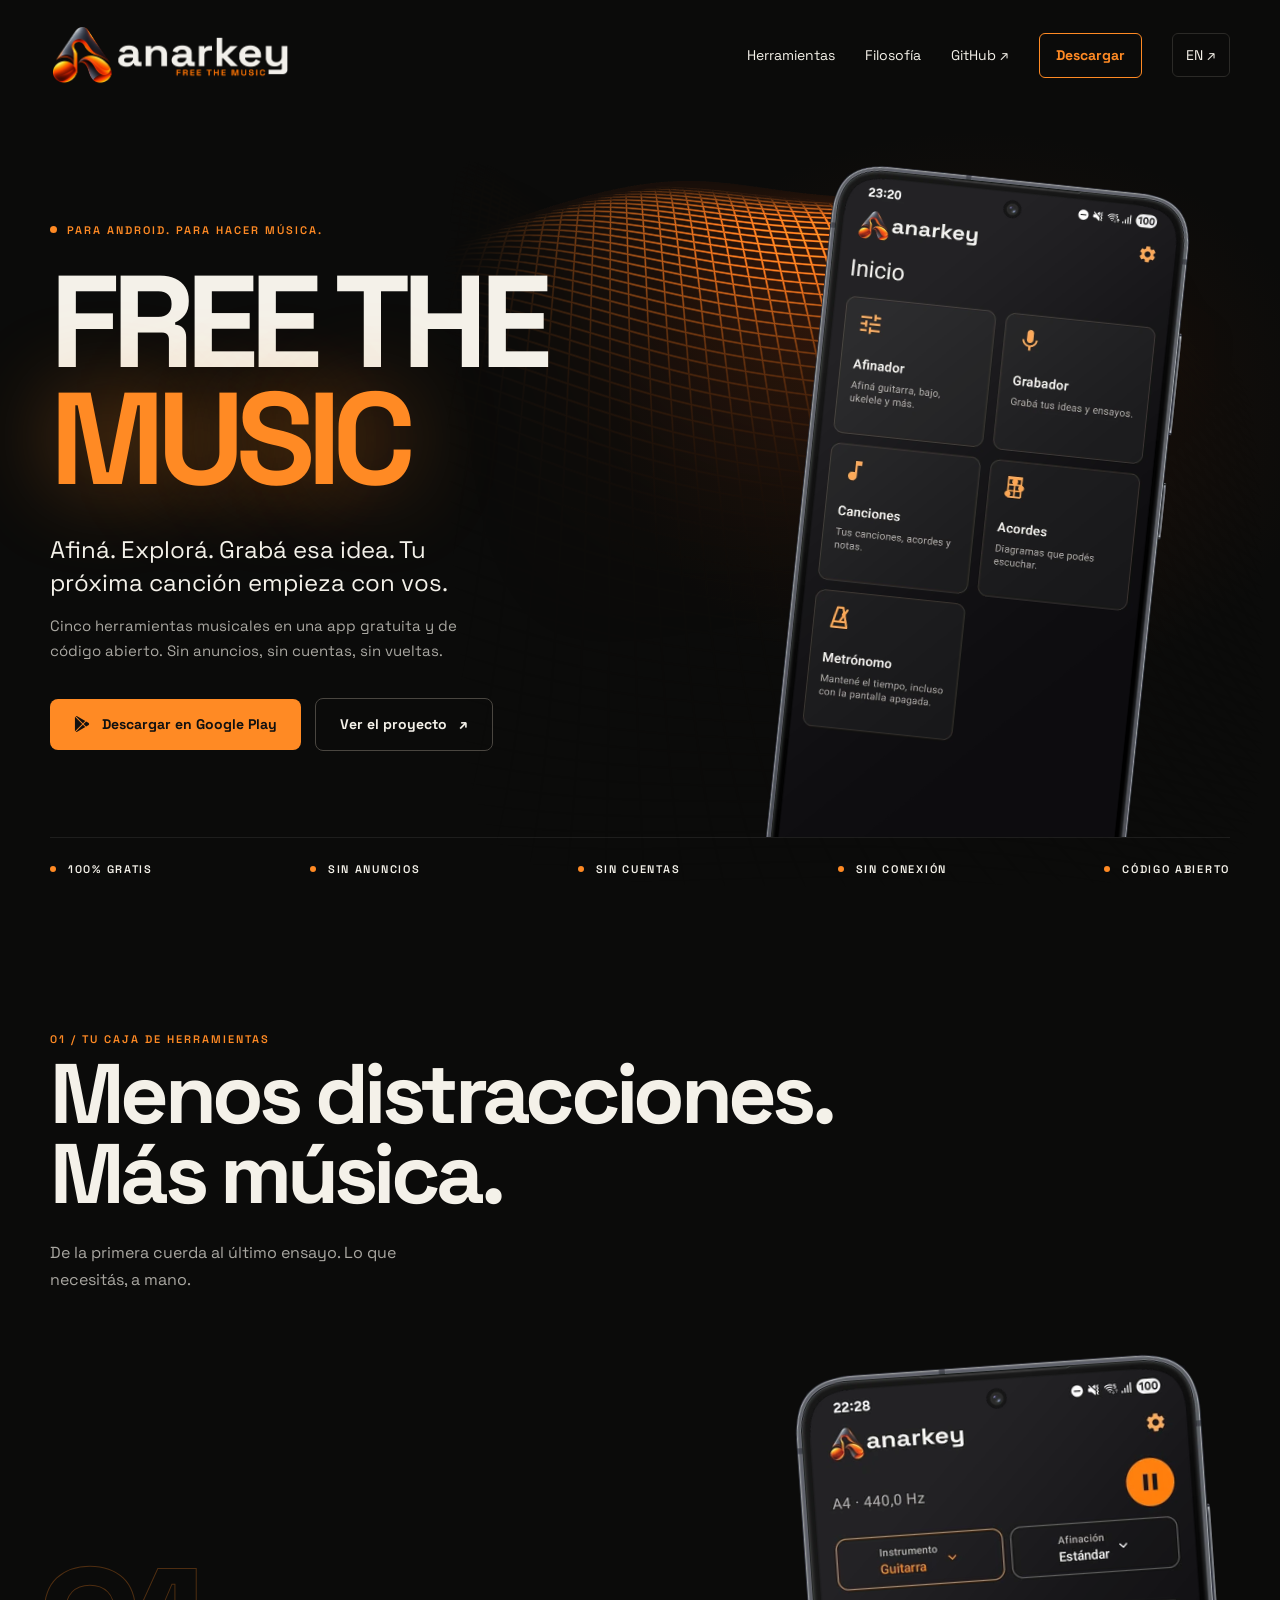
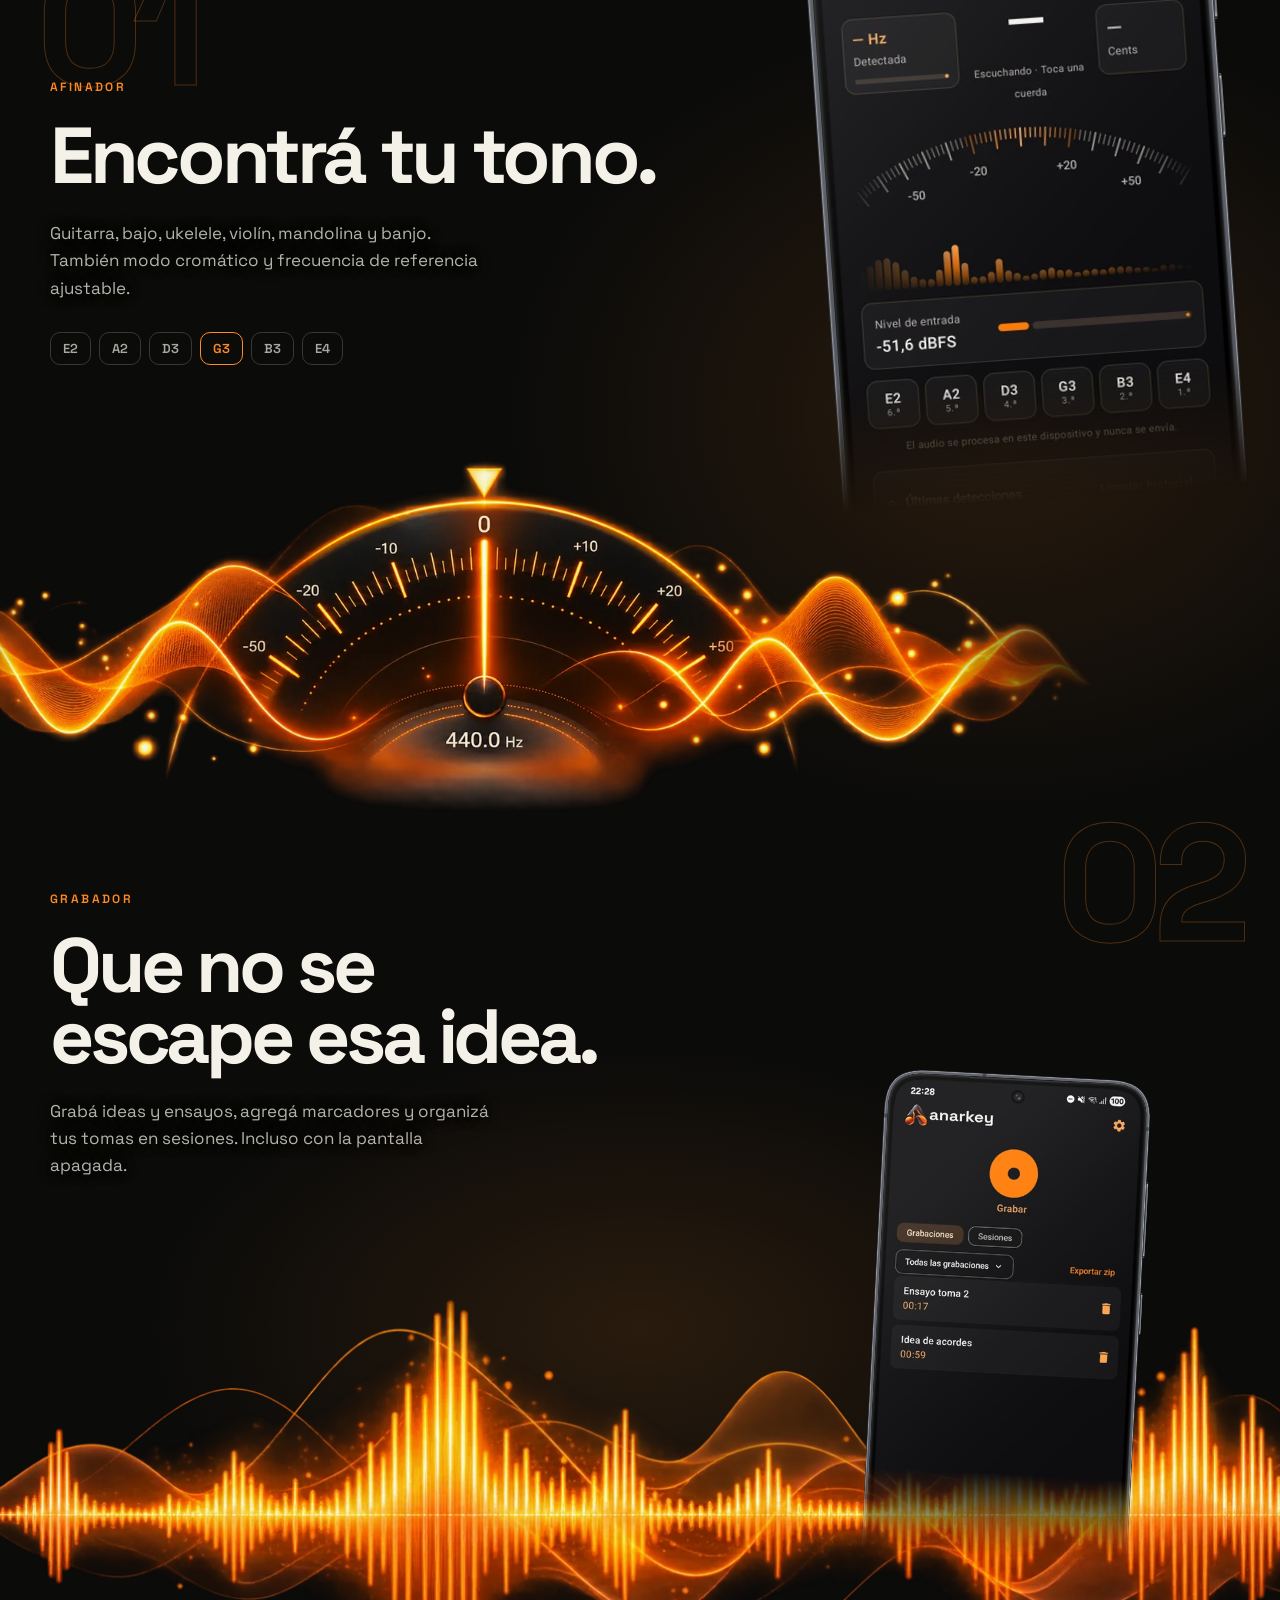
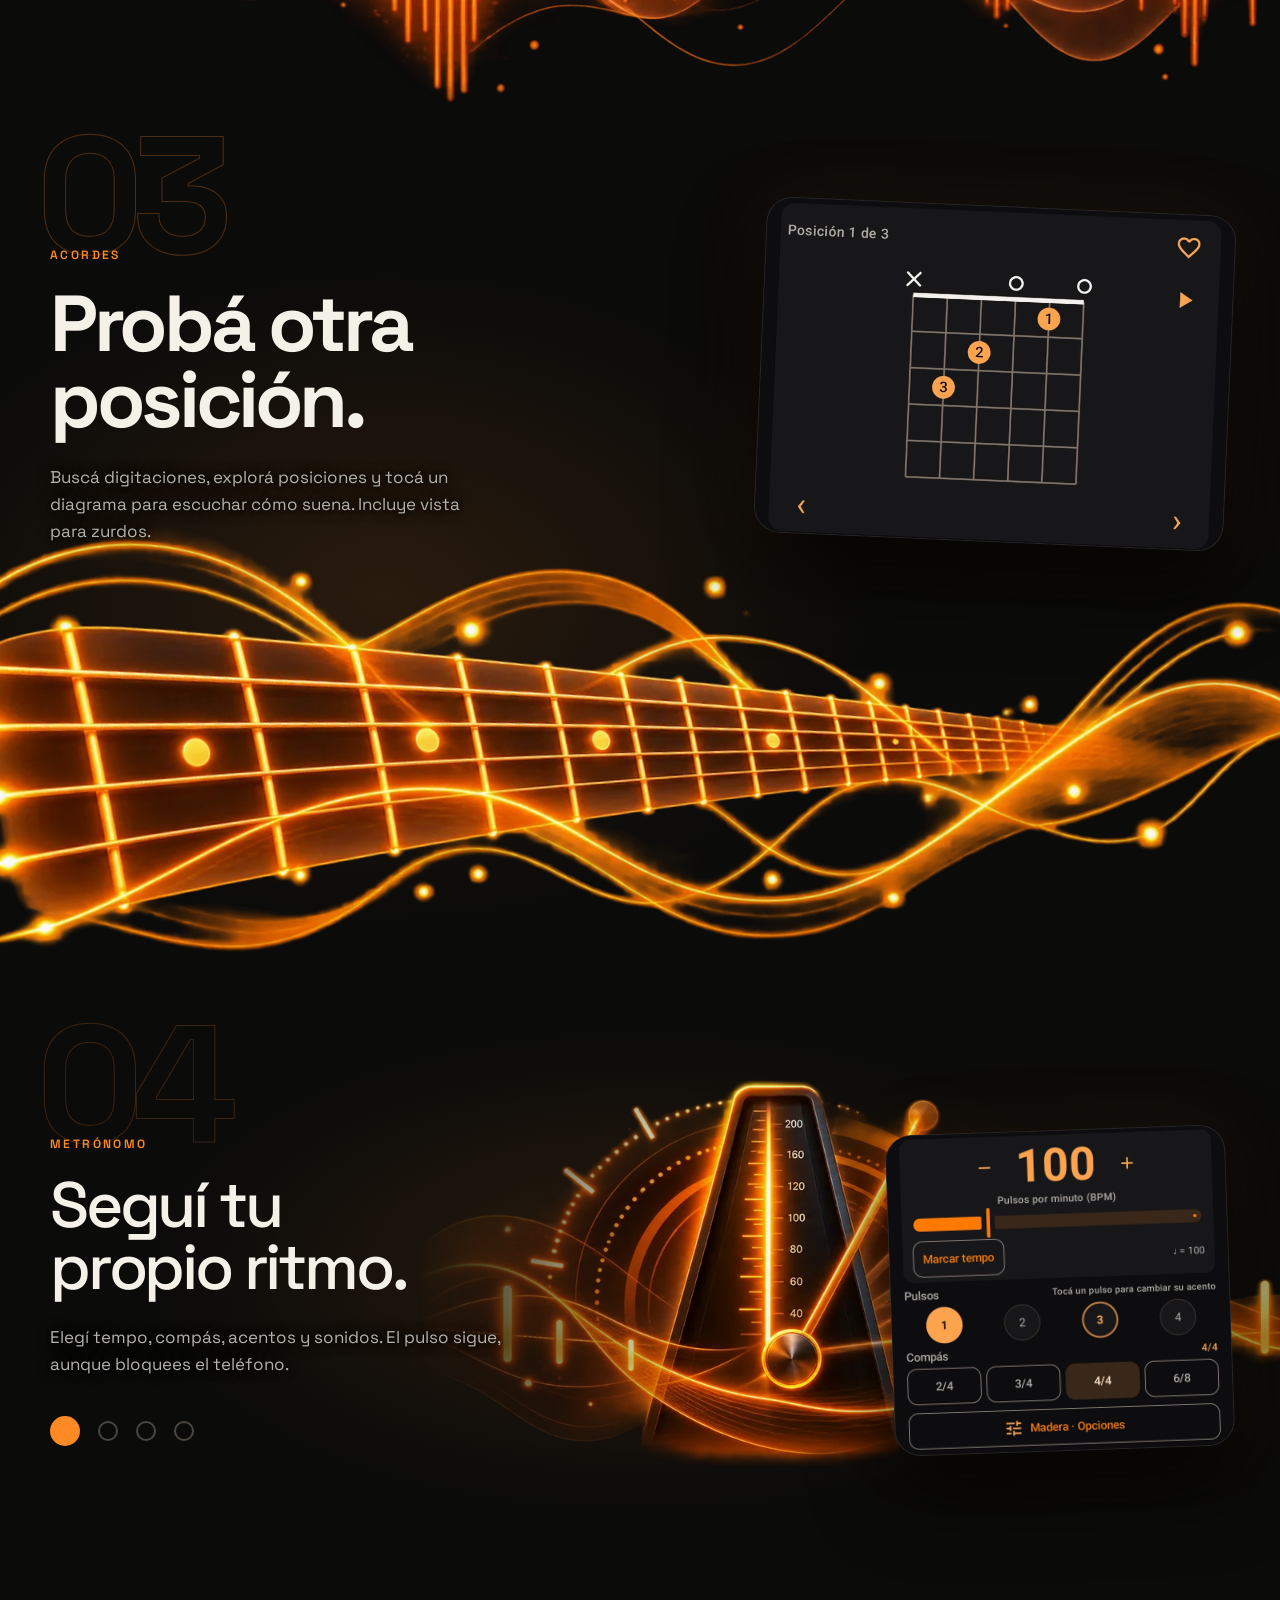
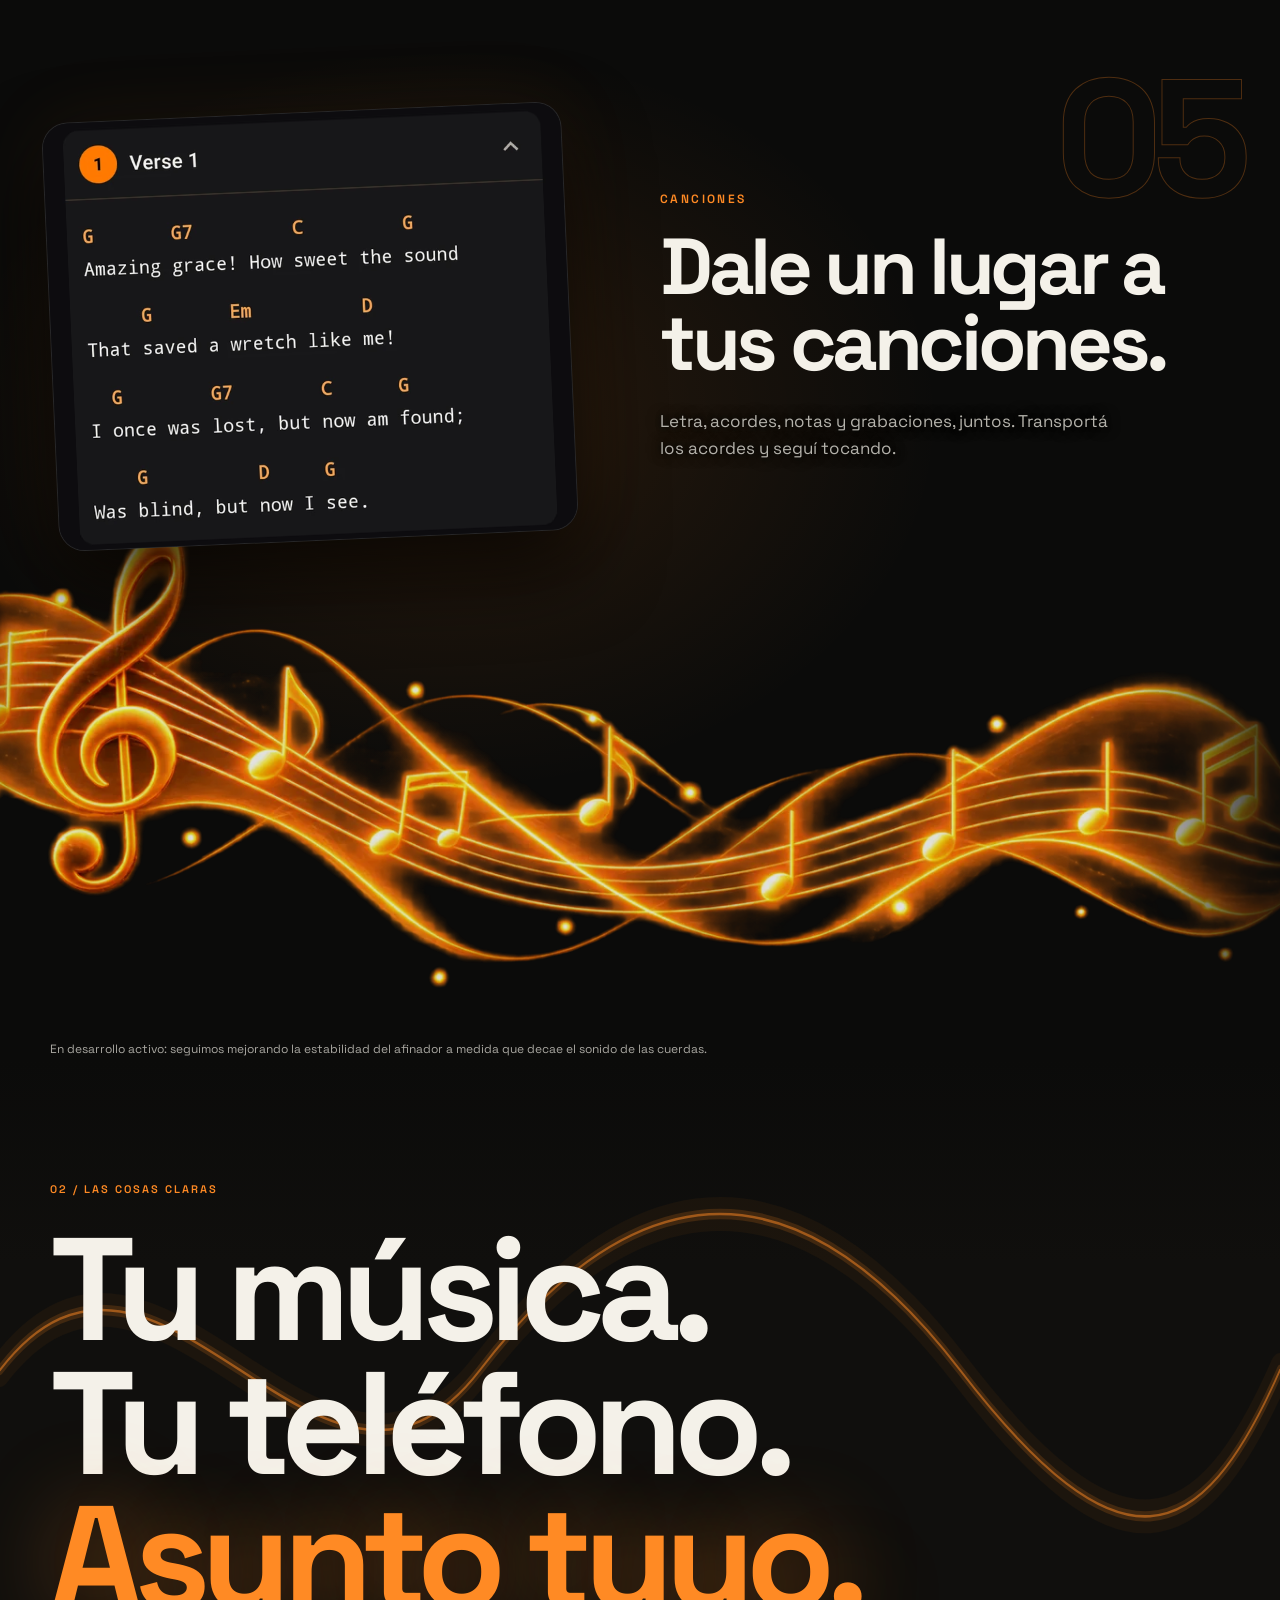
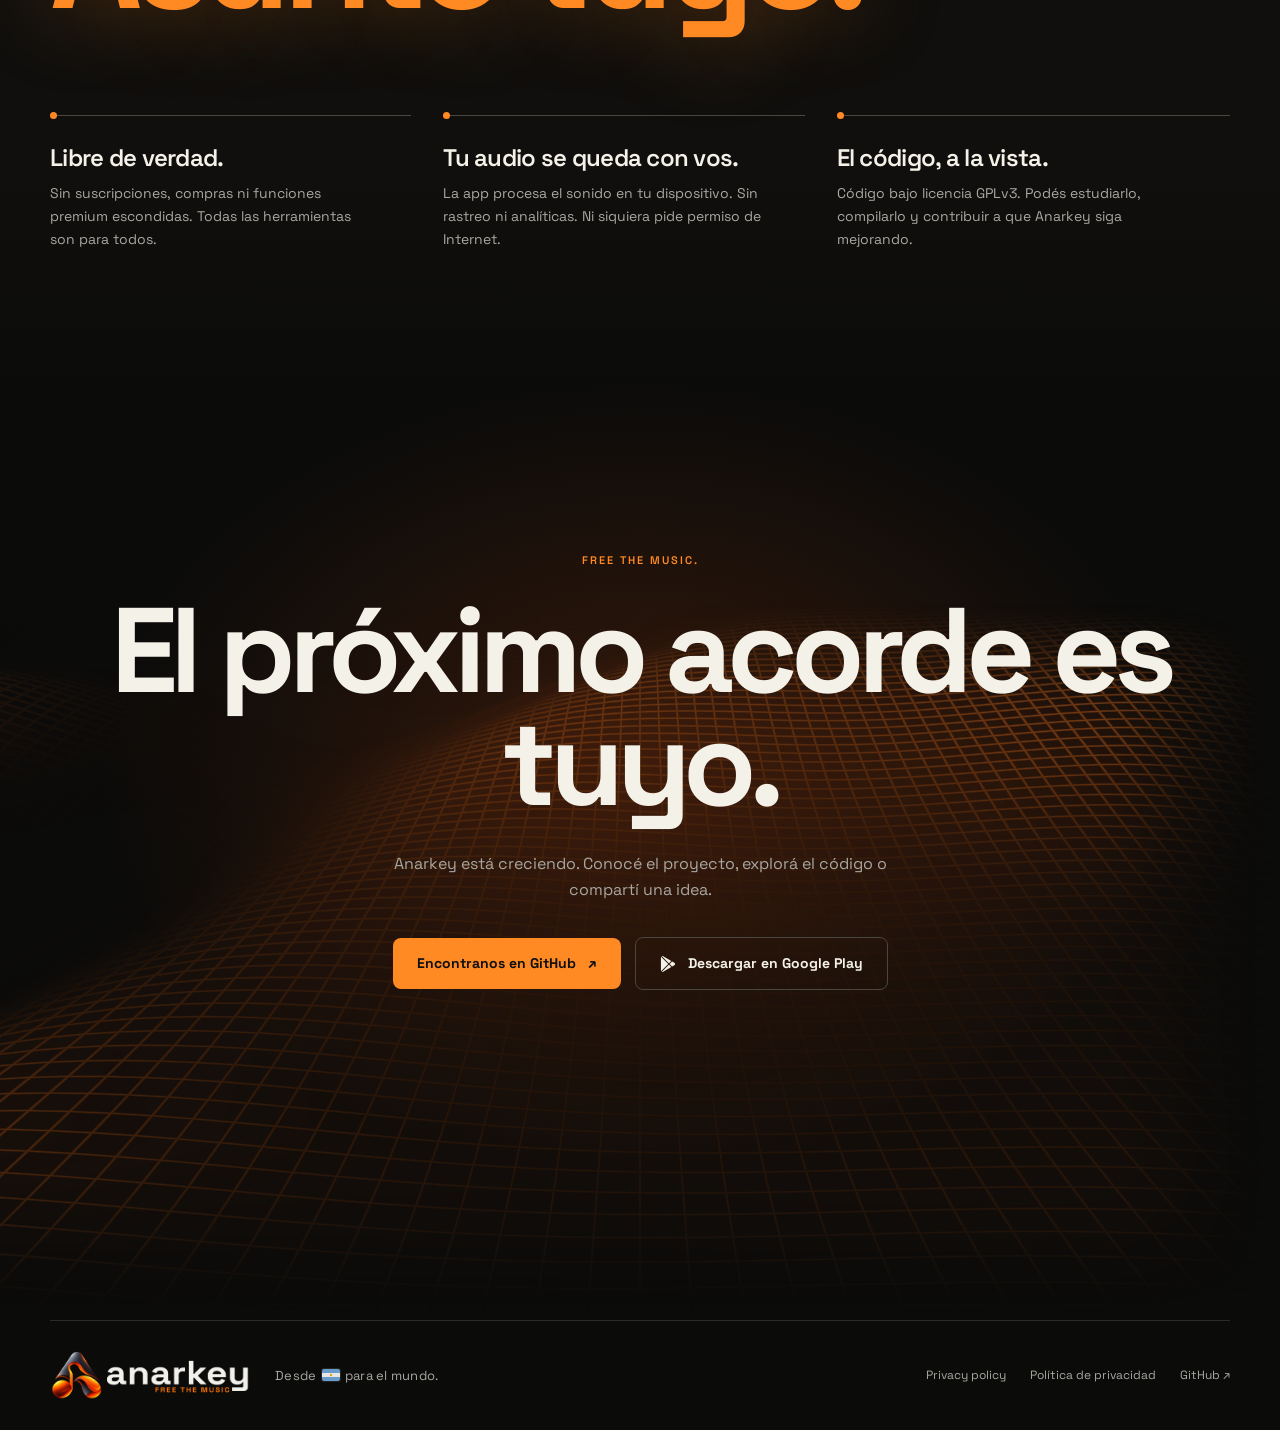
==== commit 13f38281: "Add canonical and hreflang links" ====
--- a/docs/index.html
+++ b/docs/index.html
@@ -1,5 +1,5 @@
 <!doctype html>
-<html lang="es"><head><meta charset="utf-8"><meta name="viewport" content="width=device-width, initial-scale=1"><meta name="google-play-url" content="https://play.google.com/store/apps/details?id=org.anarkey.app"><meta name="theme-color" content="#0b0b0a"><title>Anarkey — Free the music</title><meta name="description" content="Herramientas musicales gratuitas y de código abierto para Android. Afinador, grabador, canciones, acordes y metrónomo. Sin anuncios ni conexión."><link rel="icon" type="image/png" sizes="800x800" href="assets/favicon.png"><link rel="preload" href="assets/space-grotesk.ttf" as="font" type="font/ttf" crossorigin><script>document.documentElement.classList.add("js")</script><link rel="stylesheet" href="assets/site.css?v=53"><script src="assets/site.js?v=9" defer></script><script src="assets/surface.js?v=57" defer></script></head>
+<html lang="es"><head><meta charset="utf-8"><meta name="viewport" content="width=device-width, initial-scale=1"><meta name="google-play-url" content="https://play.google.com/store/apps/details?id=org.anarkey.app"><meta name="theme-color" content="#0b0b0a"><title>Anarkey — Free the music</title><link rel="canonical" href="https://pablopramparo.github.io/anarkey/"><meta name="description" content="Herramientas musicales gratuitas y de código abierto para Android. Afinador, grabador, canciones, acordes y metrónomo. Sin anuncios ni conexión."><link rel="icon" type="image/png" sizes="800x800" href="assets/favicon.png"><link rel="preload" href="assets/space-grotesk.ttf" as="font" type="font/ttf" crossorigin><script>document.documentElement.classList.add("js")</script><link rel="stylesheet" href="assets/site.css?v=53"><script src="assets/site.js?v=9" defer></script><script src="assets/surface.js?v=57" defer></script></head>
 <body><a class="skip" href="#main"><span data-en="Skip to content">Saltar al contenido</span></a>
 <header class="wrap header"><a class="brand" href="#" aria-label="Anarkey"><img src="assets/anarkey-logo-slogan.png" width="3921" height="960" alt="Anarkey — Free the music"></a><nav aria-label="Navegación principal"><a href="#tools"><span data-en="Tools">Herramientas</span></a><a href="#principles"><span data-en="Philosophy">Filosofía</span></a><a href="https://github.com/pablopramparo/anarkey" target="_blank" rel="noopener">GitHub ↗</a><a class="nav-play" data-google-play data-short aria-disabled="true"><span data-en="Download">Descargar</span></a><button id="language" type="button" aria-label="Switch to English" hidden>EN ↗</button></nav></header>
 
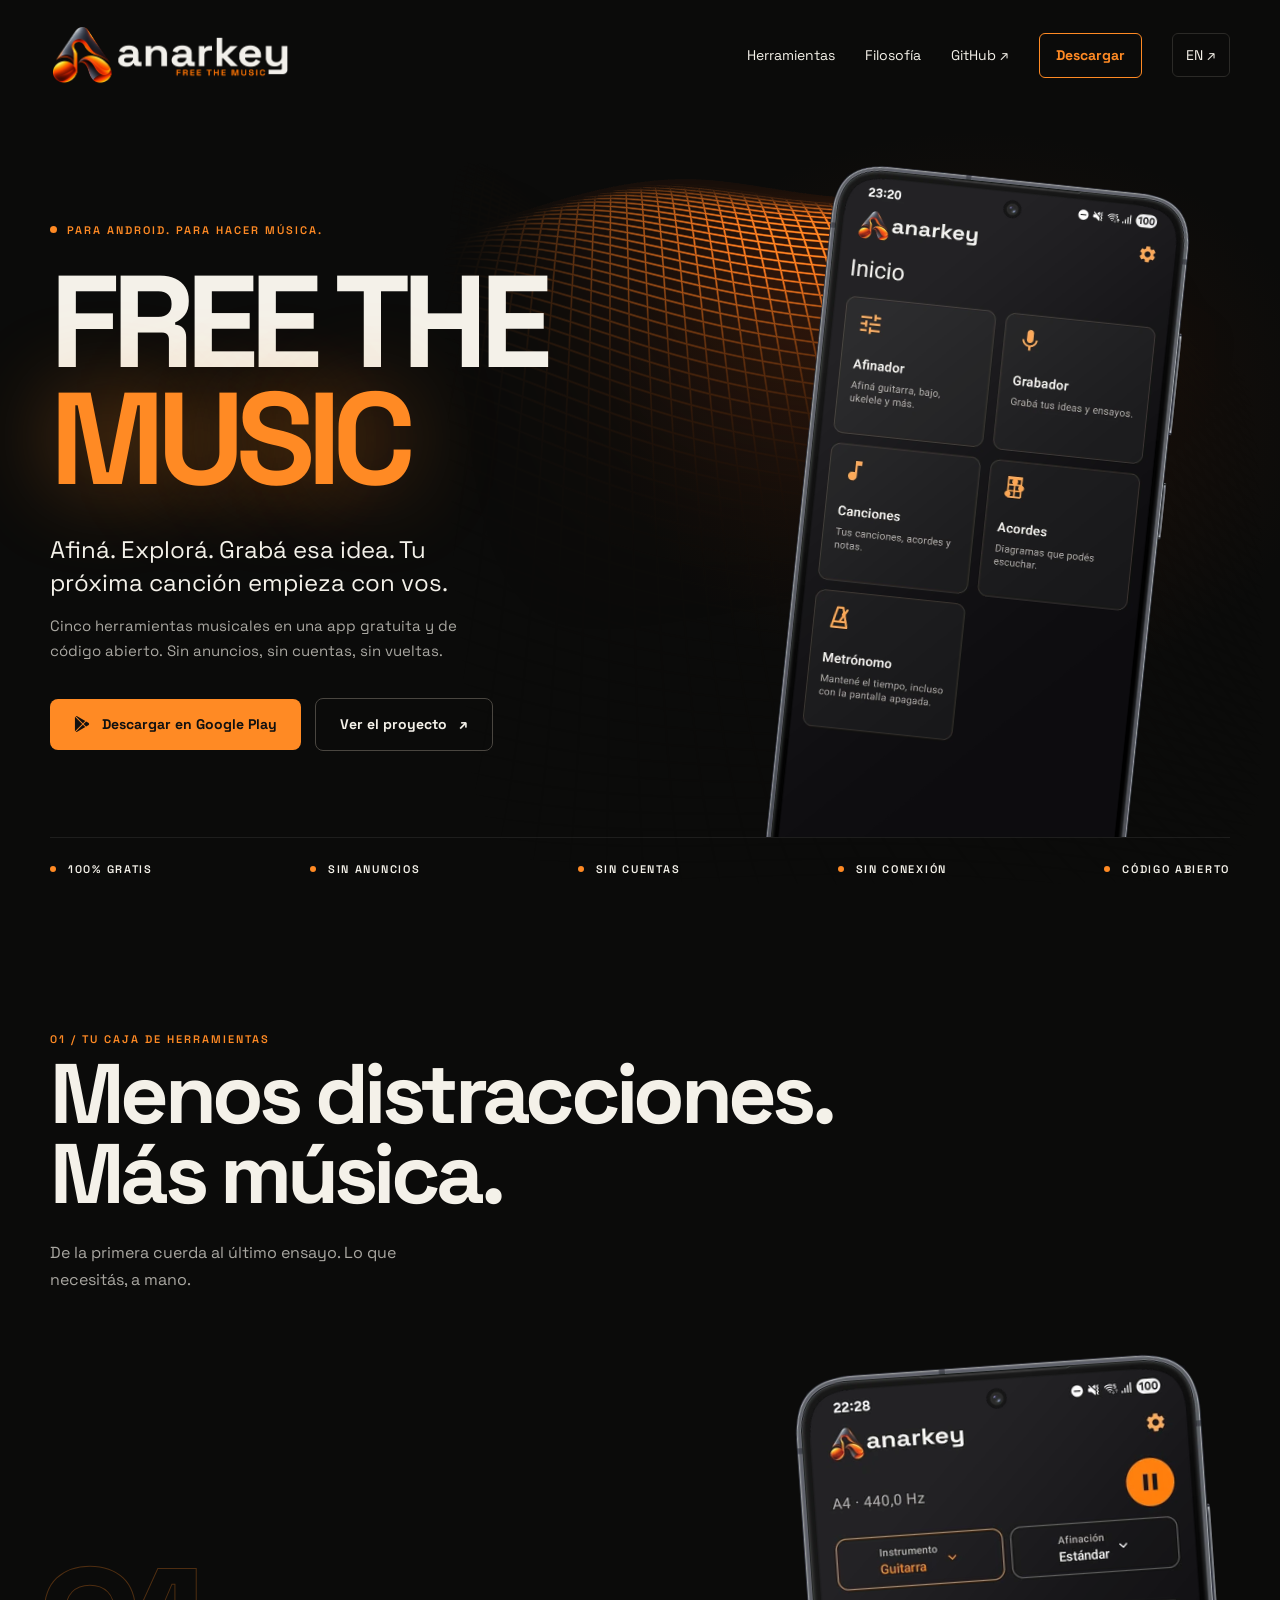
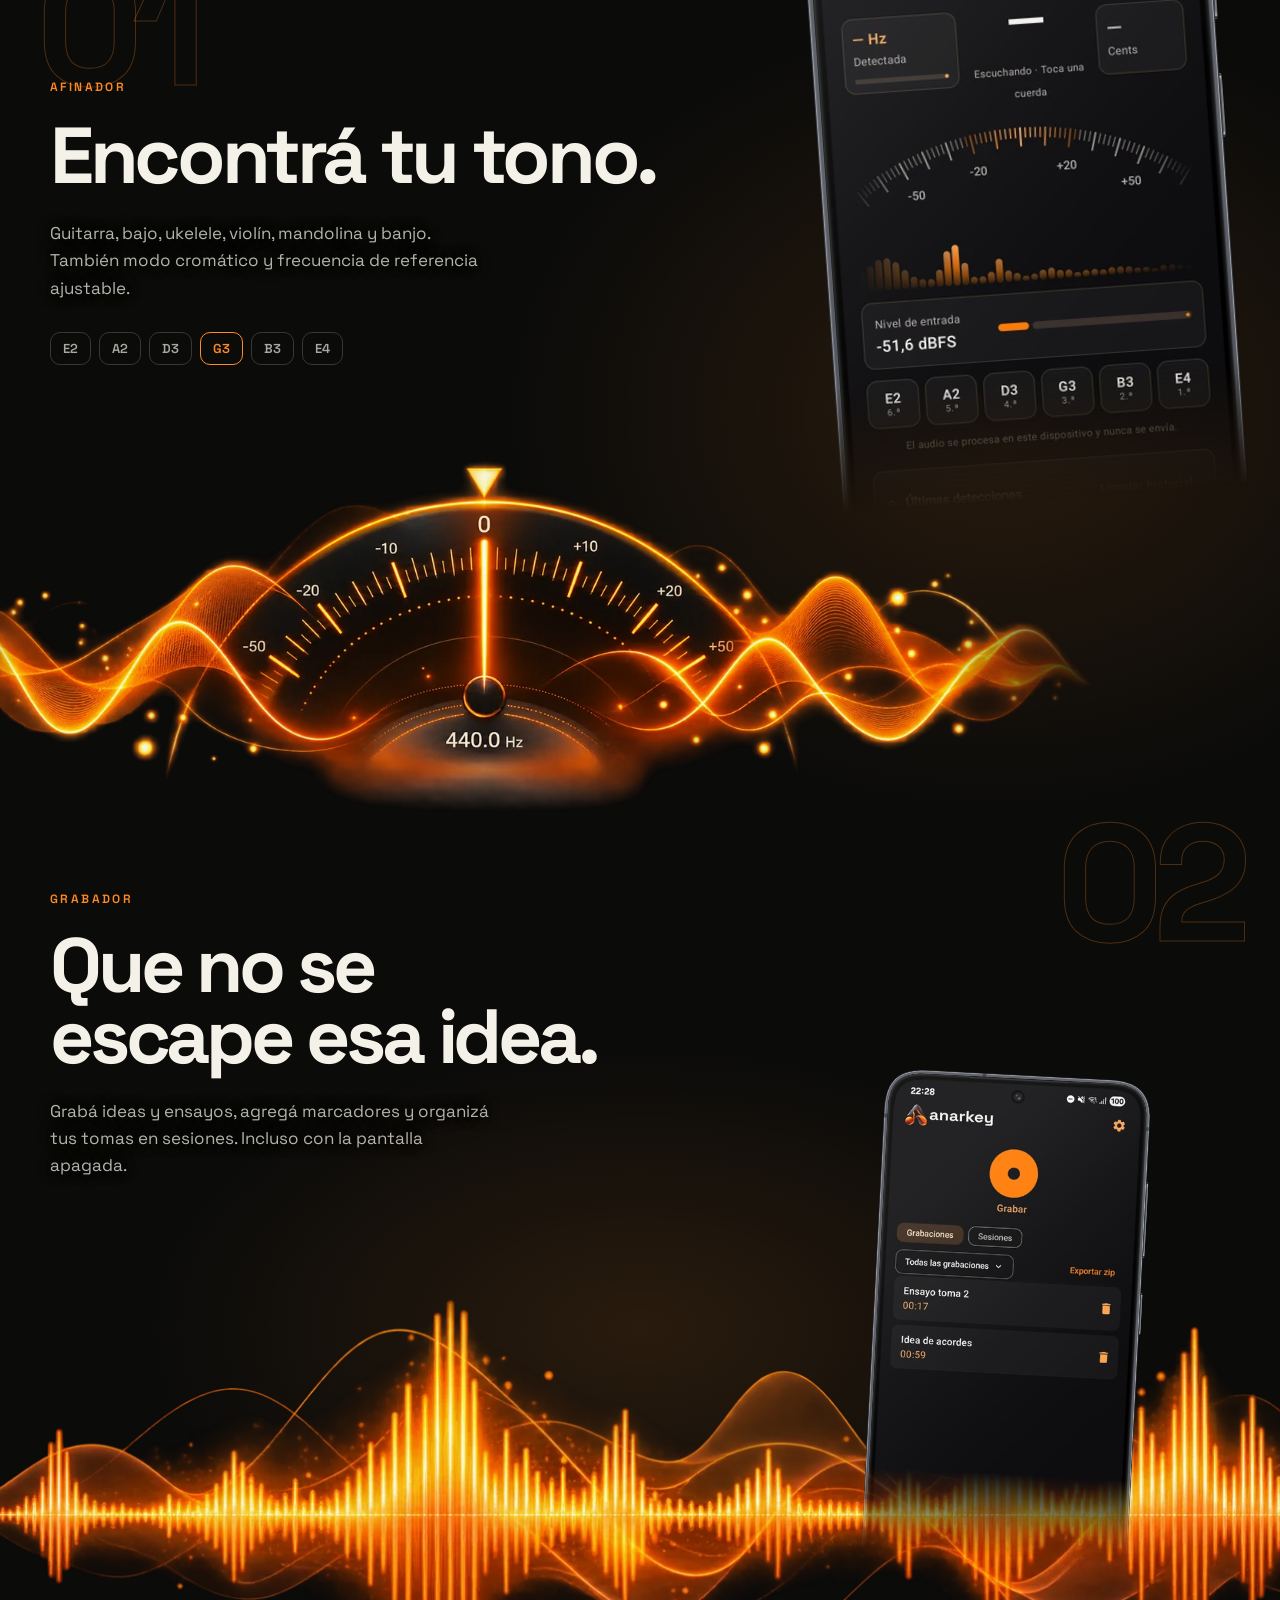
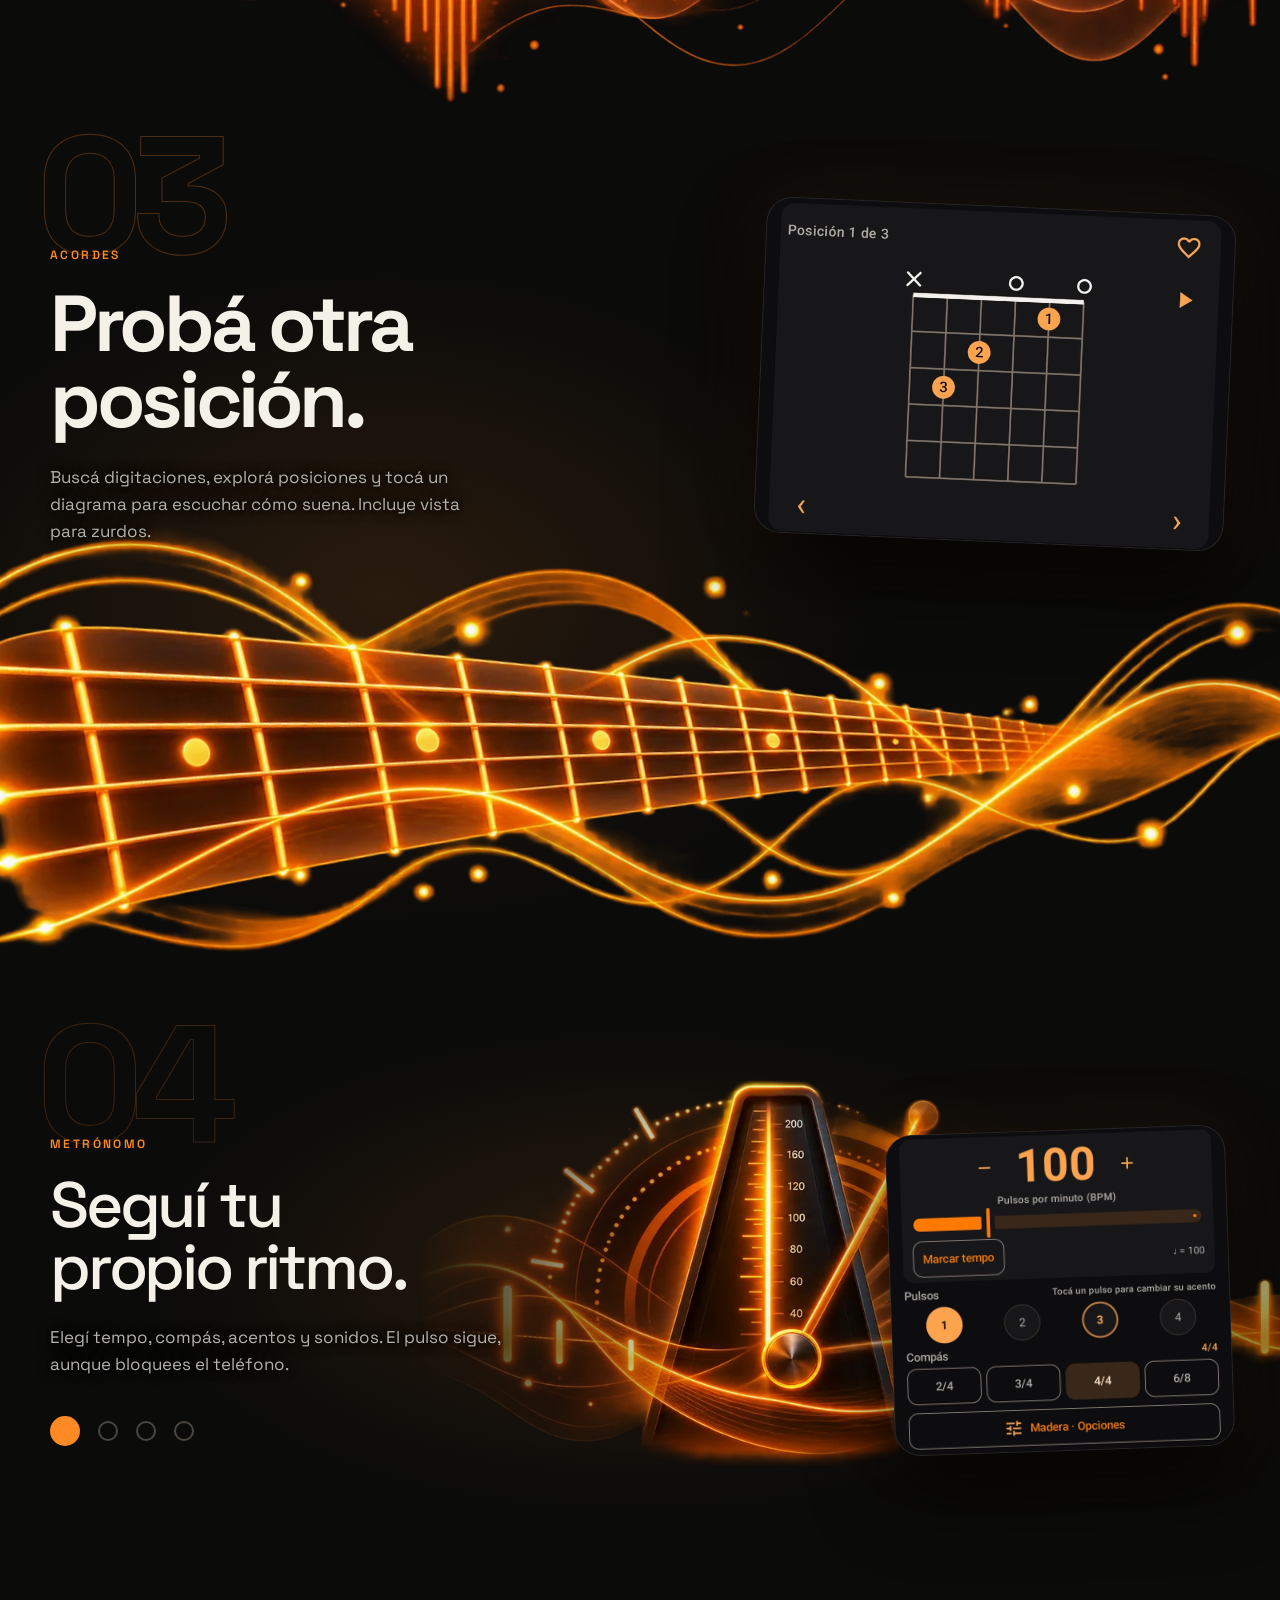
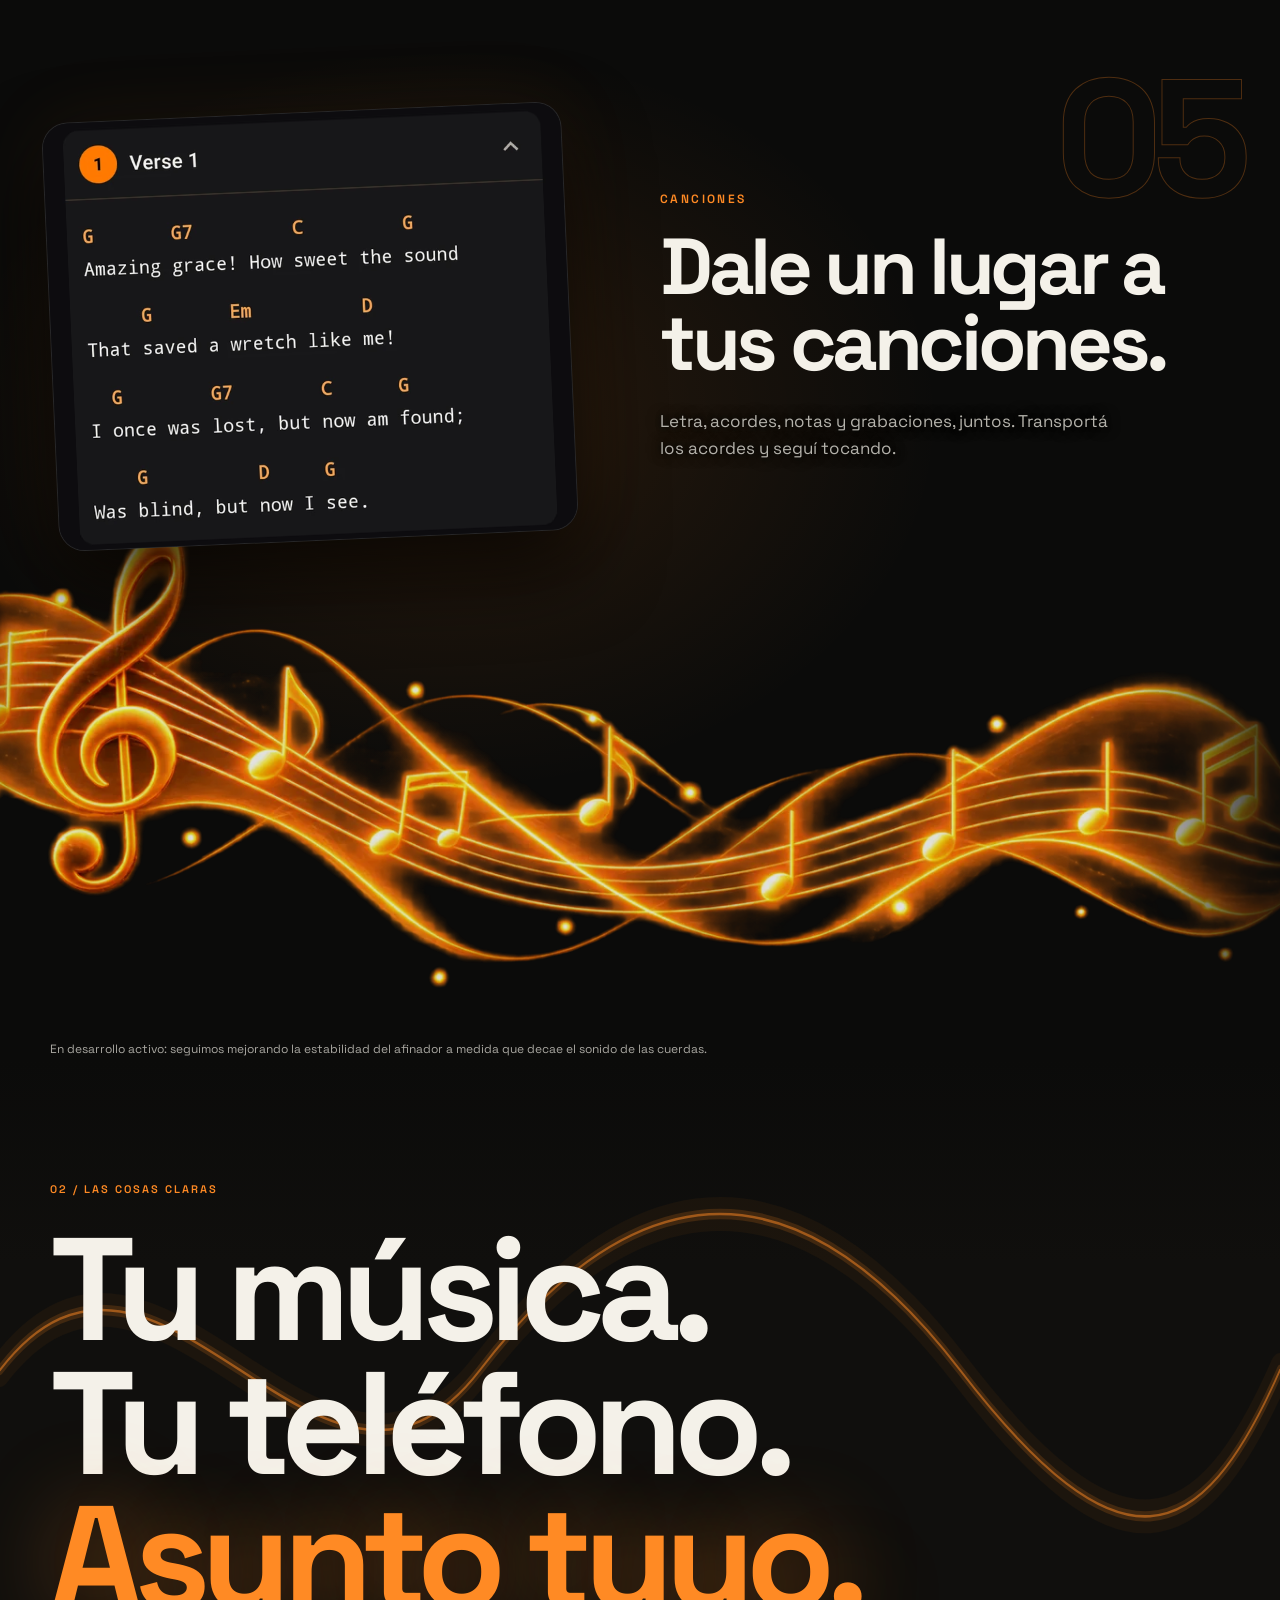
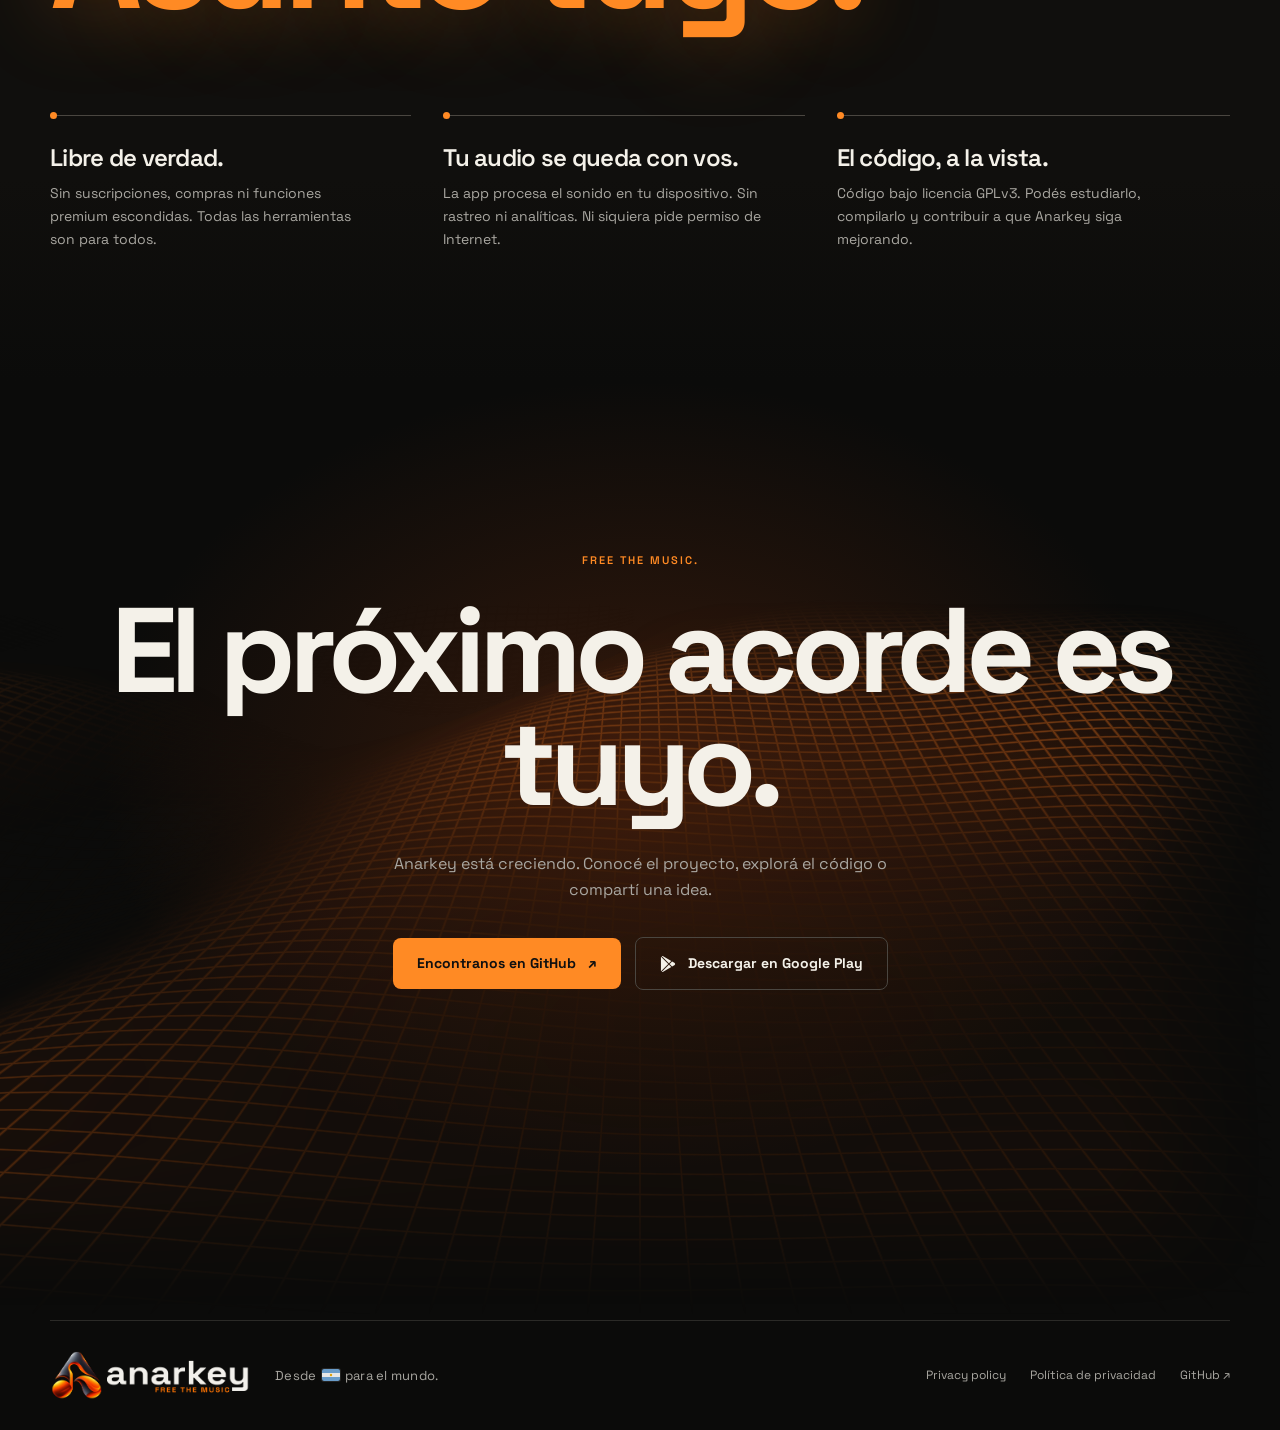
==== commit 7dc12043: "Add favicon.ico and Google-friendly icon sizes" ====
--- a/docs/index.html
+++ b/docs/index.html
@@ -1,5 +1,5 @@
 <!doctype html>
-<html lang="es"><head><meta charset="utf-8"><meta name="viewport" content="width=device-width, initial-scale=1"><meta name="google-play-url" content="https://play.google.com/store/apps/details?id=org.anarkey.app"><meta name="theme-color" content="#0b0b0a"><title>Anarkey — Free the music</title><link rel="canonical" href="https://pablopramparo.github.io/anarkey/"><meta name="description" content="Herramientas musicales gratuitas y de código abierto para Android. Afinador, grabador, canciones, acordes y metrónomo. Sin anuncios ni conexión."><link rel="icon" type="image/png" sizes="800x800" href="assets/favicon.png"><link rel="preload" href="assets/space-grotesk.ttf" as="font" type="font/ttf" crossorigin><script>document.documentElement.classList.add("js")</script><link rel="stylesheet" href="assets/site.css?v=53"><script src="assets/site.js?v=9" defer></script><script src="assets/surface.js?v=57" defer></script></head>
+<html lang="es"><head><meta charset="utf-8"><meta name="viewport" content="width=device-width, initial-scale=1"><meta name="google-play-url" content="https://play.google.com/store/apps/details?id=org.anarkey.app"><meta name="theme-color" content="#0b0b0a"><title>Anarkey — Free the music</title><link rel="canonical" href="https://pablopramparo.github.io/anarkey/"><meta name="description" content="Herramientas musicales gratuitas y de código abierto para Android. Afinador, grabador, canciones, acordes y metrónomo. Sin anuncios ni conexión."><link rel="icon" href="favicon.ico" sizes="48x48"><link rel="icon" type="image/png" sizes="48x48" href="assets/favicon-48.png"><link rel="icon" type="image/png" sizes="192x192" href="assets/favicon-192.png"><link rel="apple-touch-icon" href="assets/apple-touch-icon.png"><link rel="preload" href="assets/space-grotesk.ttf" as="font" type="font/ttf" crossorigin><script>document.documentElement.classList.add("js")</script><link rel="stylesheet" href="assets/site.css?v=53"><script src="assets/site.js?v=9" defer></script><script src="assets/surface.js?v=57" defer></script></head>
 <body><a class="skip" href="#main"><span data-en="Skip to content">Saltar al contenido</span></a>
 <header class="wrap header"><a class="brand" href="#" aria-label="Anarkey"><img src="assets/anarkey-logo-slogan.png" width="3921" height="960" alt="Anarkey — Free the music"></a><nav aria-label="Navegación principal"><a href="#tools"><span data-en="Tools">Herramientas</span></a><a href="#principles"><span data-en="Philosophy">Filosofía</span></a><a href="https://github.com/pablopramparo/anarkey" target="_blank" rel="noopener">GitHub ↗</a><a class="nav-play" data-google-play data-short aria-disabled="true"><span data-en="Download">Descargar</span></a><button id="language" type="button" aria-label="Switch to English" hidden>EN ↗</button></nav></header>
 
